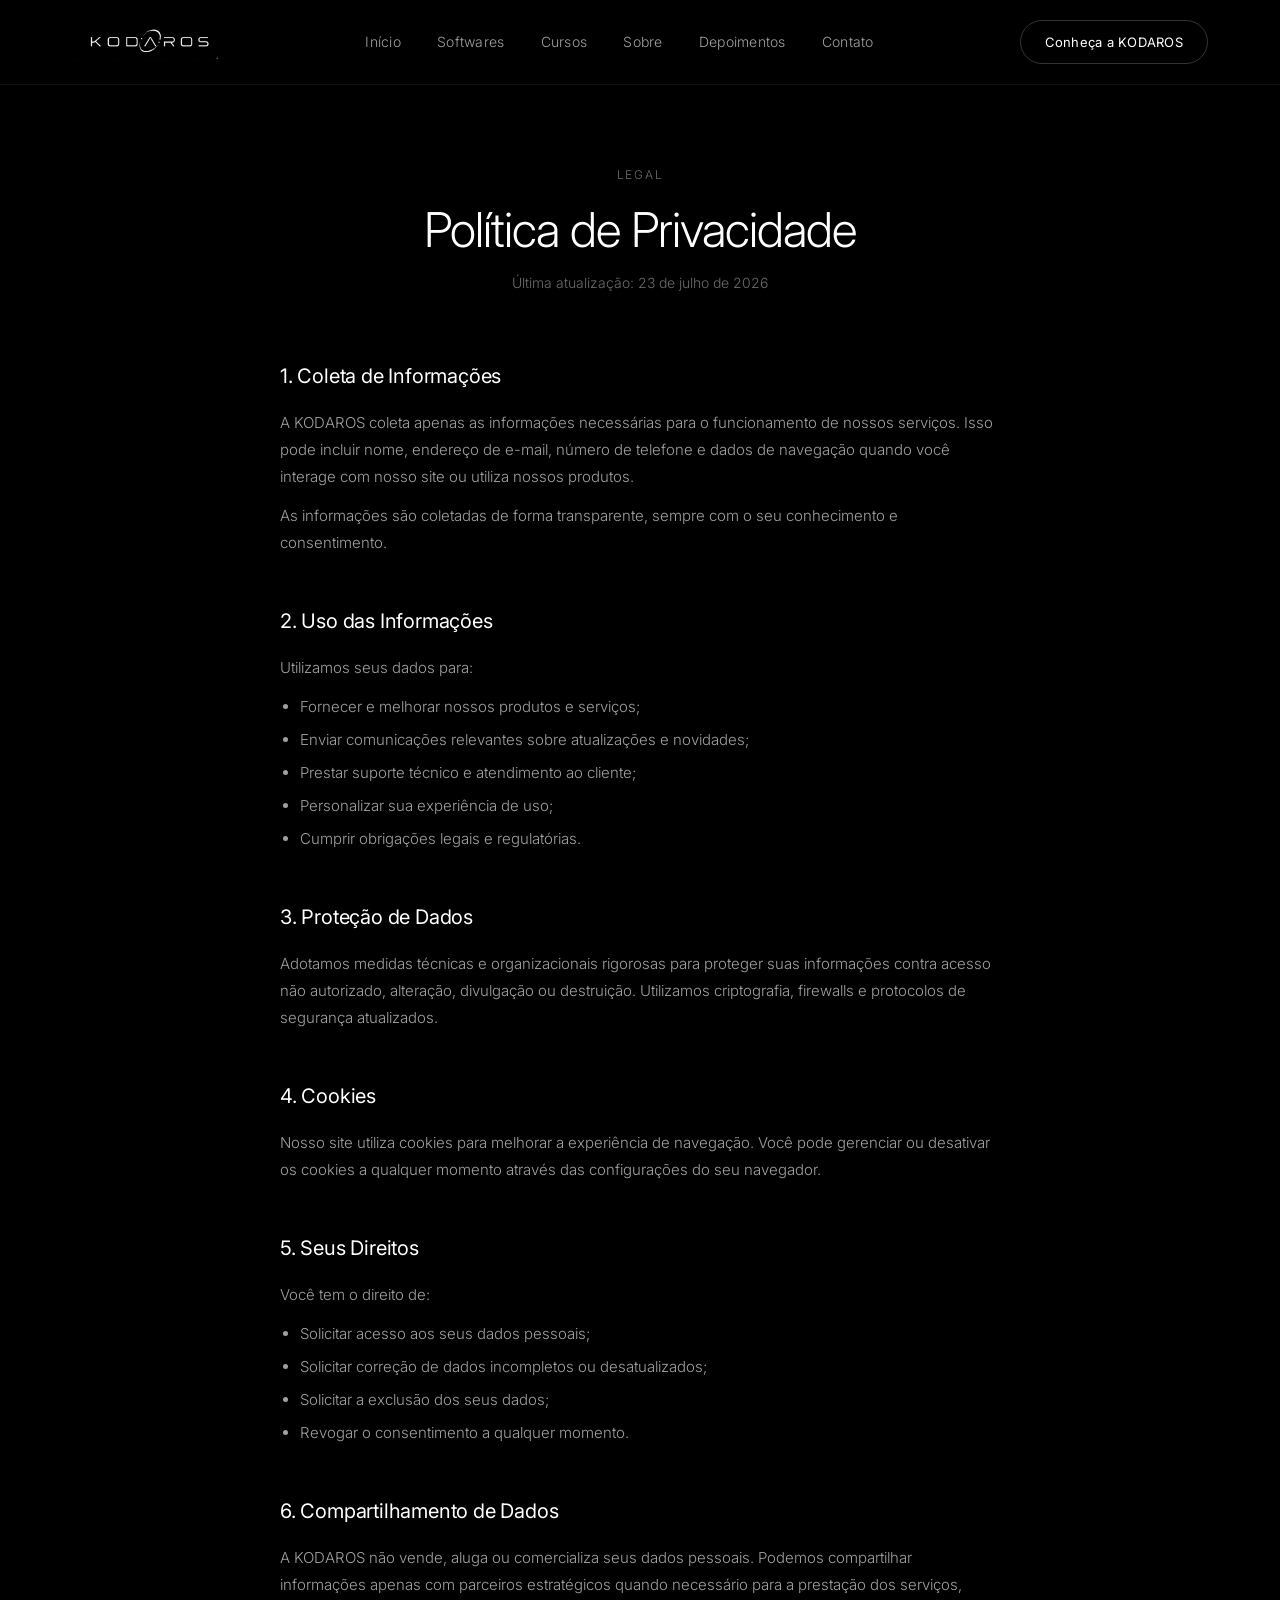
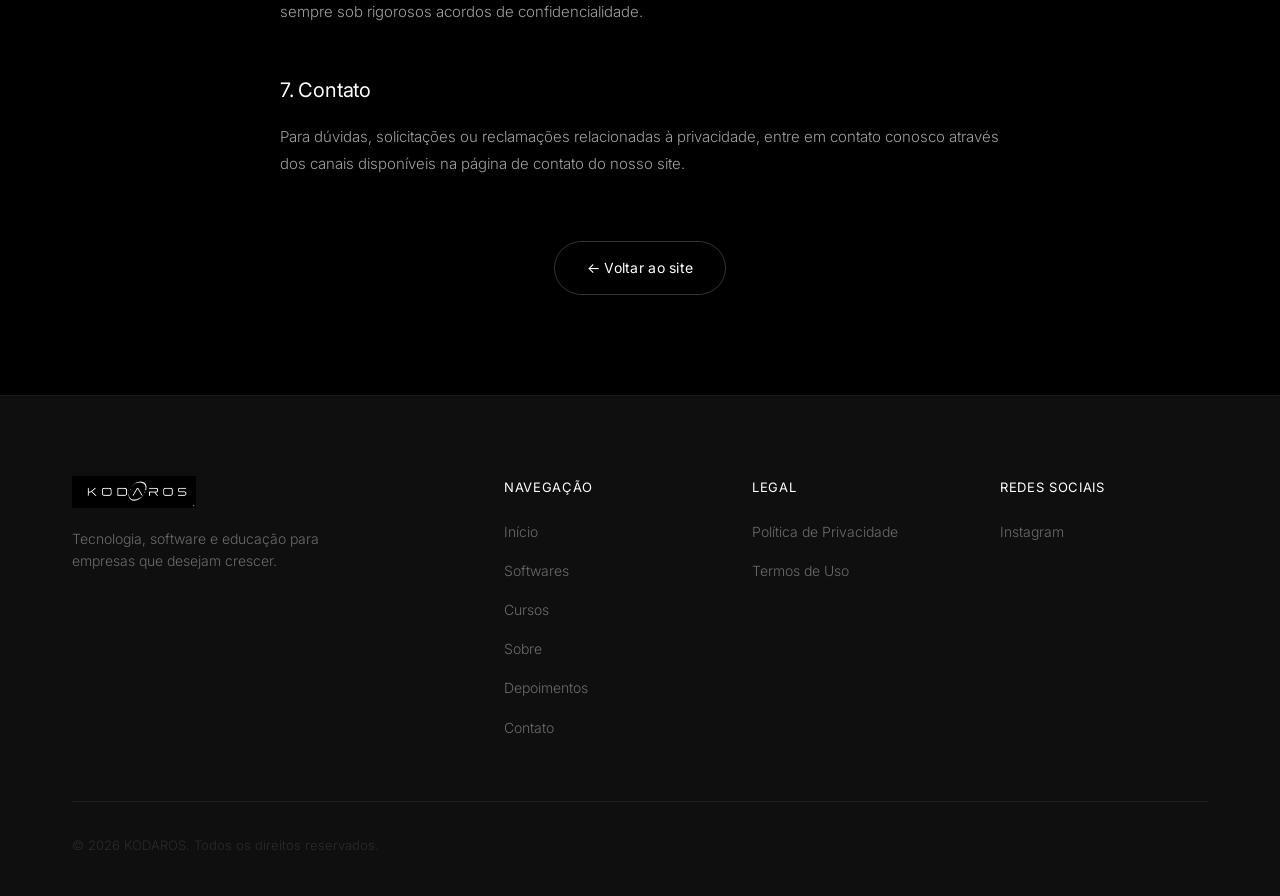
==== privacidade.html @ 1aec514e "Corrige logo (remove filter invert) e remove brilho do mouse" ====
<!DOCTYPE html>
<html lang="pt-BR">
<head>
    <meta charset="UTF-8">
    <meta name="viewport" content="width=device-width, initial-scale=1.0">
    <title>Política de Privacidade — KODAROS</title>
    <meta name="description" content="Política de Privacidade da KODAROS.">
    <link rel="preconnect" href="https://fonts.googleapis.com">
    <link rel="preconnect" href="https://fonts.gstatic.com" crossorigin>
    <link href="https://fonts.googleapis.com/css2?family=Inter:wght@200;300;400;500&display=swap" rel="stylesheet">
    <link rel="stylesheet" href="style.css">
</head>
<body>

<!-- NAVBAR -->
    <nav class="navbar navbar-solid" id="navbar">
        <div class="nav-container">
            <a href="index.html" class="nav-logo">
                <img src="kodaros_logo.png" alt="KODAROS">
            </a>
            <ul class="nav-menu">
                <li><a href="index.html#inicio" class="nav-link">Início</a></li>
                <li><a href="index.html#softwares" class="nav-link">Softwares</a></li>
                <li><a href="index.html#cursos" class="nav-link">Cursos</a></li>
                <li><a href="index.html#sobre" class="nav-link">Sobre</a></li>
                <li><a href="index.html#depoimentos" class="nav-link">Depoimentos</a></li>
                <li><a href="index.html#contato" class="nav-link">Contato</a></li>
            </ul>
            <a href="index.html#softwares" class="nav-cta">Conheça a KODAROS</a>
            <button class="nav-toggle" aria-label="Menu">
                <span></span>
                <span></span>
                <span></span>
            </button>
        </div>
    </nav>

    <!-- CONTENT -->
    <main class="legal-page">
        <div class="container">
            <div class="legal-header">
                <span class="section-label">Legal</span>
                <h1>Política de Privacidade</h1>
                <p class="legal-date">Última atualização: 23 de julho de 2026</p>
            </div>
            <div class="legal-content">
                <section class="legal-section">
                    <h2>1. Coleta de Informações</h2>
                    <p>A KODAROS coleta apenas as informações necessárias para o funcionamento de nossos serviços. Isso pode incluir nome, endereço de e-mail, número de telefone e dados de navegação quando você interage com nosso site ou utiliza nossos produtos.</p>
                    <p>As informações são coletadas de forma transparente, sempre com o seu conhecimento e consentimento.</p>
                </section>

                <section class="legal-section">
                    <h2>2. Uso das Informações</h2>
                    <p>Utilizamos seus dados para:</p>
                    <ul>
                        <li>Fornecer e melhorar nossos produtos e serviços;</li>
                        <li>Enviar comunicações relevantes sobre atualizações e novidades;</li>
                        <li>Prestar suporte técnico e atendimento ao cliente;</li>
                        <li>Personalizar sua experiência de uso;</li>
                        <li>Cumprir obrigações legais e regulatórias.</li>
                    </ul>
                </section>

                <section class="legal-section">
                    <h2>3. Proteção de Dados</h2>
                    <p>Adotamos medidas técnicas e organizacionais rigorosas para proteger suas informações contra acesso não autorizado, alteração, divulgação ou destruição. Utilizamos criptografia, firewalls e protocolos de segurança atualizados.</p>
                </section>

                <section class="legal-section">
                    <h2>4. Cookies</h2>
                    <p>Nosso site utiliza cookies para melhorar a experiência de navegação. Você pode gerenciar ou desativar os cookies a qualquer momento através das configurações do seu navegador.</p>
                </section>

                <section class="legal-section">
                    <h2>5. Seus Direitos</h2>
                    <p>Você tem o direito de:</p>
                    <ul>
                        <li>Solicitar acesso aos seus dados pessoais;</li>
                        <li>Solicitar correção de dados incompletos ou desatualizados;</li>
                        <li>Solicitar a exclusão dos seus dados;</li>
                        <li>Revogar o consentimento a qualquer momento.</li>
                    </ul>
                </section>

                <section class="legal-section">
                    <h2>6. Compartilhamento de Dados</h2>
                    <p>A KODAROS não vende, aluga ou comercializa seus dados pessoais. Podemos compartilhar informações apenas com parceiros estratégicos quando necessário para a prestação dos serviços, sempre sob rigorosos acordos de confidencialidade.</p>
                </section>

                <section class="legal-section">
                    <h2>7. Contato</h2>
                    <p>Para dúvidas, solicitações ou reclamações relacionadas à privacidade, entre em contato conosco através dos canais disponíveis na página de contato do nosso site.</p>
                </section>
            </div>
            <div class="legal-back">
                <a href="index.html" class="btn btn-secondary">← Voltar ao site</a>
            </div>
        </div>
    </main>

    <!-- FOOTER -->
    <footer class="footer">
        <div class="container">
            <div class="footer-top">
                <div class="footer-brand">
                    <img src="kodaros_logo.png" alt="KODAROS" class="footer-logo">
                    <p>Tecnologia, software e educação para empresas que desejam crescer.</p>
                </div>
                <div class="footer-nav">
                    <div class="footer-col">
                        <h4>Navegação</h4>
                        <ul>
                            <li><a href="index.html#inicio">Início</a></li>
                            <li><a href="index.html#softwares">Softwares</a></li>
                            <li><a href="index.html#cursos">Cursos</a></li>
                            <li><a href="index.html#sobre">Sobre</a></li>
                            <li><a href="index.html#depoimentos">Depoimentos</a></li>
                            <li><a href="index.html#contato">Contato</a></li>
                        </ul>
                    </div>
                    <div class="footer-col">
                        <h4>Legal</h4>
                        <ul>
                            <li><a href="privacidade.html">Política de Privacidade</a></li>
                            <li><a href="termos.html">Termos de Uso</a></li>
                        </ul>
                    </div>
                    <div class="footer-col">
                        <h4>Redes Sociais</h4>
                        <ul>
                            <li><a href="https://www.instagram.com/kodaros01" target="_blank" rel="noopener">Instagram</a></li>
                        </ul>
                    </div>
                </div>
            </div>
            <div class="footer-separator"></div>
            <div class="footer-bottom">
                <p>© 2026 KODAROS. Todos os direitos reservados.</p>
            </div>
        </div>
    </footer>

    <script src="script.js"></script>
</body>
</html>
---- style.css ----
/* ========================================
   KODAROS — Premium Landing Page
   ======================================== */

/* RESET & BASE */
*, *::before, *::after {
    margin: 0;
    padding: 0;
    box-sizing: border-box;
}

html {
    scroll-behavior: smooth;
    font-size: 16px;
}

body {
    font-family: 'Inter', -apple-system, BlinkMacSystemFont, 'Segoe UI', sans-serif;
    font-weight: 300;
    color: #FFFFFF;
    background-color: #000000;
    line-height: 1.7;
    -webkit-font-smoothing: antialiased;
    -moz-osx-font-smoothing: grayscale;
    overflow-x: hidden;
}

a {
    color: inherit;
    text-decoration: none;
    transition: opacity 0.3s ease;
}

a:hover {
    opacity: 0.7;
}

img {
    max-width: 100%;
    display: block;
}

ul {
    list-style: none;
}

.container {
    max-width: 1200px;
    margin: 0 auto;
    padding: 0 32px;
}

/* ========================================
   NAVBAR — HIDE/SHOW ON SCROLL
   ======================================== */
.navbar {
    position: fixed;
    top: 0;
    left: 0;
    right: 0;
    z-index: 1000;
    padding: 20px 0;
    transition: transform 0.5s cubic-bezier(0.4, 0, 0.2, 1),
                background 0.4s cubic-bezier(0.4, 0, 0.2, 1),
                padding 0.4s cubic-bezier(0.4, 0, 0.2, 1);
}

.navbar.hidden {
    transform: translateY(-100%);
}

.navbar.scrolled {
    background: rgba(0, 0, 0, 0.85);
    backdrop-filter: blur(20px);
    -webkit-backdrop-filter: blur(20px);
    border-bottom: 1px solid rgba(255, 255, 255, 0.06);
    padding: 14px 0;
}

.navbar-solid {
    background: rgba(0, 0, 0, 0.9);
    backdrop-filter: blur(20px);
    -webkit-backdrop-filter: blur(20px);
    border-bottom: 1px solid rgba(255, 255, 255, 0.06);
}

.nav-container {
    max-width: 1200px;
    margin: 0 auto;
    padding: 0 32px;
    display: flex;
    align-items: center;
    justify-content: space-between;
}

/* LOGO — SEM FILTER INVERT (imagem já é branca no fundo preto) */
.nav-logo img {
    height: 38px;
    width: auto;
    transition: opacity 0.3s ease;
}

.nav-logo:hover img {
    opacity: 0.8;
}

.nav-menu {
    display: flex;
    gap: 36px;
    align-items: center;
}

.nav-link {
    font-size: 0.875rem;
    font-weight: 300;
    color: #A0A0A0;
    letter-spacing: 0.02em;
    position: relative;
    padding-bottom: 4px;
}

.nav-link::after {
    content: '';
    position: absolute;
    bottom: 0;
    left: 0;
    width: 0;
    height: 1px;
    background: #FFFFFF;
    transition: width 0.3s cubic-bezier(0.4, 0, 0.2, 1);
}

.nav-link:hover {
    color: #FFFFFF;
    opacity: 1;
}

.nav-link:hover::after {
    width: 100%;
}

.nav-cta {
    font-size: 0.8125rem;
    font-weight: 400;
    padding: 10px 24px;
    border: 1px solid rgba(255, 255, 255, 0.2);
    border-radius: 100px;
    color: #FFFFFF;
    letter-spacing: 0.02em;
    transition: all 0.3s cubic-bezier(0.4, 0, 0.2, 1);
}

.nav-cta:hover {
    background: #FFFFFF;
    color: #000000;
    border-color: #FFFFFF;
    opacity: 1;
}

.nav-toggle {
    display: none;
    flex-direction: column;
    gap: 5px;
    background: none;
    border: none;
    cursor: pointer;
    padding: 4px;
}

.nav-toggle span {
    display: block;
    width: 22px;
    height: 1px;
    background: #FFFFFF;
    transition: all 0.3s ease;
}

/* ========================================
   BUTTONS
   ======================================== */
.btn {
    display: inline-flex;
    align-items: center;
    justify-content: center;
    font-size: 0.875rem;
    font-weight: 400;
    letter-spacing: 0.02em;
    padding: 14px 32px;
    border-radius: 100px;
    cursor: pointer;
    transition: all 0.4s cubic-bezier(0.4, 0, 0.2, 1);
    border: none;
    font-family: inherit;
}

.btn-primary {
    background: #FFFFFF;
    color: #000000;
}

.btn-primary:hover {
    background: #F5F5F5;
    transform: translateY(-2px);
    box-shadow: 0 8px 30px rgba(255, 255, 255, 0.1);
    opacity: 1;
}

.btn-secondary {
    background: transparent;
    color: #FFFFFF;
    border: 1px solid rgba(255, 255, 255, 0.2);
}

.btn-secondary:hover {
    background: rgba(255, 255, 255, 0.08);
    border-color: rgba(255, 255, 255, 0.4);
    opacity: 1;
}

/* ========================================
   HERO
   ======================================== */
.hero {
    min-height: 100vh;
    display: flex;
    align-items: center;
    padding: 140px 0 80px;
    position: relative;
    overflow: hidden;
}

.hero-container {
    max-width: 1200px;
    margin: 0 auto;
    padding: 0 32px;
    display: grid;
    grid-template-columns: 1fr 1fr;
    gap: 80px;
    align-items: center;
    width: 100%;
}

.hero-content {
    animation: fadeInUp 1s cubic-bezier(0.4, 0, 0.2, 1) forwards;
    opacity: 0;
}

.hero-label {
    display: inline-block;
    font-size: 0.75rem;
    font-weight: 300;
    letter-spacing: 0.15em;
    text-transform: uppercase;
    color: #6B6B6B;
    margin-bottom: 24px;
}

.hero-title {
    font-size: clamp(2.5rem, 5vw, 4rem);
    font-weight: 300;
    line-height: 1.15;
    letter-spacing: -0.03em;
    margin-bottom: 24px;
    color: #FFFFFF;
}

.hero-subtitle {
    font-size: 1.125rem;
    font-weight: 300;
    color: #A0A0A0;
    line-height: 1.7;
    max-width: 480px;
    margin-bottom: 40px;
}

.hero-buttons {
    display: flex;
    gap: 16px;
    flex-wrap: wrap;
}

/* Hero Visual */
.hero-visual {
    position: relative;
    height: 500px;
    display: flex;
    align-items: center;
    justify-content: center;
    animation: fadeIn 1.2s cubic-bezier(0.4, 0, 0.2, 1) 0.3s forwards;
    opacity: 0;
}

.hero-abstract {
    position: relative;
    width: 100%;
    height: 100%;
}

.abstract-line {
    position: absolute;
    background: rgba(255, 255, 255, 0.08);
    border-radius: 100px;
}

.line-1 {
    width: 200px;
    height: 1px;
    top: 30%;
    left: 10%;
    transform: rotate(-15deg);
    animation: float 6s ease-in-out infinite;
}

.line-2 {
    width: 150px;
    height: 1px;
    top: 60%;
    right: 15%;
    transform: rotate(25deg);
    animation: float 8s ease-in-out infinite 1s;
}

.line-3 {
    width: 100px;
    height: 1px;
    bottom: 25%;
    left: 30%;
    transform: rotate(-30deg);
    animation: float 7s ease-in-out infinite 2s;
}

.abstract-glass {
    position: absolute;
    border-radius: 24px;
    background: rgba(255, 255, 255, 0.02);
    border: 1px solid rgba(255, 255, 255, 0.06);
    backdrop-filter: blur(10px);
}

.glass-1 {
    width: 180px;
    height: 220px;
    top: 15%;
    right: 20%;
    animation: float 7s ease-in-out infinite;
}

.glass-2 {
    width: 120px;
    height: 150px;
    bottom: 20%;
    left: 15%;
    animation: float 9s ease-in-out infinite 1.5s;
}

.glass-3 {
    width: 80px;
    height: 100px;
    top: 50%;
    left: 50%;
    animation: float 5s ease-in-out infinite 0.5s;
}

.abstract-dot {
    position: absolute;
    width: 4px;
    height: 4px;
    border-radius: 50%;
    background: rgba(255, 255, 255, 0.3);
}

.dot-1 { top: 20%; left: 40%; animation: pulse 4s ease-in-out infinite; }
.dot-2 { top: 70%; right: 30%; animation: pulse 5s ease-in-out infinite 1s; }
.dot-3 { bottom: 30%; left: 60%; animation: pulse 3s ease-in-out infinite 2s; }

.abstract-ring {
    position: absolute;
    border: 1px solid rgba(255, 255, 255, 0.06);
    border-radius: 50%;
}

.ring-1 {
    width: 250px;
    height: 250px;
    top: 10%;
    left: 20%;
    animation: rotate 30s linear infinite;
}

.ring-2 {
    width: 180px;
    height: 180px;
    bottom: 15%;
    right: 25%;
    animation: rotate 25s linear infinite reverse;
}

/* ========================================
   SECTIONS GENERAL
   ======================================== */
.section-label {
    display: inline-block;
    font-size: 0.75rem;
    font-weight: 300;
    letter-spacing: 0.15em;
    text-transform: uppercase;
    color: #6B6B6B;
    margin-bottom: 16px;
}

.section-title {
    font-size: clamp(2rem, 4vw, 3rem);
    font-weight: 300;
    line-height: 1.2;
    letter-spacing: -0.02em;
    margin-bottom: 16px;
    color: #FFFFFF;
}

.section-desc {
    font-size: 1.0625rem;
    font-weight: 300;
    color: #A0A0A0;
    line-height: 1.7;
    max-width: 560px;
}

.section-header {
    text-align: center;
    margin-bottom: 80px;
}

.section-header .section-desc {
    margin: 0 auto;
}

/* ========================================
   ABOUT
   ======================================== */
.about {
    padding: 140px 0;
    background: #0F0F0F;
}

.about-grid {
    max-width: 800px;
    margin: 0 auto;
    text-align: center;
}

.about-text .section-title {
    margin-bottom: 24px;
}

.about-text .section-desc {
    margin: 0 auto 60px;
}

.about-pillars {
    display: grid;
    grid-template-columns: repeat(4, 1fr);
    gap: 24px;
}

.pillar {
    display: flex;
    flex-direction: column;
    align-items: center;
    gap: 16px;
    padding: 32px 16px;
    border-radius: 16px;
    border: 1px solid rgba(255, 255, 255, 0.06);
    background: rgba(255, 255, 255, 0.02);
    transition: all 0.4s cubic-bezier(0.4, 0, 0.2, 1);
}

.pillar:hover {
    border-color: rgba(255, 255, 255, 0.12);
    transform: translateY(-4px);
}

.pillar-icon {
    width: 48px;
    height: 48px;
    display: flex;
    align-items: center;
    justify-content: center;
    color: #A0A0A0;
}

.pillar span {
    font-size: 0.8125rem;
    font-weight: 300;
    color: #A0A0A0;
    text-align: center;
}

/* ========================================
   SOFTWARE
   ======================================== */
.software {
    padding: 140px 0;
    background: #000000;
}

.software-grid {
    display: grid;
    grid-template-columns: repeat(3, 1fr);
    gap: 24px;
}

.software-card {
    padding: 40px 32px;
    border-radius: 20px;
    border: 1px solid rgba(255, 255, 255, 0.06);
    background: rgba(255, 255, 255, 0.02);
    transition: all 0.4s cubic-bezier(0.4, 0, 0.2, 1);
    position: relative;
    overflow: hidden;
}

.software-card::before {
    content: '';
    position: absolute;
    top: 0;
    left: 0;
    right: 0;
    height: 1px;
    background: linear-gradient(90deg, transparent, rgba(255, 255, 255, 0.1), transparent);
    opacity: 0;
    transition: opacity 0.4s ease;
}

.software-card:hover {
    border-color: rgba(255, 255, 255, 0.12);
    transform: translateY(-6px);
    box-shadow: 0 20px 60px rgba(0, 0, 0, 0.5);
}

.software-card:hover::before {
    opacity: 1;
}

.software-icon {
    width: 56px;
    height: 56px;
    display: flex;
    align-items: center;
    justify-content: center;
    border-radius: 14px;
    background: rgba(255, 255, 255, 0.04);
    border: 1px solid rgba(255, 255, 255, 0.06);
    margin-bottom: 24px;
    color: #A0A0A0;
}

.software-card h3 {
    font-size: 1.0625rem;
    font-weight: 400;
    color: #FFFFFF;
    margin-bottom: 10px;
    letter-spacing: -0.01em;
}

.software-card p {
    font-size: 0.875rem;
    font-weight: 300;
    color: #6B6B6B;
    line-height: 1.6;
    margin-bottom: 20px;
}

.badge {
    display: inline-block;
    font-size: 0.6875rem;
    font-weight: 400;
    letter-spacing: 0.08em;
    text-transform: uppercase;
    padding: 6px 14px;
    border-radius: 100px;
    background: rgba(255, 255, 255, 0.06);
    color: #6B6B6B;
    border: 1px solid rgba(255, 255, 255, 0.08);
}

/* ========================================
   COURSES
   ======================================== */
.courses {
    padding: 140px 0;
    background: #0F0F0F;
}

.courses-grid {
    display: grid;
    grid-template-columns: repeat(3, 1fr);
    gap: 24px;
}

.course-card {
    border-radius: 20px;
    border: 1px solid rgba(255, 255, 255, 0.06);
    background: rgba(255, 255, 255, 0.02);
    overflow: hidden;
    transition: all 0.4s cubic-bezier(0.4, 0, 0.2, 1);
}

.course-card:hover {
    border-color: rgba(255, 255, 255, 0.12);
    transform: translateY(-6px);
    box-shadow: 0 20px 60px rgba(0, 0, 0, 0.5);
}

.course-thumb {
    aspect-ratio: 16 / 10;
    background: #1A1A1A;
    display: flex;
    align-items: center;
    justify-content: center;
    position: relative;
    overflow: hidden;
}

.course-thumb-placeholder {
    color: #2B2B2B;
    transition: color 0.4s ease;
}

.course-card:hover .course-thumb-placeholder {
    color: #3B3B3B;
}

.course-info {
    padding: 28px;
}

.course-category {
    font-size: 0.6875rem;
    font-weight: 400;
    letter-spacing: 0.1em;
    text-transform: uppercase;
    color: #6B6B6B;
    margin-bottom: 10px;
    display: block;
}

.course-info h3 {
    font-size: 1.0625rem;
    font-weight: 400;
    color: #FFFFFF;
    margin-bottom: 10px;
    letter-spacing: -0.01em;
}

.course-info p {
    font-size: 0.875rem;
    font-weight: 300;
    color: #6B6B6B;
    line-height: 1.6;
    margin-bottom: 20px;
}

/* ========================================
   WHY CHOOSE US
   ======================================== */
.why-us {
    padding: 140px 0;
    background: #000000;
}

.why-grid {
    display: grid;
    grid-template-columns: repeat(4, 1fr);
    gap: 24px;
}

.why-card {
    padding: 40px 28px;
    border-radius: 20px;
    border: 1px solid rgba(255, 255, 255, 0.06);
    background: rgba(255, 255, 255, 0.02);
    transition: all 0.4s cubic-bezier(0.4, 0, 0.2, 1);
    text-align: center;
}

.why-card:hover {
    border-color: rgba(255, 255, 255, 0.12);
    transform: translateY(-4px);
}

.why-icon {
    width: 52px;
    height: 52px;
    display: flex;
    align-items: center;
    justify-content: center;
    border-radius: 14px;
    background: rgba(255, 255, 255, 0.04);
    border: 1px solid rgba(255, 255, 255, 0.06);
    margin: 0 auto 20px;
    color: #A0A0A0;
}

.why-card h3 {
    font-size: 1rem;
    font-weight: 400;
    color: #FFFFFF;
    margin-bottom: 10px;
    letter-spacing: -0.01em;
}

.why-card p {
    font-size: 0.875rem;
    font-weight: 300;
    color: #6B6B6B;
    line-height: 1.6;
}

/* ========================================
   TESTIMONIALS
   ======================================== */
.testimonials {
    padding: 140px 0;
    background: #0F0F0F;
}

.testimonials-grid {
    display: grid;
    grid-template-columns: repeat(3, 1fr);
    gap: 24px;
}

.testimonial-card {
    padding: 36px 28px;
    border-radius: 20px;
    border: 1px solid rgba(255, 255, 255, 0.06);
    background: rgba(255, 255, 255, 0.02);
    transition: all 0.4s cubic-bezier(0.4, 0, 0.2, 1);
}

.testimonial-card:hover {
    border-color: rgba(255, 255, 255, 0.12);
    transform: translateY(-4px);
}

.stars {
    font-size: 0.875rem;
    color: #FFFFFF;
    letter-spacing: 2px;
    margin-bottom: 20px;
}

.testimonial-text {
    font-size: 0.9375rem;
    font-weight: 300;
    color: #A0A0A0;
    line-height: 1.7;
    margin-bottom: 24px;
    font-style: italic;
}

.testimonial-author strong {
    display: block;
    font-size: 0.9375rem;
    font-weight: 400;
    color: #FFFFFF;
    margin-bottom: 2px;
}

.testimonial-author span {
    font-size: 0.8125rem;
    font-weight: 300;
    color: #6B6B6B;
}

/* ========================================
   CONTACT — FALE CONOSCO
   ======================================== */
.contact {
    padding: 140px 0;
    background: #000000;
}

.contact-channels {
    display: grid;
    grid-template-columns: repeat(3, 1fr);
    gap: 24px;
    max-width: 900px;
    margin: 0 auto;
}

.contact-channel {
    display: flex;
    flex-direction: column;
    align-items: center;
    text-align: center;
    gap: 20px;
    padding: 48px 32px;
    border-radius: 20px;
    border: 1px solid rgba(255, 255, 255, 0.06);
    background: rgba(255, 255, 255, 0.02);
    transition: all 0.4s cubic-bezier(0.4, 0, 0.2, 1);
    cursor: pointer;
}

.contact-channel:hover {
    border-color: rgba(255, 255, 255, 0.15);
    transform: translateY(-6px);
    box-shadow: 0 20px 60px rgba(0, 0, 0, 0.5);
    opacity: 1;
}

.channel-icon {
    width: 64px;
    height: 64px;
    display: flex;
    align-items: center;
    justify-content: center;
    border-radius: 18px;
    background: rgba(255, 255, 255, 0.04);
    border: 1px solid rgba(255, 255, 255, 0.08);
    color: #A0A0A0;
    transition: all 0.4s ease;
}

.contact-channel:hover .channel-icon {
    background: rgba(255, 255, 255, 0.08);
    border-color: rgba(255, 255, 255, 0.15);
    color: #FFFFFF;
}

.channel-info {
    display: flex;
    flex-direction: column;
    gap: 6px;
}

.channel-label {
    font-size: 0.75rem;
    font-weight: 400;
    letter-spacing: 0.12em;
    text-transform: uppercase;
    color: #6B6B6B;
}

.channel-value {
    font-size: 1rem;
    font-weight: 300;
    color: #FFFFFF;
    letter-spacing: -0.01em;
}

/* ========================================
   FOOTER
   ======================================== */
.footer {
    padding: 80px 0 40px;
    background: #0F0F0F;
    border-top: 1px solid rgba(255, 255, 255, 0.04);
}

.footer-top {
    display: grid;
    grid-template-columns: 1fr 2fr;
    gap: 80px;
    margin-bottom: 60px;
}

.footer-brand {
    max-width: 280px;
}

/* FOOTER LOGO — SEM FILTER INVERT */
.footer-logo {
    height: 32px;
    width: auto;
    margin-bottom: 20px;
}

.footer-brand p {
    font-size: 0.875rem;
    font-weight: 300;
    color: #6B6B6B;
    line-height: 1.6;
}

.footer-nav {
    display: grid;
    grid-template-columns: repeat(3, 1fr);
    gap: 40px;
}

.footer-col h4 {
    font-size: 0.8125rem;
    font-weight: 400;
    color: #FFFFFF;
    letter-spacing: 0.05em;
    text-transform: uppercase;
    margin-bottom: 20px;
}

.footer-col ul {
    display: flex;
    flex-direction: column;
    gap: 12px;
}

.footer-col a {
    font-size: 0.875rem;
    font-weight: 300;
    color: #6B6B6B;
    transition: color 0.3s ease;
}

.footer-col a:hover {
    color: #FFFFFF;
    opacity: 1;
}

.footer-separator {
    height: 1px;
    background: rgba(255, 255, 255, 0.06);
    margin-bottom: 32px;
}

.footer-bottom {
    display: flex;
    justify-content: space-between;
    align-items: center;
}

.footer-bottom p {
    font-size: 0.8125rem;
    font-weight: 300;
    color: #2B2B2B;
}

/* ========================================
   LEGAL PAGES
   ======================================== */
.legal-page {
    padding: 160px 0 100px;
    background: #000000;
    min-height: 100vh;
}

.legal-header {
    text-align: center;
    margin-bottom: 64px;
}

.legal-header h1 {
    font-size: clamp(2rem, 4vw, 3rem);
    font-weight: 300;
    line-height: 1.2;
    letter-spacing: -0.02em;
    color: #FFFFFF;
    margin-bottom: 12px;
}

.legal-date {
    font-size: 0.875rem;
    font-weight: 300;
    color: #6B6B6B;
}

.legal-content {
    max-width: 720px;
    margin: 0 auto;
}

.legal-section {
    margin-bottom: 48px;
}

.legal-section h2 {
    font-size: 1.25rem;
    font-weight: 400;
    color: #FFFFFF;
    margin-bottom: 16px;
    letter-spacing: -0.01em;
}

.legal-section p {
    font-size: 0.9375rem;
    font-weight: 300;
    color: #A0A0A0;
    line-height: 1.8;
    margin-bottom: 12px;
}

.legal-section ul {
    margin: 12px 0 12px 20px;
    list-style: disc;
}

.legal-section li {
    font-size: 0.9375rem;
    font-weight: 300;
    color: #A0A0A0;
    line-height: 1.8;
    margin-bottom: 6px;
}

.legal-back {
    text-align: center;
    margin-top: 64px;
}

/* ========================================
   ANIMATIONS
   ======================================== */
@keyframes fadeIn {
    from { opacity: 0; }
    to { opacity: 1; }
}

@keyframes fadeInUp {
    from {
        opacity: 0;
        transform: translateY(30px);
    }
    to {
        opacity: 1;
        transform: translateY(0);
    }
}

@keyframes float {
    0%, 100% { transform: translateY(0) rotate(var(--r, 0deg)); }
    50% { transform: translateY(-15px) rotate(var(--r, 0deg)); }
}

@keyframes pulse {
    0%, 100% { opacity: 0.3; transform: scale(1); }
    50% { opacity: 0.8; transform: scale(1.5); }
}

@keyframes rotate {
    from { transform: rotate(0deg); }
    to { transform: rotate(360deg); }
}

/* Scroll reveal */
.reveal {
    opacity: 0;
    transform: translateY(40px);
    transition: all 0.8s cubic-bezier(0.4, 0, 0.2, 1);
}

.reveal.active {
    opacity: 1;
    transform: translateY(0);
}

/* ========================================
   RESPONSIVE
   ======================================== */
@media (max-width: 1024px) {
    .hero-container {
        grid-template-columns: 1fr;
        gap: 60px;
        text-align: center;
    }

    .hero-content {
        order: 1;
    }

    .hero-visual {
        order: 2;
        height: 350px;
    }

    .hero-subtitle {
        margin: 0 auto 40px;
    }

    .hero-buttons {
        justify-content: center;
    }

    .contact-channels {
        grid-template-columns: 1fr;
        max-width: 400px;
    }

    .footer-top {
        grid-template-columns: 1fr;
        gap: 48px;
    }

    .footer-brand {
        max-width: 100%;
        text-align: center;
    }

    .footer-logo {
        margin: 0 auto 20px;
    }
}

@media (max-width: 768px) {
    .nav-menu,
    .nav-cta {
        display: none;
    }

    .nav-toggle {
        display: flex;
    }

    .nav-menu.active {
        display: flex;
        flex-direction: column;
        position: absolute;
        top: 100%;
        left: 0;
        right: 0;
        background: rgba(0, 0, 0, 0.95);
        backdrop-filter: blur(20px);
        padding: 32px;
        gap: 24px;
        border-bottom: 1px solid rgba(255, 255, 255, 0.06);
    }

    .about-pillars {
        grid-template-columns: repeat(2, 1fr);
    }

    .software-grid,
    .courses-grid,
    .testimonials-grid {
        grid-template-columns: 1fr;
    }

    .why-grid {
        grid-template-columns: repeat(2, 1fr);
    }

    .footer-nav {
        grid-template-columns: repeat(2, 1fr);
    }

    .hero {
        padding: 120px 0 60px;
    }

    .about,
    .software,
    .courses,
    .why-us,
    .testimonials,
    .contact {
        padding: 80px 0;
    }

    .section-header {
        margin-bottom: 48px;
    }
}

@media (max-width: 480px) {
    .container,
    .nav-container,
    .hero-container {
        padding: 0 20px;
    }

    .about-pillars,
    .why-grid,
    .footer-nav {
        grid-template-columns: 1fr;
    }

    .hero-buttons {
        flex-direction: column;
        align-items: center;
    }

    .btn {
        width: 100%;
        max-width: 280px;
    }

    .contact-channel {
        padding: 36px 24px;
    }

    .nav-logo img {
        height: 32px;
    }

    .footer-logo {
        height: 28px;
    }
}
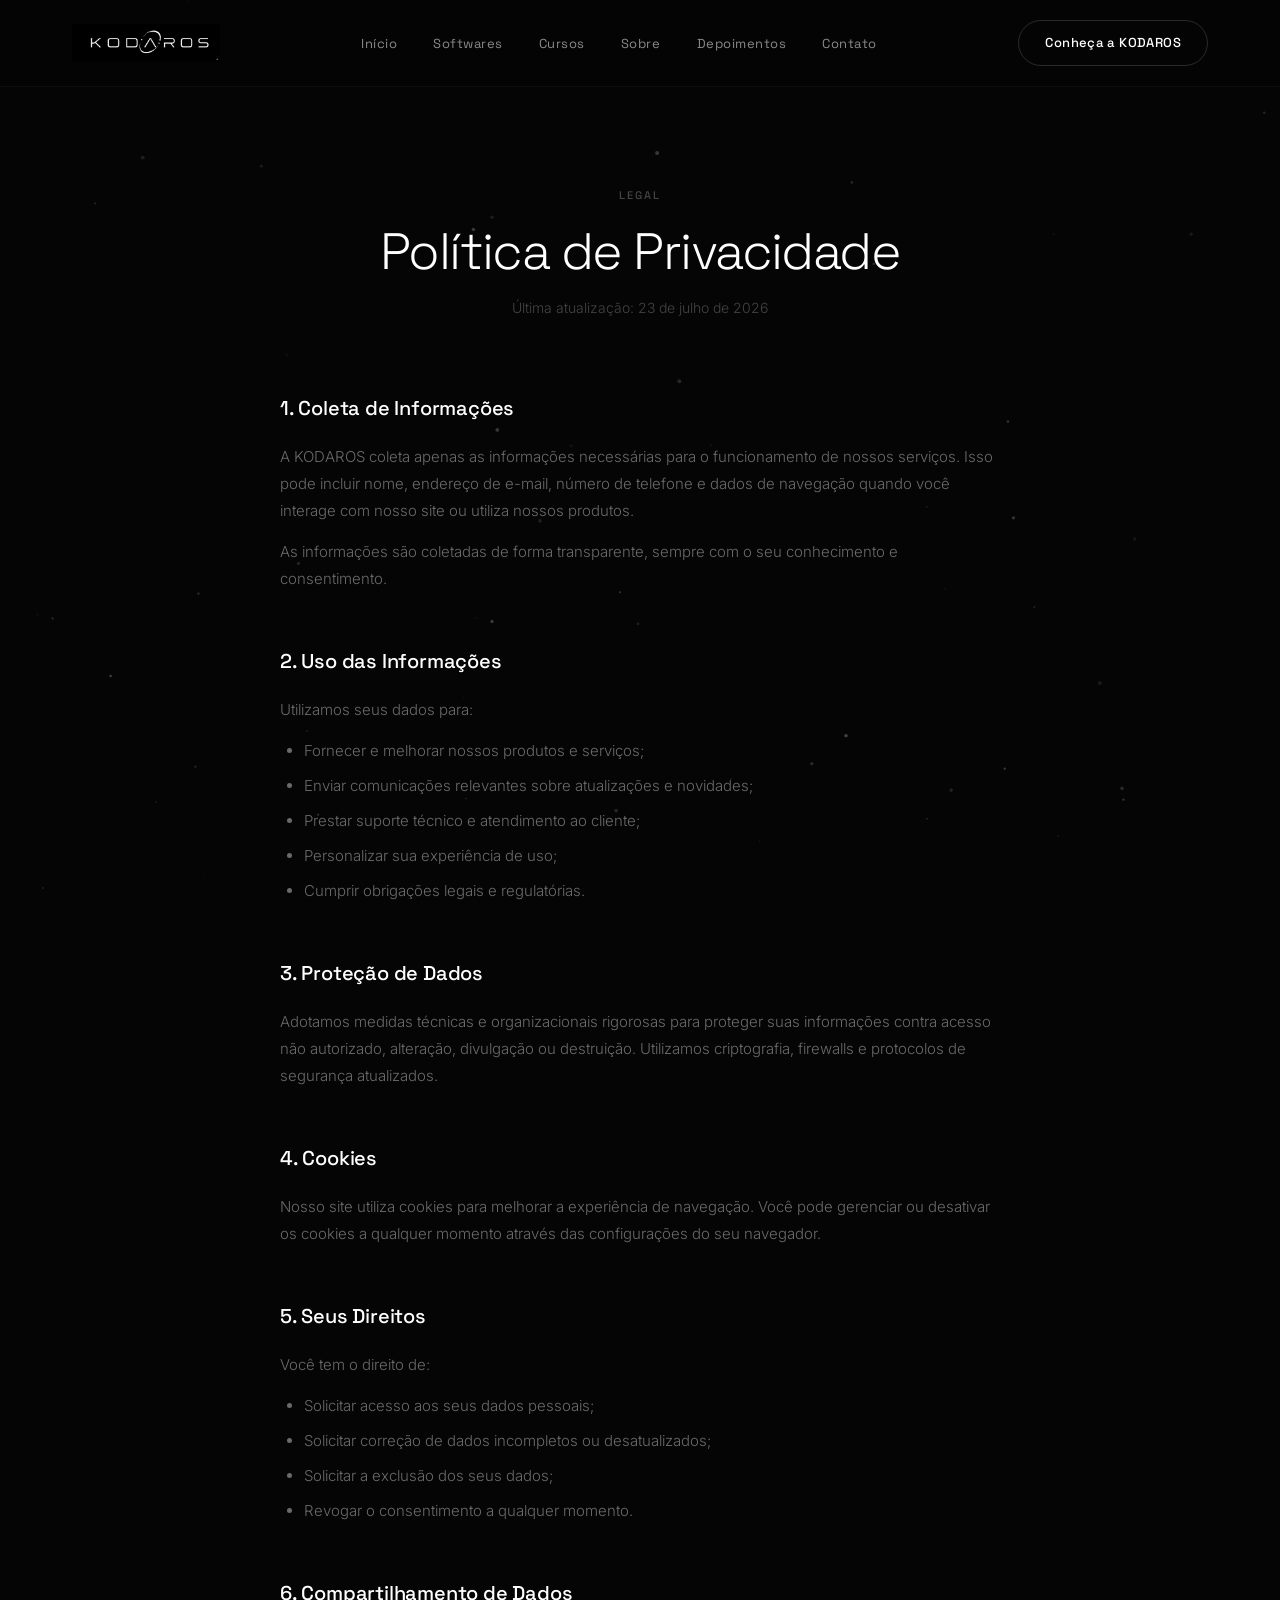
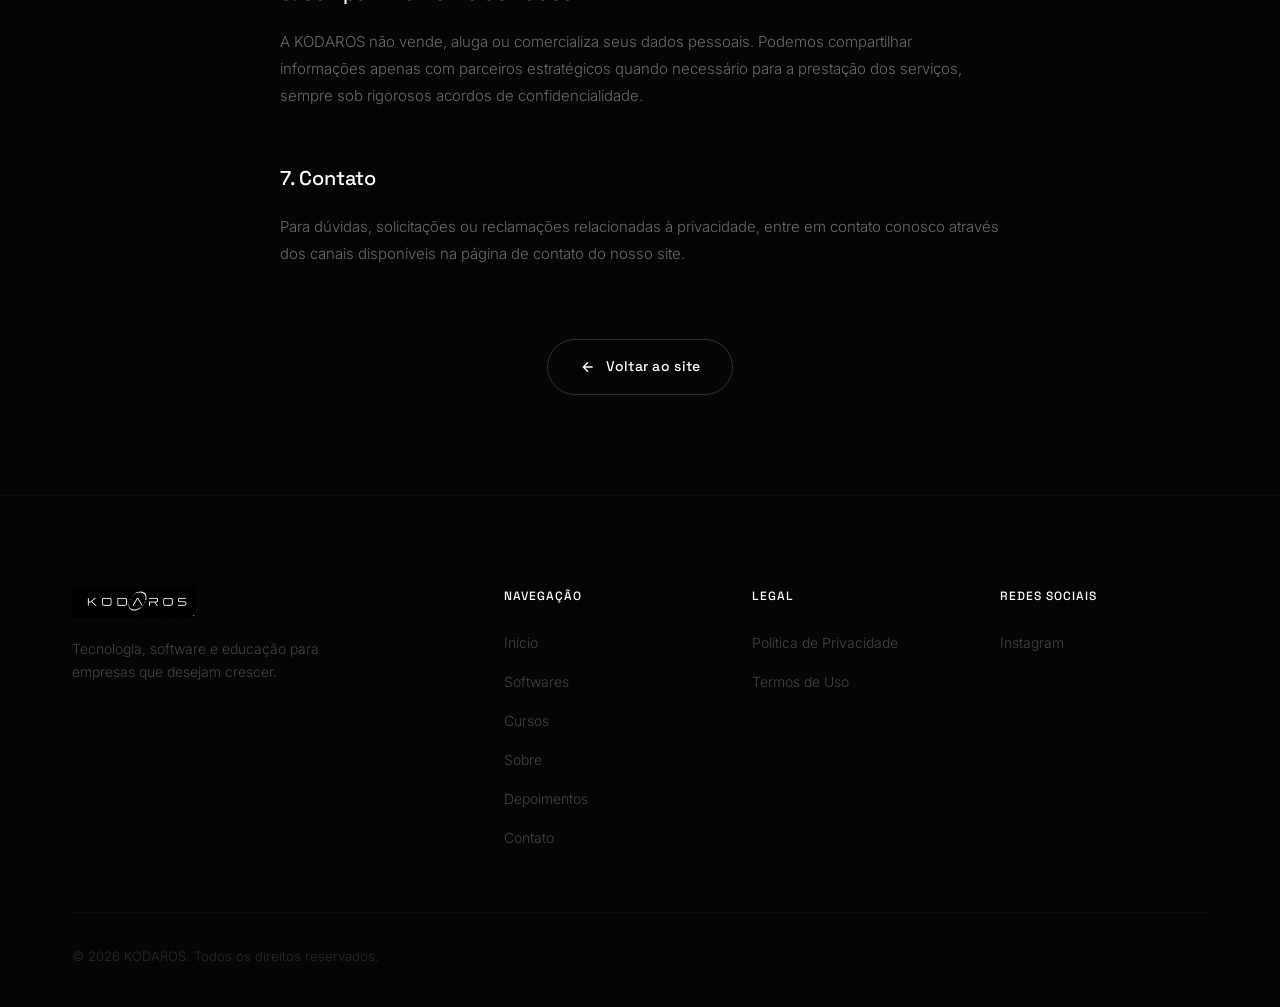
==== commit 1f0d587d: "atualizações" ====
--- a/privacidade.html
+++ b/privacidade.html
@@ -7,12 +7,14 @@
     <meta name="description" content="Política de Privacidade da KODAROS.">
     <link rel="preconnect" href="https://fonts.googleapis.com">
     <link rel="preconnect" href="https://fonts.gstatic.com" crossorigin>
-    <link href="https://fonts.googleapis.com/css2?family=Inter:wght@200;300;400;500&display=swap" rel="stylesheet">
+    <link href="https://fonts.googleapis.com/css2?family=Space+Grotesk:wght@300;400;500;600;700&family=Inter:wght@200;300;400;500&display=swap" rel="stylesheet">
     <link rel="stylesheet" href="style.css">
 </head>
 <body>
 
-<!-- NAVBAR -->
+    <canvas id="particle-canvas"></canvas>
+
+    <!-- NAVBAR -->
     <nav class="navbar navbar-solid" id="navbar">
         <div class="nav-container">
             <a href="index.html" class="nav-logo">
@@ -94,7 +96,10 @@
                 </section>
             </div>
             <div class="legal-back">
-                <a href="index.html" class="btn btn-secondary">← Voltar ao site</a>
+                <a href="index.html" class="btn btn-secondary">
+                    <svg width="16" height="16" viewBox="0 0 24 24" fill="none" stroke="currentColor" stroke-width="2"><path d="M19 12H5M12 19l-7-7 7-7"/></svg>
+                    <span>Voltar ao site</span>
+                </a>
             </div>
         </div>
     </main>
@@ -143,4 +148,4 @@
 
     <script src="script.js"></script>
 </body>
-</html>
+</html>
--- a/style.css
+++ b/style.css
@@ -1,5 +1,6 @@
 /* ========================================
-   KODAROS — Premium Landing Page
+   KODAROS — Premium Landing Page v2.1
+   Partículas globais | Fonte: Space Grotesk + Inter
    ======================================== */
 
 /* RESET & BASE */
@@ -15,10 +16,10 @@
 }
 
 body {
-    font-family: 'Inter', -apple-system, BlinkMacSystemFont, 'Segoe UI', sans-serif;
+    font-family: 'Space Grotesk', 'Inter', -apple-system, BlinkMacSystemFont, 'Segoe UI', sans-serif;
     font-weight: 300;
     color: #FFFFFF;
-    background-color: #000000;
+    background-color: #050505;
     line-height: 1.7;
     -webkit-font-smoothing: antialiased;
     -moz-osx-font-smoothing: grayscale;
@@ -51,7 +52,21 @@
 }
 
 /* ========================================
-   NAVBAR — HIDE/SHOW ON SCROLL
+   PARTICLE CANVAS — GLOBAL (todas as seções)
+   ======================================== */
+#particle-canvas {
+    position: fixed;
+    top: 0;
+    left: 0;
+    width: 100%;
+    height: 100%;
+    z-index: 0;
+    pointer-events: none;
+    opacity: 0.5;
+}
+
+/* ========================================
+   NAVBAR
    ======================================== */
 .navbar {
     position: fixed;
@@ -60,28 +75,37 @@
     right: 0;
     z-index: 1000;
     padding: 20px 0;
-    transition: transform 0.5s cubic-bezier(0.4, 0, 0.2, 1),
-                background 0.4s cubic-bezier(0.4, 0, 0.2, 1),
-                padding 0.4s cubic-bezier(0.4, 0, 0.2, 1);
+    transition: transform 0.5s cubic-bezier(0.22, 1, 0.36, 1),
+                background 0.4s ease,
+                padding 0.4s ease,
+                opacity 0.4s ease,
+                backdrop-filter 0.4s ease;
+    will-change: transform;
 }
 
 .navbar.hidden {
     transform: translateY(-100%);
+    opacity: 0;
+}
+
+.navbar.visible {
+    transform: translateY(0);
+    opacity: 1;
 }
 
 .navbar.scrolled {
-    background: rgba(0, 0, 0, 0.85);
-    backdrop-filter: blur(20px);
-    -webkit-backdrop-filter: blur(20px);
-    border-bottom: 1px solid rgba(255, 255, 255, 0.06);
+    background: rgba(5, 5, 5, 0.75);
+    backdrop-filter: blur(32px) saturate(1.4);
+    -webkit-backdrop-filter: blur(32px) saturate(1.4);
+    border-bottom: 1px solid rgba(255, 255, 255, 0.04);
     padding: 14px 0;
 }
 
 .navbar-solid {
-    background: rgba(0, 0, 0, 0.9);
-    backdrop-filter: blur(20px);
-    -webkit-backdrop-filter: blur(20px);
-    border-bottom: 1px solid rgba(255, 255, 255, 0.06);
+    background: rgba(5, 5, 5, 0.82);
+    backdrop-filter: blur(32px) saturate(1.4);
+    -webkit-backdrop-filter: blur(32px) saturate(1.4);
+    border-bottom: 1px solid rgba(255, 255, 255, 0.04);
 }
 
 .nav-container {
@@ -93,15 +117,15 @@
     justify-content: space-between;
 }
 
-/* LOGO — SEM FILTER INVERT (imagem já é branca no fundo preto) */
 .nav-logo img {
     height: 38px;
     width: auto;
-    transition: opacity 0.3s ease;
+    transition: opacity 0.3s ease, transform 0.4s cubic-bezier(0.22, 1, 0.36, 1);
 }
 
 .nav-logo:hover img {
-    opacity: 0.8;
+    opacity: 0.85;
+    transform: scale(1.03);
 }
 
 .nav-menu {
@@ -111,23 +135,25 @@
 }
 
 .nav-link {
-    font-size: 0.875rem;
-    font-weight: 300;
-    color: #A0A0A0;
-    letter-spacing: 0.02em;
+    font-family: 'Space Grotesk', sans-serif;
+    font-size: 0.8125rem;
+    font-weight: 400;
+    color: #8A8A8A;
+    letter-spacing: 0.04em;
     position: relative;
     padding-bottom: 4px;
+    transition: color 0.35s ease;
 }
 
 .nav-link::after {
     content: '';
     position: absolute;
     bottom: 0;
-    left: 0;
+    left: 50%;
     width: 0;
     height: 1px;
-    background: #FFFFFF;
-    transition: width 0.3s cubic-bezier(0.4, 0, 0.2, 1);
+    background: linear-gradient(90deg, transparent, #FFFFFF, transparent);
+    transition: width 0.4s cubic-bezier(0.22, 1, 0.36, 1), left 0.4s cubic-bezier(0.22, 1, 0.36, 1);
 }
 
 .nav-link:hover {
@@ -137,24 +163,55 @@
 
 .nav-link:hover::after {
     width: 100%;
+    left: 0;
+}
+
+.nav-link.active {
+    color: #FFFFFF;
+}
+
+.nav-link.active::after {
+    width: 100%;
+    left: 0;
+    background: #FFFFFF;
 }
 
 .nav-cta {
+    font-family: 'Space Grotesk', sans-serif;
     font-size: 0.8125rem;
-    font-weight: 400;
-    padding: 10px 24px;
-    border: 1px solid rgba(255, 255, 255, 0.2);
+    font-weight: 500;
+    padding: 11px 26px;
+    border: 1px solid rgba(255, 255, 255, 0.15);
     border-radius: 100px;
     color: #FFFFFF;
-    letter-spacing: 0.02em;
-    transition: all 0.3s cubic-bezier(0.4, 0, 0.2, 1);
+    letter-spacing: 0.03em;
+    transition: all 0.4s cubic-bezier(0.22, 1, 0.36, 1);
+    position: relative;
+    overflow: hidden;
+}
+
+.nav-cta::before {
+    content: '';
+    position: absolute;
+    top: 0;
+    left: -100%;
+    width: 100%;
+    height: 100%;
+    background: linear-gradient(90deg, transparent, rgba(255,255,255,0.08), transparent);
+    transition: left 0.6s ease;
 }
 
 .nav-cta:hover {
     background: #FFFFFF;
-    color: #000000;
+    color: #050505;
     border-color: #FFFFFF;
     opacity: 1;
+    transform: translateY(-1px);
+    box-shadow: 0 8px 32px rgba(255,255,255,0.08);
+}
+
+.nav-cta:hover::before {
+    left: 100%;
 }
 
 .nav-toggle {
@@ -170,9 +227,10 @@
 .nav-toggle span {
     display: block;
     width: 22px;
-    height: 1px;
+    height: 1.5px;
     background: #FFFFFF;
-    transition: all 0.3s ease;
+    transition: all 0.4s cubic-bezier(0.22, 1, 0.36, 1);
+    border-radius: 2px;
 }
 
 /* ========================================
@@ -182,39 +240,70 @@
     display: inline-flex;
     align-items: center;
     justify-content: center;
+    gap: 10px;
+    font-family: 'Space Grotesk', sans-serif;
     font-size: 0.875rem;
-    font-weight: 400;
+    font-weight: 500;
     letter-spacing: 0.02em;
-    padding: 14px 32px;
+    padding: 15px 32px;
     border-radius: 100px;
     cursor: pointer;
-    transition: all 0.4s cubic-bezier(0.4, 0, 0.2, 1);
+    transition: all 0.5s cubic-bezier(0.22, 1, 0.36, 1);
     border: none;
-    font-family: inherit;
+    position: relative;
+    overflow: hidden;
+}
+
+.btn svg {
+    transition: transform 0.4s cubic-bezier(0.22, 1, 0.36, 1);
+}
+
+.btn:hover svg {
+    transform: translate(3px, -2px);
 }
 
 .btn-primary {
     background: #FFFFFF;
-    color: #000000;
+    color: #050505;
+}
+
+.btn-primary::before {
+    content: '';
+    position: absolute;
+    top: 0;
+    left: -100%;
+    width: 100%;
+    height: 100%;
+    background: linear-gradient(90deg, transparent, rgba(0,0,0,0.04), transparent);
+    transition: left 0.6s ease;
 }
 
 .btn-primary:hover {
-    background: #F5F5F5;
-    transform: translateY(-2px);
-    box-shadow: 0 8px 30px rgba(255, 255, 255, 0.1);
+    background: #F0F0F0;
+    transform: translateY(-3px);
+    box-shadow: 0 12px 40px rgba(255, 255, 255, 0.12);
     opacity: 1;
+}
+
+.btn-primary:hover::before {
+    left: 100%;
 }
 
 .btn-secondary {
     background: transparent;
     color: #FFFFFF;
-    border: 1px solid rgba(255, 255, 255, 0.2);
+    border: 1px solid rgba(255, 255, 255, 0.18);
 }
 
 .btn-secondary:hover {
-    background: rgba(255, 255, 255, 0.08);
-    border-color: rgba(255, 255, 255, 0.4);
+    background: rgba(255, 255, 255, 0.06);
+    border-color: rgba(255, 255, 255, 0.35);
+    transform: translateY(-3px);
     opacity: 1;
+}
+
+.btn:active {
+    transform: scale(0.97) translateY(0);
 }
 
 /* ========================================
@@ -227,6 +316,8 @@
     padding: 140px 0 80px;
     position: relative;
     overflow: hidden;
+    z-index: 1;
+    background: transparent;
 }
 
 .hero-container {
@@ -241,52 +332,120 @@
 }
 
 .hero-content {
-    animation: fadeInUp 1s cubic-bezier(0.4, 0, 0.2, 1) forwards;
-    opacity: 0;
+    animation: fadeInUp 1.2s cubic-bezier(0.22, 1, 0.36, 1) forwards;
+    opacity: 0;
+    position: relative;
+    z-index: 2;
 }
 
 .hero-label {
     display: inline-block;
-    font-size: 0.75rem;
+    font-family: 'Space Grotesk', sans-serif;
+    font-size: 0.6875rem;
+    font-weight: 500;
+    letter-spacing: 0.2em;
+    text-transform: uppercase;
+    color: #555555;
+    margin-bottom: 28px;
+    position: relative;
+    overflow: hidden;
+}
+
+.hero-label::after {
+    content: attr(data-text);
+    position: absolute;
+    top: 0;
+    left: 0;
+    width: 0;
+    color: #888888;
+    overflow: hidden;
+    white-space: nowrap;
+    animation: textReveal 2s cubic-bezier(0.22, 1, 0.36, 1) 0.5s forwards;
+}
+
+.hero-title {
+    font-family: 'Space Grotesk', sans-serif;
+    font-size: clamp(2.5rem, 5.5vw, 4.2rem);
     font-weight: 300;
-    letter-spacing: 0.15em;
-    text-transform: uppercase;
-    color: #6B6B6B;
-    margin-bottom: 24px;
-}
-
-.hero-title {
-    font-size: clamp(2.5rem, 5vw, 4rem);
-    font-weight: 300;
-    line-height: 1.15;
-    letter-spacing: -0.03em;
-    margin-bottom: 24px;
-    color: #FFFFFF;
-}
+    line-height: 1.1;
+    letter-spacing: -0.04em;
+    margin-bottom: 28px;
+    color: #FFFFFF;
+}
+
+.hero-title .word-reveal {
+    display: inline-block;
+    opacity: 0;
+    transform: translateY(40px);
+    animation: wordReveal 0.8s cubic-bezier(0.22, 1, 0.36, 1) forwards;
+}
+
+.hero-title .word-reveal:nth-child(1) { animation-delay: 0.3s; }
+.hero-title .word-reveal:nth-child(2) { animation-delay: 0.42s; }
+.hero-title .word-reveal:nth-child(3) { animation-delay: 0.54s; }
+.hero-title .word-reveal:nth-child(4) { animation-delay: 0.66s; }
+.hero-title .word-reveal:nth-child(5) { animation-delay: 0.78s; }
+.hero-title .word-reveal:nth-child(6) { animation-delay: 0.9s; }
+.hero-title .word-reveal:nth-child(7) { animation-delay: 1.02s; }
 
 .hero-subtitle {
+    font-family: 'Inter', sans-serif;
     font-size: 1.125rem;
     font-weight: 300;
-    color: #A0A0A0;
+    color: #7A7A7A;
     line-height: 1.7;
     max-width: 480px;
-    margin-bottom: 40px;
+    margin-bottom: 44px;
+    opacity: 0;
+    animation: fadeInUp 1s cubic-bezier(0.22, 1, 0.36, 1) 1.2s forwards;
 }
 
 .hero-buttons {
     display: flex;
     gap: 16px;
     flex-wrap: wrap;
+    opacity: 0;
+    animation: fadeInUp 1s cubic-bezier(0.22, 1, 0.36, 1) 1.5s forwards;
+}
+
+/* Scroll Indicator */
+.scroll-indicator {
+    position: absolute;
+    bottom: 40px;
+    left: 50%;
+    transform: translateX(-50%);
+    z-index: 2;
+    opacity: 0;
+    animation: fadeIn 1s ease 2.5s forwards;
+}
+
+.scroll-line {
+    width: 1px;
+    height: 60px;
+    background: linear-gradient(180deg, rgba(255,255,255,0.3), transparent);
+    position: relative;
+    overflow: hidden;
+}
+
+.scroll-line::after {
+    content: '';
+    position: absolute;
+    top: -100%;
+    left: 0;
+    width: 100%;
+    height: 100%;
+    background: linear-gradient(180deg, transparent, rgba(255,255,255,0.6), transparent);
+    animation: scrollPulse 2s ease-in-out infinite;
 }
 
 /* Hero Visual */
 .hero-visual {
     position: relative;
-    height: 500px;
+    height: 520px;
     display: flex;
     align-items: center;
     justify-content: center;
-    animation: fadeIn 1.2s cubic-bezier(0.4, 0, 0.2, 1) 0.3s forwards;
+    animation: fadeIn 1.4s cubic-bezier(0.22, 1, 0.36, 1) 0.5s forwards;
     opacity: 0;
 }
 
@@ -294,133 +453,163 @@
     position: relative;
     width: 100%;
     height: 100%;
-}
-
+    perspective: 1000px;
+}
+
+/* Orbs */
+.abstract-orb {
+    position: absolute;
+    border-radius: 50%;
+    filter: blur(60px);
+    opacity: 0;
+    animation: orbAppear 1.5s cubic-bezier(0.22, 1, 0.36, 1) forwards;
+}
+
+.orb-1 {
+    width: 280px;
+    height: 280px;
+    top: 10%;
+    right: 15%;
+    background: radial-gradient(circle, rgba(255,255,255,0.04), transparent 70%);
+    animation: orbAppear 1.5s cubic-bezier(0.22, 1, 0.36, 1) 0.3s forwards, orbFloat 8s ease-in-out infinite 2s;
+}
+
+.orb-2 {
+    width: 200px;
+    height: 200px;
+    bottom: 15%;
+    left: 10%;
+    background: radial-gradient(circle, rgba(255,255,255,0.03), transparent 70%);
+    animation: orbAppear 1.5s cubic-bezier(0.22, 1, 0.36, 1) 0.6s forwards, orbFloat 10s ease-in-out infinite 2.5s;
+}
+
+.orb-3 {
+    width: 150px;
+    height: 150px;
+    top: 50%;
+    left: 45%;
+    background: radial-gradient(circle, rgba(255,255,255,0.025), transparent 70%);
+    animation: orbAppear 1.5s cubic-bezier(0.22, 1, 0.36, 1) 0.9s forwards, orbFloat 7s ease-in-out infinite 3s;
+}
+
+/* Rings */
+.abstract-ring {
+    position: absolute;
+    border: 1px solid rgba(255, 255, 255, 0.05);
+    border-radius: 50%;
+    opacity: 0;
+    animation: ringAppear 1.5s cubic-bezier(0.22, 1, 0.36, 1) forwards;
+}
+
+.ring-1 {
+    width: 300px;
+    height: 300px;
+    top: 5%;
+    left: 15%;
+    animation: ringAppear 1.5s cubic-bezier(0.22, 1, 0.36, 1) 0.4s forwards, rotate 40s linear infinite;
+}
+
+.ring-2 {
+    width: 220px;
+    height: 220px;
+    bottom: 10%;
+    right: 20%;
+    animation: ringAppear 1.5s cubic-bezier(0.22, 1, 0.36, 1) 0.7s forwards, rotate 30s linear infinite reverse;
+}
+
+.ring-3 {
+    width: 160px;
+    height: 160px;
+    top: 40%;
+    left: 40%;
+    animation: ringAppear 1.5s cubic-bezier(0.22, 1, 0.36, 1) 1s forwards, rotate 25s linear infinite;
+}
+
+/* Lines */
 .abstract-line {
     position: absolute;
-    background: rgba(255, 255, 255, 0.08);
+    background: linear-gradient(90deg, transparent, rgba(255,255,255,0.06), transparent);
+    height: 1px;
     border-radius: 100px;
+    opacity: 0;
+    animation: lineAppear 1.5s cubic-bezier(0.22, 1, 0.36, 1) forwards;
 }
 
 .line-1 {
     width: 200px;
-    height: 1px;
-    top: 30%;
-    left: 10%;
-    transform: rotate(-15deg);
-    animation: float 6s ease-in-out infinite;
+    top: 25%;
+    left: 5%;
+    transform: rotate(-12deg);
+    animation: lineAppear 1.5s cubic-bezier(0.22, 1, 0.36, 1) 0.5s forwards, lineFloat 7s ease-in-out infinite 2s;
 }
 
 .line-2 {
-    width: 150px;
-    height: 1px;
-    top: 60%;
-    right: 15%;
-    transform: rotate(25deg);
-    animation: float 8s ease-in-out infinite 1s;
+    width: 160px;
+    top: 65%;
+    right: 10%;
+    transform: rotate(20deg);
+    animation: lineAppear 1.5s cubic-bezier(0.22, 1, 0.36, 1) 0.8s forwards, lineFloat 9s ease-in-out infinite 2.5s;
 }
 
 .line-3 {
-    width: 100px;
-    height: 1px;
-    bottom: 25%;
-    left: 30%;
-    transform: rotate(-30deg);
-    animation: float 7s ease-in-out infinite 2s;
-}
-
-.abstract-glass {
-    position: absolute;
-    border-radius: 24px;
-    background: rgba(255, 255, 255, 0.02);
-    border: 1px solid rgba(255, 255, 255, 0.06);
-    backdrop-filter: blur(10px);
-}
-
-.glass-1 {
-    width: 180px;
-    height: 220px;
-    top: 15%;
-    right: 20%;
-    animation: float 7s ease-in-out infinite;
-}
-
-.glass-2 {
     width: 120px;
-    height: 150px;
-    bottom: 20%;
-    left: 15%;
-    animation: float 9s ease-in-out infinite 1.5s;
-}
-
-.glass-3 {
-    width: 80px;
-    height: 100px;
-    top: 50%;
-    left: 50%;
-    animation: float 5s ease-in-out infinite 0.5s;
-}
-
+    bottom: 30%;
+    left: 25%;
+    transform: rotate(-25deg);
+    animation: lineAppear 1.5s cubic-bezier(0.22, 1, 0.36, 1) 1.1s forwards, lineFloat 6s ease-in-out infinite 3s;
+}
+
+/* Dots */
 .abstract-dot {
     position: absolute;
-    width: 4px;
-    height: 4px;
+    width: 3px;
+    height: 3px;
     border-radius: 50%;
-    background: rgba(255, 255, 255, 0.3);
-}
-
-.dot-1 { top: 20%; left: 40%; animation: pulse 4s ease-in-out infinite; }
-.dot-2 { top: 70%; right: 30%; animation: pulse 5s ease-in-out infinite 1s; }
-.dot-3 { bottom: 30%; left: 60%; animation: pulse 3s ease-in-out infinite 2s; }
-
-.abstract-ring {
-    position: absolute;
-    border: 1px solid rgba(255, 255, 255, 0.06);
-    border-radius: 50%;
-}
-
-.ring-1 {
-    width: 250px;
-    height: 250px;
-    top: 10%;
-    left: 20%;
-    animation: rotate 30s linear infinite;
-}
-
-.ring-2 {
-    width: 180px;
-    height: 180px;
-    bottom: 15%;
-    right: 25%;
-    animation: rotate 25s linear infinite reverse;
-}
+    background: rgba(255, 255, 255, 0.25);
+    opacity: 0;
+    animation: dotAppear 1s ease forwards;
+}
+
+.dot-1 { top: 15%; left: 35%; animation-delay: 0.6s; animation: dotAppear 1s ease 0.6s forwards, dotPulse 4s ease-in-out infinite 2s; }
+.dot-2 { top: 75%; right: 25%; animation-delay: 0.9s; animation: dotAppear 1s ease 0.9s forwards, dotPulse 5s ease-in-out infinite 2.5s; }
+.dot-3 { bottom: 25%; left: 55%; animation-delay: 1.2s; animation: dotAppear 1s ease 1.2s forwards, dotPulse 3.5s ease-in-out infinite 3s; }
+.dot-4 { top: 45%; right: 40%; animation-delay: 1.5s; animation: dotAppear 1s ease 1.5s forwards, dotPulse 4.5s ease-in-out infinite 3.5s; }
 
 /* ========================================
-   SECTIONS GENERAL
+   SECTIONS GENERAL — Fundo transparente para ver partículas
    ======================================== */
 .section-label {
     display: inline-block;
-    font-size: 0.75rem;
+    font-family: 'Space Grotesk', sans-serif;
+    font-size: 0.6875rem;
+    font-weight: 500;
+    letter-spacing: 0.18em;
+    text-transform: uppercase;
+    color: #444444;
+    margin-bottom: 18px;
+    transition: letter-spacing 0.5s cubic-bezier(0.22, 1, 0.36, 1), color 0.5s ease;
+}
+
+.section-header:hover .section-label {
+    letter-spacing: 0.28em;
+    color: #777777;
+}
+
+.section-title {
+    font-family: 'Space Grotesk', sans-serif;
+    font-size: clamp(2rem, 4.5vw, 3.2rem);
     font-weight: 300;
-    letter-spacing: 0.15em;
-    text-transform: uppercase;
-    color: #6B6B6B;
-    margin-bottom: 16px;
-}
-
-.section-title {
-    font-size: clamp(2rem, 4vw, 3rem);
-    font-weight: 300;
-    line-height: 1.2;
-    letter-spacing: -0.02em;
-    margin-bottom: 16px;
+    line-height: 1.15;
+    letter-spacing: -0.03em;
+    margin-bottom: 18px;
     color: #FFFFFF;
 }
 
 .section-desc {
+    font-family: 'Inter', sans-serif;
     font-size: 1.0625rem;
     font-weight: 300;
-    color: #A0A0A0;
+    color: #6A6A6A;
     line-height: 1.7;
     max-width: 560px;
 }
@@ -435,11 +624,13 @@
 }
 
 /* ========================================
-   ABOUT
+   ABOUT — Fundo transparente
    ======================================== */
 .about {
     padding: 140px 0;
-    background: #0F0F0F;
+    background: transparent;
+    position: relative;
+    z-index: 1;
 }
 
 .about-grid {
@@ -459,7 +650,7 @@
 .about-pillars {
     display: grid;
     grid-template-columns: repeat(4, 1fr);
-    gap: 24px;
+    gap: 20px;
 }
 
 .pillar {
@@ -467,280 +658,400 @@
     flex-direction: column;
     align-items: center;
     gap: 16px;
-    padding: 32px 16px;
-    border-radius: 16px;
-    border: 1px solid rgba(255, 255, 255, 0.06);
-    background: rgba(255, 255, 255, 0.02);
-    transition: all 0.4s cubic-bezier(0.4, 0, 0.2, 1);
-}
-
-.pillar:hover {
-    border-color: rgba(255, 255, 255, 0.12);
-    transform: translateY(-4px);
-}
-
-.pillar-icon {
-    width: 48px;
-    height: 48px;
-    display: flex;
-    align-items: center;
-    justify-content: center;
-    color: #A0A0A0;
-}
-
-.pillar span {
-    font-size: 0.8125rem;
-    font-weight: 300;
-    color: #A0A0A0;
-    text-align: center;
-}
-
-/* ========================================
-   SOFTWARE
-   ======================================== */
-.software {
-    padding: 140px 0;
-    background: #000000;
-}
-
-.software-grid {
-    display: grid;
-    grid-template-columns: repeat(3, 1fr);
-    gap: 24px;
-}
-
-.software-card {
-    padding: 40px 32px;
+    padding: 36px 16px;
     border-radius: 20px;
-    border: 1px solid rgba(255, 255, 255, 0.06);
-    background: rgba(255, 255, 255, 0.02);
-    transition: all 0.4s cubic-bezier(0.4, 0, 0.2, 1);
+    border: 1px solid rgba(255, 255, 255, 0.04);
+    background: rgba(255, 255, 255, 0.015);
+    backdrop-filter: blur(10px);
+    -webkit-backdrop-filter: blur(10px);
+    transition: all 0.6s cubic-bezier(0.22, 1, 0.36, 1);
     position: relative;
     overflow: hidden;
-}
-
-.software-card::before {
+    transform-style: preserve-3d;
+}
+
+.pillar::before {
     content: '';
     position: absolute;
     top: 0;
     left: 0;
     right: 0;
     height: 1px;
-    background: linear-gradient(90deg, transparent, rgba(255, 255, 255, 0.1), transparent);
-    opacity: 0;
-    transition: opacity 0.4s ease;
-}
-
-.software-card:hover {
-    border-color: rgba(255, 255, 255, 0.12);
-    transform: translateY(-6px);
-    box-shadow: 0 20px 60px rgba(0, 0, 0, 0.5);
-}
-
-.software-card:hover::before {
+    background: linear-gradient(90deg, transparent, rgba(255,255,255,0.08), transparent);
+    opacity: 0;
+    transition: opacity 0.5s ease;
+}
+
+.pillar:hover {
+    border-color: rgba(255, 255, 255, 0.1);
+    transform: translateY(-8px) scale(1.02);
+    background: rgba(255, 255, 255, 0.03);
+    box-shadow: 0 20px 60px rgba(0, 0, 0, 0.4);
+}
+
+.pillar:hover::before {
     opacity: 1;
 }
 
-.software-icon {
+.pillar-icon {
+    width: 52px;
+    height: 52px;
+    display: flex;
+    align-items: center;
+    justify-content: center;
+    color: #7A7A7A;
+    transition: color 0.4s ease, transform 0.5s cubic-bezier(0.22, 1, 0.36, 1);
+}
+
+.pillar:hover .pillar-icon {
+    color: #FFFFFF;
+    transform: scale(1.1);
+}
+
+.pillar span {
+    font-family: 'Inter', sans-serif;
+    font-size: 0.8125rem;
+    font-weight: 300;
+    color: #6A6A6A;
+    text-align: center;
+    transition: color 0.4s ease;
+}
+
+.pillar:hover span {
+    color: #AAAAAA;
+}
+
+/* ========================================
+   SOFTWARE — Fundo transparente
+   ======================================== */
+.software {
+    padding: 140px 0;
+    background: transparent;
+    position: relative;
+    z-index: 1;
+}
+
+/* EM BREVE BANNER */
+.em-breve-banner {
+    text-align: center;
+    padding: 56px 40px;
+    border-radius: 24px;
+    border: 1px solid rgba(255, 255, 255, 0.04);
+    background: rgba(255, 255, 255, 0.01);
+    backdrop-filter: blur(10px);
+    -webkit-backdrop-filter: blur(10px);
+    position: relative;
+    overflow: hidden;
+    transition: all 0.6s cubic-bezier(0.22, 1, 0.36, 1);
+    transform-style: preserve-3d;
+}
+
+.em-breve-glow {
+    position: absolute;
+    top: 50%;
+    left: 50%;
+    width: 200px;
+    height: 200px;
+    background: radial-gradient(circle, rgba(255,255,255,0.04), transparent 70%);
+    transform: translate(-50%, -50%);
+    opacity: 0;
+    transition: opacity 0.5s ease;
+    pointer-events: none;
+}
+
+.em-breve-banner:hover .em-breve-glow {
+    opacity: 1;
+}
+
+.em-breve-banner::before {
+    content: '';
+    position: absolute;
+    top: 0;
+    left: -100%;
+    width: 100%;
+    height: 100%;
+    background: linear-gradient(90deg, transparent, rgba(255,255,255,0.02), transparent);
+    animation: shimmer 4s ease-in-out infinite;
+}
+
+.em-breve-banner:hover {
+    border-color: rgba(255, 255, 255, 0.08);
+    transform: translateY(-6px) scale(1.005);
+    box-shadow: 0 30px 80px rgba(0, 0, 0, 0.5);
+}
+
+.em-breve-text {
+    display: inline-block;
+    font-family: 'Space Grotesk', sans-serif;
+    font-size: 0.6875rem;
+    font-weight: 500;
+    letter-spacing: 0.2em;
+    text-transform: uppercase;
+    color: #FFFFFF;
+    padding: 10px 24px;
+    border-radius: 100px;
+    background: rgba(255, 255, 255, 0.05);
+    border: 1px solid rgba(255, 255, 255, 0.08);
+    margin-bottom: 20px;
+    position: relative;
+    z-index: 1;
+}
+
+.em-breve-desc {
+    font-family: 'Inter', sans-serif;
+    font-size: 0.9375rem;
+    font-weight: 300;
+    color: #555555;
+    line-height: 1.7;
+    max-width: 480px;
+    margin: 0 auto;
+    position: relative;
+    z-index: 1;
+}
+
+/* ========================================
+   COURSES — Fundo transparente
+   ======================================== */
+.courses {
+    padding: 140px 0;
+    background: transparent;
+    position: relative;
+    z-index: 1;
+}
+
+.courses .em-breve-banner {
+    background: rgba(255, 255, 255, 0.005);
+    backdrop-filter: blur(10px);
+    -webkit-backdrop-filter: blur(10px);
+}
+
+/* ========================================
+   E-BOOKS — Fundo transparente
+   ======================================== */
+.ebooks {
+    padding: 140px 0;
+    background: transparent;
+    position: relative;
+    z-index: 1;
+}
+
+.ebooks .em-breve-banner {
+    background: rgba(255, 255, 255, 0.01);
+    backdrop-filter: blur(10px);
+    -webkit-backdrop-filter: blur(10px);
+}
+
+.ebooks-cta {
+    text-align: center;
+    padding: 64px 48px;
+    border-radius: 28px;
+    border: 1px solid rgba(255, 255, 255, 0.04);
+    background: rgba(255, 255, 255, 0.008);
+    backdrop-filter: blur(10px);
+    -webkit-backdrop-filter: blur(10px);
+    max-width: 640px;
+    margin: 0 auto;
+    transition: all 0.6s cubic-bezier(0.22, 1, 0.36, 1);
+    position: relative;
+    overflow: hidden;
+    transform-style: preserve-3d;
+}
+
+.ebooks-cta-glow {
+    position: absolute;
+    top: 50%;
+    left: 50%;
+    width: 300px;
+    height: 300px;
+    background: radial-gradient(circle, rgba(255,255,255,0.03), transparent 70%);
+    transform: translate(-50%, -50%);
+    opacity: 0;
+    transition: opacity 0.5s ease;
+    pointer-events: none;
+}
+
+.ebooks-cta:hover .ebooks-cta-glow {
+    opacity: 1;
+}
+
+.ebooks-cta:hover {
+    transform: translateY(-8px);
+    border-color: rgba(255, 255, 255, 0.1);
+    box-shadow: 0 30px 100px rgba(0, 0, 0, 0.5);
+}
+
+.ebooks-cta-desc {
+    font-family: 'Inter', sans-serif;
+    font-size: 1rem;
+    font-weight: 300;
+    color: #6A6A6A;
+    line-height: 1.7;
+    margin-bottom: 36px;
+    max-width: 440px;
+    margin-left: auto;
+    margin-right: auto;
+    position: relative;
+    z-index: 1;
+}
+
+.ebooks-cta .btn {
+    display: inline-flex;
+    align-items: center;
+    padding: 18px 40px;
+    font-size: 0.9375rem;
+    position: relative;
+    z-index: 1;
+}
+
+.ebooks-cta .btn svg {
+    transition: transform 0.4s cubic-bezier(0.22, 1, 0.36, 1);
+}
+
+.ebooks-cta .btn:hover svg {
+    transform: translate(4px, -3px);
+}
+
+/* ========================================
+   WHY CHOOSE US — Fundo transparente
+   ======================================== */
+.why-us {
+    padding: 140px 0;
+    background: transparent;
+    position: relative;
+    z-index: 1;
+}
+
+.why-grid {
+    display: grid;
+    grid-template-columns: repeat(4, 1fr);
+    gap: 20px;
+}
+
+.why-card {
+    padding: 44px 28px;
+    border-radius: 24px;
+    border: 1px solid rgba(255, 255, 255, 0.04);
+    background: rgba(255, 255, 255, 0.01);
+    backdrop-filter: blur(10px);
+    -webkit-backdrop-filter: blur(10px);
+    transition: all 0.6s cubic-bezier(0.22, 1, 0.36, 1);
+    text-align: center;
+    position: relative;
+    overflow: hidden;
+    transform-style: preserve-3d;
+}
+
+.why-card::before {
+    content: '';
+    position: absolute;
+    top: 0;
+    left: 0;
+    right: 0;
+    height: 1px;
+    background: linear-gradient(90deg, transparent, rgba(255,255,255,0.06), transparent);
+    opacity: 0;
+    transition: opacity 0.5s ease;
+}
+
+.why-card:hover {
+    border-color: rgba(255, 255, 255, 0.1);
+    transform: translateY(-8px) scale(1.02);
+    background: rgba(255, 255, 255, 0.02);
+    box-shadow: 0 20px 60px rgba(0, 0, 0, 0.4);
+}
+
+.why-card:hover::before {
+    opacity: 1;
+}
+
+.why-icon {
     width: 56px;
     height: 56px;
     display: flex;
     align-items: center;
     justify-content: center;
-    border-radius: 14px;
-    background: rgba(255, 255, 255, 0.04);
-    border: 1px solid rgba(255, 255, 255, 0.06);
-    margin-bottom: 24px;
-    color: #A0A0A0;
-}
-
-.software-card h3 {
-    font-size: 1.0625rem;
-    font-weight: 400;
-    color: #FFFFFF;
-    margin-bottom: 10px;
+    border-radius: 16px;
+    background: rgba(255, 255, 255, 0.03);
+    border: 1px solid rgba(255, 255, 255, 0.05);
+    margin: 0 auto 22px;
+    color: #6A6A6A;
+    transition: all 0.5s cubic-bezier(0.22, 1, 0.36, 1);
+}
+
+.why-card:hover .why-icon {
+    background: rgba(255, 255, 255, 0.06);
+    border-color: rgba(255, 255, 255, 0.1);
+    color: #FFFFFF;
+    transform: scale(1.1);
+}
+
+.why-card h3 {
+    font-family: 'Space Grotesk', sans-serif;
+    font-size: 1rem;
+    font-weight: 500;
+    color: #FFFFFF;
+    margin-bottom: 12px;
     letter-spacing: -0.01em;
 }
 
-.software-card p {
+.why-card p {
+    font-family: 'Inter', sans-serif;
     font-size: 0.875rem;
     font-weight: 300;
-    color: #6B6B6B;
+    color: #555555;
     line-height: 1.6;
-    margin-bottom: 20px;
-}
-
-.badge {
-    display: inline-block;
-    font-size: 0.6875rem;
-    font-weight: 400;
-    letter-spacing: 0.08em;
-    text-transform: uppercase;
-    padding: 6px 14px;
-    border-radius: 100px;
-    background: rgba(255, 255, 255, 0.06);
-    color: #6B6B6B;
-    border: 1px solid rgba(255, 255, 255, 0.08);
 }
 
 /* ========================================
-   COURSES
-   ======================================== */
-.courses {
-    padding: 140px 0;
-    background: #0F0F0F;
-}
-
-.courses-grid {
-    display: grid;
-    grid-template-columns: repeat(3, 1fr);
-    gap: 24px;
-}
-
-.course-card {
-    border-radius: 20px;
-    border: 1px solid rgba(255, 255, 255, 0.06);
-    background: rgba(255, 255, 255, 0.02);
-    overflow: hidden;
-    transition: all 0.4s cubic-bezier(0.4, 0, 0.2, 1);
-}
-
-.course-card:hover {
-    border-color: rgba(255, 255, 255, 0.12);
-    transform: translateY(-6px);
-    box-shadow: 0 20px 60px rgba(0, 0, 0, 0.5);
-}
-
-.course-thumb {
-    aspect-ratio: 16 / 10;
-    background: #1A1A1A;
-    display: flex;
-    align-items: center;
-    justify-content: center;
-    position: relative;
-    overflow: hidden;
-}
-
-.course-thumb-placeholder {
-    color: #2B2B2B;
-    transition: color 0.4s ease;
-}
-
-.course-card:hover .course-thumb-placeholder {
-    color: #3B3B3B;
-}
-
-.course-info {
-    padding: 28px;
-}
-
-.course-category {
-    font-size: 0.6875rem;
-    font-weight: 400;
-    letter-spacing: 0.1em;
-    text-transform: uppercase;
-    color: #6B6B6B;
-    margin-bottom: 10px;
-    display: block;
-}
-
-.course-info h3 {
-    font-size: 1.0625rem;
-    font-weight: 400;
-    color: #FFFFFF;
-    margin-bottom: 10px;
-    letter-spacing: -0.01em;
-}
-
-.course-info p {
-    font-size: 0.875rem;
-    font-weight: 300;
-    color: #6B6B6B;
-    line-height: 1.6;
-    margin-bottom: 20px;
-}
-
-/* ========================================
-   WHY CHOOSE US
-   ======================================== */
-.why-us {
-    padding: 140px 0;
-    background: #000000;
-}
-
-.why-grid {
-    display: grid;
-    grid-template-columns: repeat(4, 1fr);
-    gap: 24px;
-}
-
-.why-card {
-    padding: 40px 28px;
-    border-radius: 20px;
-    border: 1px solid rgba(255, 255, 255, 0.06);
-    background: rgba(255, 255, 255, 0.02);
-    transition: all 0.4s cubic-bezier(0.4, 0, 0.2, 1);
-    text-align: center;
-}
-
-.why-card:hover {
-    border-color: rgba(255, 255, 255, 0.12);
-    transform: translateY(-4px);
-}
-
-.why-icon {
-    width: 52px;
-    height: 52px;
-    display: flex;
-    align-items: center;
-    justify-content: center;
-    border-radius: 14px;
-    background: rgba(255, 255, 255, 0.04);
-    border: 1px solid rgba(255, 255, 255, 0.06);
-    margin: 0 auto 20px;
-    color: #A0A0A0;
-}
-
-.why-card h3 {
-    font-size: 1rem;
-    font-weight: 400;
-    color: #FFFFFF;
-    margin-bottom: 10px;
-    letter-spacing: -0.01em;
-}
-
-.why-card p {
-    font-size: 0.875rem;
-    font-weight: 300;
-    color: #6B6B6B;
-    line-height: 1.6;
-}
-
-/* ========================================
-   TESTIMONIALS
+   TESTIMONIALS — Fundo transparente
    ======================================== */
 .testimonials {
     padding: 140px 0;
-    background: #0F0F0F;
+    background: transparent;
+    position: relative;
+    z-index: 1;
 }
 
 .testimonials-grid {
     display: grid;
     grid-template-columns: repeat(3, 1fr);
-    gap: 24px;
+    gap: 20px;
 }
 
 .testimonial-card {
-    padding: 36px 28px;
-    border-radius: 20px;
-    border: 1px solid rgba(255, 255, 255, 0.06);
+    padding: 40px 28px;
+    border-radius: 24px;
+    border: 1px solid rgba(255, 255, 255, 0.04);
+    background: rgba(255, 255, 255, 0.01);
+    backdrop-filter: blur(10px);
+    -webkit-backdrop-filter: blur(10px);
+    transition: all 0.6s cubic-bezier(0.22, 1, 0.36, 1);
+    position: relative;
+    overflow: hidden;
+    transform-style: preserve-3d;
+}
+
+.testimonial-card::before {
+    content: '';
+    position: absolute;
+    top: 0;
+    left: 0;
+    right: 0;
+    height: 1px;
+    background: linear-gradient(90deg, transparent, rgba(255,255,255,0.06), transparent);
+    opacity: 0;
+    transition: opacity 0.5s ease;
+}
+
+.testimonial-card:hover {
+    border-color: rgba(255, 255, 255, 0.1);
+    transform: translateY(-8px) scale(1.01);
     background: rgba(255, 255, 255, 0.02);
-    transition: all 0.4s cubic-bezier(0.4, 0, 0.2, 1);
-}
-
-.testimonial-card:hover {
-    border-color: rgba(255, 255, 255, 0.12);
-    transform: translateY(-4px);
+    box-shadow: 0 20px 60px rgba(0, 0, 0, 0.4);
+}
+
+.testimonial-card:hover::before {
+    opacity: 1;
 }
 
 .stars {
@@ -748,43 +1059,54 @@
     color: #FFFFFF;
     letter-spacing: 2px;
     margin-bottom: 20px;
+    transition: letter-spacing 0.5s cubic-bezier(0.22, 1, 0.36, 1), opacity 0.5s ease;
+}
+
+.testimonial-card:hover .stars {
+    letter-spacing: 5px;
+    opacity: 0.8;
 }
 
 .testimonial-text {
+    font-family: 'Inter', sans-serif;
     font-size: 0.9375rem;
     font-weight: 300;
-    color: #A0A0A0;
+    color: #7A7A7A;
     line-height: 1.7;
-    margin-bottom: 24px;
+    margin-bottom: 28px;
     font-style: italic;
 }
 
 .testimonial-author strong {
     display: block;
+    font-family: 'Space Grotesk', sans-serif;
     font-size: 0.9375rem;
-    font-weight: 400;
-    color: #FFFFFF;
-    margin-bottom: 2px;
+    font-weight: 500;
+    color: #FFFFFF;
+    margin-bottom: 3px;
 }
 
 .testimonial-author span {
+    font-family: 'Inter', sans-serif;
     font-size: 0.8125rem;
     font-weight: 300;
-    color: #6B6B6B;
+    color: #444444;
 }
 
 /* ========================================
-   CONTACT — FALE CONOSCO
+   CONTACT — Fundo transparente
    ======================================== */
 .contact {
     padding: 140px 0;
-    background: #000000;
+    background: transparent;
+    position: relative;
+    z-index: 1;
 }
 
 .contact-channels {
     display: grid;
     grid-template-columns: repeat(3, 1fr);
-    gap: 24px;
+    gap: 20px;
     max-width: 900px;
     margin: 0 auto;
 }
@@ -794,39 +1116,63 @@
     flex-direction: column;
     align-items: center;
     text-align: center;
-    gap: 20px;
-    padding: 48px 32px;
-    border-radius: 20px;
-    border: 1px solid rgba(255, 255, 255, 0.06);
+    gap: 22px;
+    padding: 52px 32px;
+    border-radius: 24px;
+    border: 1px solid rgba(255, 255, 255, 0.04);
+    background: rgba(255, 255, 255, 0.01);
+    backdrop-filter: blur(10px);
+    -webkit-backdrop-filter: blur(10px);
+    transition: all 0.6s cubic-bezier(0.22, 1, 0.36, 1);
+    cursor: pointer;
+    position: relative;
+    overflow: hidden;
+    transform-style: preserve-3d;
+}
+
+.contact-channel::before {
+    content: '';
+    position: absolute;
+    top: 0;
+    left: 0;
+    right: 0;
+    height: 1px;
+    background: linear-gradient(90deg, transparent, rgba(255,255,255,0.08), transparent);
+    opacity: 0;
+    transition: opacity 0.5s ease;
+}
+
+.contact-channel:hover {
+    border-color: rgba(255, 255, 255, 0.12);
+    transform: translateY(-10px) scale(1.02);
     background: rgba(255, 255, 255, 0.02);
-    transition: all 0.4s cubic-bezier(0.4, 0, 0.2, 1);
-    cursor: pointer;
-}
-
-.contact-channel:hover {
-    border-color: rgba(255, 255, 255, 0.15);
-    transform: translateY(-6px);
-    box-shadow: 0 20px 60px rgba(0, 0, 0, 0.5);
+    box-shadow: 0 25px 80px rgba(0, 0, 0, 0.5),
+                0 0 0 1px rgba(255, 255, 255, 0.05);
     opacity: 1;
 }
 
+.contact-channel:hover::before {
+    opacity: 1;
+}
+
 .channel-icon {
-    width: 64px;
-    height: 64px;
+    width: 68px;
+    height: 68px;
     display: flex;
     align-items: center;
     justify-content: center;
-    border-radius: 18px;
-    background: rgba(255, 255, 255, 0.04);
-    border: 1px solid rgba(255, 255, 255, 0.08);
-    color: #A0A0A0;
-    transition: all 0.4s ease;
+    border-radius: 20px;
+    background: rgba(255, 255, 255, 0.03);
+    border: 1px solid rgba(255, 255, 255, 0.05);
+    color: #6A6A6A;
+    transition: all 0.5s cubic-bezier(0.22, 1, 0.36, 1);
 }
 
 .contact-channel:hover .channel-icon {
-    background: rgba(255, 255, 255, 0.08);
-    border-color: rgba(255, 255, 255, 0.15);
-    color: #FFFFFF;
+    background: rgba(255, 255, 255, 0.06);
+    border-color: rgba(255, 255, 255, 0.12);
+    color: #FFFFFF;
+    transform: scale(1.12);
 }
 
 .channel-info {
@@ -836,27 +1182,31 @@
 }
 
 .channel-label {
-    font-size: 0.75rem;
+    font-family: 'Space Grotesk', sans-serif;
+    font-size: 0.6875rem;
+    font-weight: 500;
+    letter-spacing: 0.15em;
+    text-transform: uppercase;
+    color: #444444;
+}
+
+.channel-value {
+    font-family: 'Space Grotesk', sans-serif;
+    font-size: 1rem;
     font-weight: 400;
-    letter-spacing: 0.12em;
-    text-transform: uppercase;
-    color: #6B6B6B;
-}
-
-.channel-value {
-    font-size: 1rem;
-    font-weight: 300;
     color: #FFFFFF;
     letter-spacing: -0.01em;
 }
 
 /* ========================================
-   FOOTER
+   FOOTER — Fundo transparente
    ======================================== */
 .footer {
-    padding: 80px 0 40px;
-    background: #0F0F0F;
-    border-top: 1px solid rgba(255, 255, 255, 0.04);
+    padding: 90px 0 40px;
+    background: transparent;
+    border-top: 1px solid rgba(255, 255, 255, 0.03);
+    position: relative;
+    z-index: 1;
 }
 
 .footer-top {
@@ -870,17 +1220,22 @@
     max-width: 280px;
 }
 
-/* FOOTER LOGO — SEM FILTER INVERT */
 .footer-logo {
     height: 32px;
     width: auto;
     margin-bottom: 20px;
+    transition: transform 0.4s cubic-bezier(0.22, 1, 0.36, 1), opacity 0.3s ease;
+}
+
+.footer-brand:hover .footer-logo {
+    transform: scale(1.05);
 }
 
 .footer-brand p {
+    font-family: 'Inter', sans-serif;
     font-size: 0.875rem;
     font-weight: 300;
-    color: #6B6B6B;
+    color: #444444;
     line-height: 1.6;
 }
 
@@ -891,12 +1246,13 @@
 }
 
 .footer-col h4 {
-    font-size: 0.8125rem;
-    font-weight: 400;
-    color: #FFFFFF;
-    letter-spacing: 0.05em;
+    font-family: 'Space Grotesk', sans-serif;
+    font-size: 0.75rem;
+    font-weight: 500;
+    color: #FFFFFF;
+    letter-spacing: 0.08em;
     text-transform: uppercase;
-    margin-bottom: 20px;
+    margin-bottom: 22px;
 }
 
 .footer-col ul {
@@ -906,21 +1262,32 @@
 }
 
 .footer-col a {
+    font-family: 'Inter', sans-serif;
     font-size: 0.875rem;
     font-weight: 300;
-    color: #6B6B6B;
-    transition: color 0.3s ease;
+    color: #444444;
+    transition: color 0.35s ease, transform 0.35s cubic-bezier(0.22, 1, 0.36, 1);
+    display: inline-block;
 }
 
 .footer-col a:hover {
     color: #FFFFFF;
     opacity: 1;
+    transform: translateX(4px);
 }
 
 .footer-separator {
     height: 1px;
-    background: rgba(255, 255, 255, 0.06);
+    background: rgba(255, 255, 255, 0.04);
     margin-bottom: 32px;
+    transition: background 0.6s ease;
+}
+
+.footer:hover .footer-separator {
+    background: linear-gradient(90deg, 
+        rgba(255,255,255,0.02) 0%, 
+        rgba(255,255,255,0.08) 50%, 
+        rgba(255,255,255,0.02) 100%);
 }
 
 .footer-bottom {
@@ -930,38 +1297,43 @@
 }
 
 .footer-bottom p {
+    font-family: 'Inter', sans-serif;
     font-size: 0.8125rem;
     font-weight: 300;
-    color: #2B2B2B;
+    color: #2A2A2A;
 }
 
 /* ========================================
-   LEGAL PAGES
+   LEGAL PAGES — Fundo transparente
    ======================================== */
 .legal-page {
-    padding: 160px 0 100px;
-    background: #000000;
+    padding: 180px 0 100px;
+    background: transparent;
     min-height: 100vh;
+    position: relative;
+    z-index: 1;
 }
 
 .legal-header {
     text-align: center;
-    margin-bottom: 64px;
+    margin-bottom: 72px;
 }
 
 .legal-header h1 {
-    font-size: clamp(2rem, 4vw, 3rem);
+    font-family: 'Space Grotesk', sans-serif;
+    font-size: clamp(2rem, 4.5vw, 3.2rem);
     font-weight: 300;
-    line-height: 1.2;
-    letter-spacing: -0.02em;
-    color: #FFFFFF;
-    margin-bottom: 12px;
+    line-height: 1.15;
+    letter-spacing: -0.03em;
+    color: #FFFFFF;
+    margin-bottom: 14px;
 }
 
 .legal-date {
+    font-family: 'Inter', sans-serif;
     font-size: 0.875rem;
     font-weight: 300;
-    color: #6B6B6B;
+    color: #444444;
 }
 
 .legal-content {
@@ -970,41 +1342,74 @@
 }
 
 .legal-section {
-    margin-bottom: 48px;
-}
+    margin-bottom: 52px;
+    opacity: 0;
+    transform: translateY(30px);
+    animation: fadeInUp 0.8s cubic-bezier(0.22, 1, 0.36, 1) forwards;
+}
+
+.legal-section:nth-child(1) { animation-delay: 0.1s; }
+.legal-section:nth-child(2) { animation-delay: 0.2s; }
+.legal-section:nth-child(3) { animation-delay: 0.3s; }
+.legal-section:nth-child(4) { animation-delay: 0.4s; }
+.legal-section:nth-child(5) { animation-delay: 0.5s; }
+.legal-section:nth-child(6) { animation-delay: 0.6s; }
+.legal-section:nth-child(7) { animation-delay: 0.7s; }
+.legal-section:nth-child(8) { animation-delay: 0.8s; }
 
 .legal-section h2 {
+    font-family: 'Space Grotesk', sans-serif;
     font-size: 1.25rem;
-    font-weight: 400;
-    color: #FFFFFF;
-    margin-bottom: 16px;
+    font-weight: 500;
+    color: #FFFFFF;
+    margin-bottom: 18px;
     letter-spacing: -0.01em;
 }
 
 .legal-section p {
+    font-family: 'Inter', sans-serif;
     font-size: 0.9375rem;
     font-weight: 300;
-    color: #A0A0A0;
+    color: #6A6A6A;
     line-height: 1.8;
-    margin-bottom: 12px;
+    margin-bottom: 14px;
 }
 
 .legal-section ul {
-    margin: 12px 0 12px 20px;
+    margin: 14px 0 14px 24px;
     list-style: disc;
 }
 
 .legal-section li {
+    font-family: 'Inter', sans-serif;
     font-size: 0.9375rem;
     font-weight: 300;
-    color: #A0A0A0;
+    color: #6A6A6A;
     line-height: 1.8;
-    margin-bottom: 6px;
+    margin-bottom: 8px;
 }
 
 .legal-back {
     text-align: center;
-    margin-top: 64px;
+    margin-top: 72px;
+}
+
+.legal-back .btn {
+    transition: transform 0.5s cubic-bezier(0.22, 1, 0.36, 1),
+                background 0.3s ease,
+                border-color 0.3s ease;
+}
+
+.legal-back .btn:hover {
+    transform: translateX(-6px);
+}
+
+.legal-back .btn svg {
+    transition: transform 0.4s cubic-bezier(0.22, 1, 0.36, 1);
+}
+
+.legal-back .btn:hover svg {
+    transform: translateX(-4px);
 }
 
 /* ========================================
@@ -1018,7 +1423,7 @@
 @keyframes fadeInUp {
     from {
         opacity: 0;
-        transform: translateY(30px);
+        transform: translateY(40px);
     }
     to {
         opacity: 1;
@@ -1026,14 +1431,65 @@
     }
 }
 
-@keyframes float {
+@keyframes wordReveal {
+    from {
+        opacity: 0;
+        transform: translateY(40px);
+    }
+    to {
+        opacity: 1;
+        transform: translateY(0);
+    }
+}
+
+@keyframes textReveal {
+    from { width: 0; }
+    to { width: 100%; }
+}
+
+@keyframes orbAppear {
+    from { opacity: 0; transform: scale(0.5); }
+    to { opacity: 1; transform: scale(1); }
+}
+
+@keyframes orbFloat {
+    0%, 100% { transform: translate(0, 0); }
+    25% { transform: translate(10px, -15px); }
+    50% { transform: translate(-5px, 10px); }
+    75% { transform: translate(15px, 5px); }
+}
+
+@keyframes ringAppear {
+    from { opacity: 0; transform: scale(0.8); }
+    to { opacity: 1; transform: scale(1); }
+}
+
+@keyframes lineAppear {
+    from { opacity: 0; width: 0; }
+    to { opacity: 1; width: var(--w, 200px); }
+}
+
+.line-1 { --w: 200px; }
+.line-2 { --w: 160px; }
+.line-3 { --w: 120px; }
+
+@keyframes lineFloat {
     0%, 100% { transform: translateY(0) rotate(var(--r, 0deg)); }
-    50% { transform: translateY(-15px) rotate(var(--r, 0deg)); }
-}
-
-@keyframes pulse {
-    0%, 100% { opacity: 0.3; transform: scale(1); }
-    50% { opacity: 0.8; transform: scale(1.5); }
+    50% { transform: translateY(-12px) rotate(var(--r, 0deg)); }
+}
+
+.line-1 { --r: -12deg; }
+.line-2 { --r: 20deg; }
+.line-3 { --r: -25deg; }
+
+@keyframes dotAppear {
+    from { opacity: 0; transform: scale(0); }
+    to { opacity: 1; transform: scale(1); }
+}
+
+@keyframes dotPulse {
+    0%, 100% { opacity: 0.2; transform: scale(1); }
+    50% { opacity: 0.6; transform: scale(1.8); }
 }
 
 @keyframes rotate {
@@ -1041,16 +1497,117 @@
     to { transform: rotate(360deg); }
 }
 
+@keyframes shimmer {
+    0% { left: -100%; }
+    100% { left: 100%; }
+}
+
+@keyframes scrollPulse {
+    0% { top: -100%; }
+    100% { top: 100%; }
+}
+
 /* Scroll reveal */
 .reveal {
     opacity: 0;
-    transform: translateY(40px);
-    transition: all 0.8s cubic-bezier(0.4, 0, 0.2, 1);
+    transform: translateY(50px);
+    transition: all 1s cubic-bezier(0.22, 1, 0.36, 1);
 }
 
 .reveal.active {
     opacity: 1;
     transform: translateY(0);
+}
+
+/* Smooth text selection */
+::selection {
+    background: rgba(255, 255, 255, 0.12);
+    color: #FFFFFF;
+}
+
+/* Scrollbar styling */
+::-webkit-scrollbar {
+    width: 5px;
+}
+
+::-webkit-scrollbar-track {
+    background: #050505;
+}
+
+::-webkit-scrollbar-thumb {
+    background: #1A1A1A;
+    border-radius: 3px;
+}
+
+::-webkit-scrollbar-thumb:hover {
+    background: #2A2A2A;
+}
+
+/* ========================================
+   GRID HOVER EFFECTS — SIBLING DIMMING
+   ======================================== */
+.about-pillars:hover .pillar {
+    opacity: 0.4;
+}
+
+.about-pillars .pillar:hover {
+    opacity: 1;
+}
+
+.about-pillars .pillar {
+    transition: transform 0.6s cubic-bezier(0.22, 1, 0.36, 1),
+                opacity 0.5s ease,
+                border-color 0.5s ease,
+                background 0.5s ease,
+                box-shadow 0.5s ease;
+}
+
+.why-grid:hover .why-card {
+    opacity: 0.4;
+}
+
+.why-grid .why-card:hover {
+    opacity: 1;
+}
+
+.why-grid .why-card {
+    transition: transform 0.6s cubic-bezier(0.22, 1, 0.36, 1),
+                opacity 0.5s ease,
+                border-color 0.5s ease,
+                background 0.5s ease,
+                box-shadow 0.5s ease;
+}
+
+.testimonials-grid:hover .testimonial-card {
+    opacity: 0.4;
+}
+
+.testimonials-grid .testimonial-card:hover {
+    opacity: 1;
+}
+
+.testimonials-grid .testimonial-card {
+    transition: transform 0.6s cubic-bezier(0.22, 1, 0.36, 1),
+                opacity 0.5s ease,
+                border-color 0.5s ease,
+                background 0.5s ease,
+                box-shadow 0.5s ease;
+}
+
+.contact-channels:hover .contact-channel {
+    opacity: 0.4;
+}
+
+.contact-channels .contact-channel:hover {
+    opacity: 1;
+}
+
+.contact-channels .contact-channel {
+    transition: transform 0.6s cubic-bezier(0.22, 1, 0.36, 1),
+                opacity 0.5s ease,
+                border-color 0.5s ease,
+                background 0.5s ease,
+                box-shadow 0.5s ease;
 }
 
 /* ========================================
@@ -1117,25 +1674,23 @@
         top: 100%;
         left: 0;
         right: 0;
-        background: rgba(0, 0, 0, 0.95);
-        backdrop-filter: blur(20px);
+        background: rgba(5, 5, 5, 0.97);
+        backdrop-filter: blur(24px);
         padding: 32px;
         gap: 24px;
-        border-bottom: 1px solid rgba(255, 255, 255, 0.06);
+        border-bottom: 1px solid rgba(255, 255, 255, 0.04);
     }
 
     .about-pillars {
         grid-template-columns: repeat(2, 1fr);
     }
 
-    .software-grid,
-    .courses-grid,
+    .why-grid {
+        grid-template-columns: repeat(2, 1fr);
+    }
+
     .testimonials-grid {
         grid-template-columns: 1fr;
-    }
-
-    .why-grid {
-        grid-template-columns: repeat(2, 1fr);
     }
 
     .footer-nav {
@@ -1158,6 +1713,14 @@
     .section-header {
         margin-bottom: 48px;
     }
+
+    .em-breve-banner {
+        padding: 40px 28px;
+    }
+
+    .ebooks-cta {
+        padding: 44px 28px;
+    }
 }
 
 @media (max-width: 480px) {
@@ -1184,7 +1747,7 @@
     }
 
     .contact-channel {
-        padding: 36px 24px;
+        padding: 40px 24px;
     }
 
     .nav-logo img {
@@ -1194,4 +1757,8 @@
     .footer-logo {
         height: 28px;
     }
-}
+
+    .hero-visual {
+        height: 280px;
+    }
+}
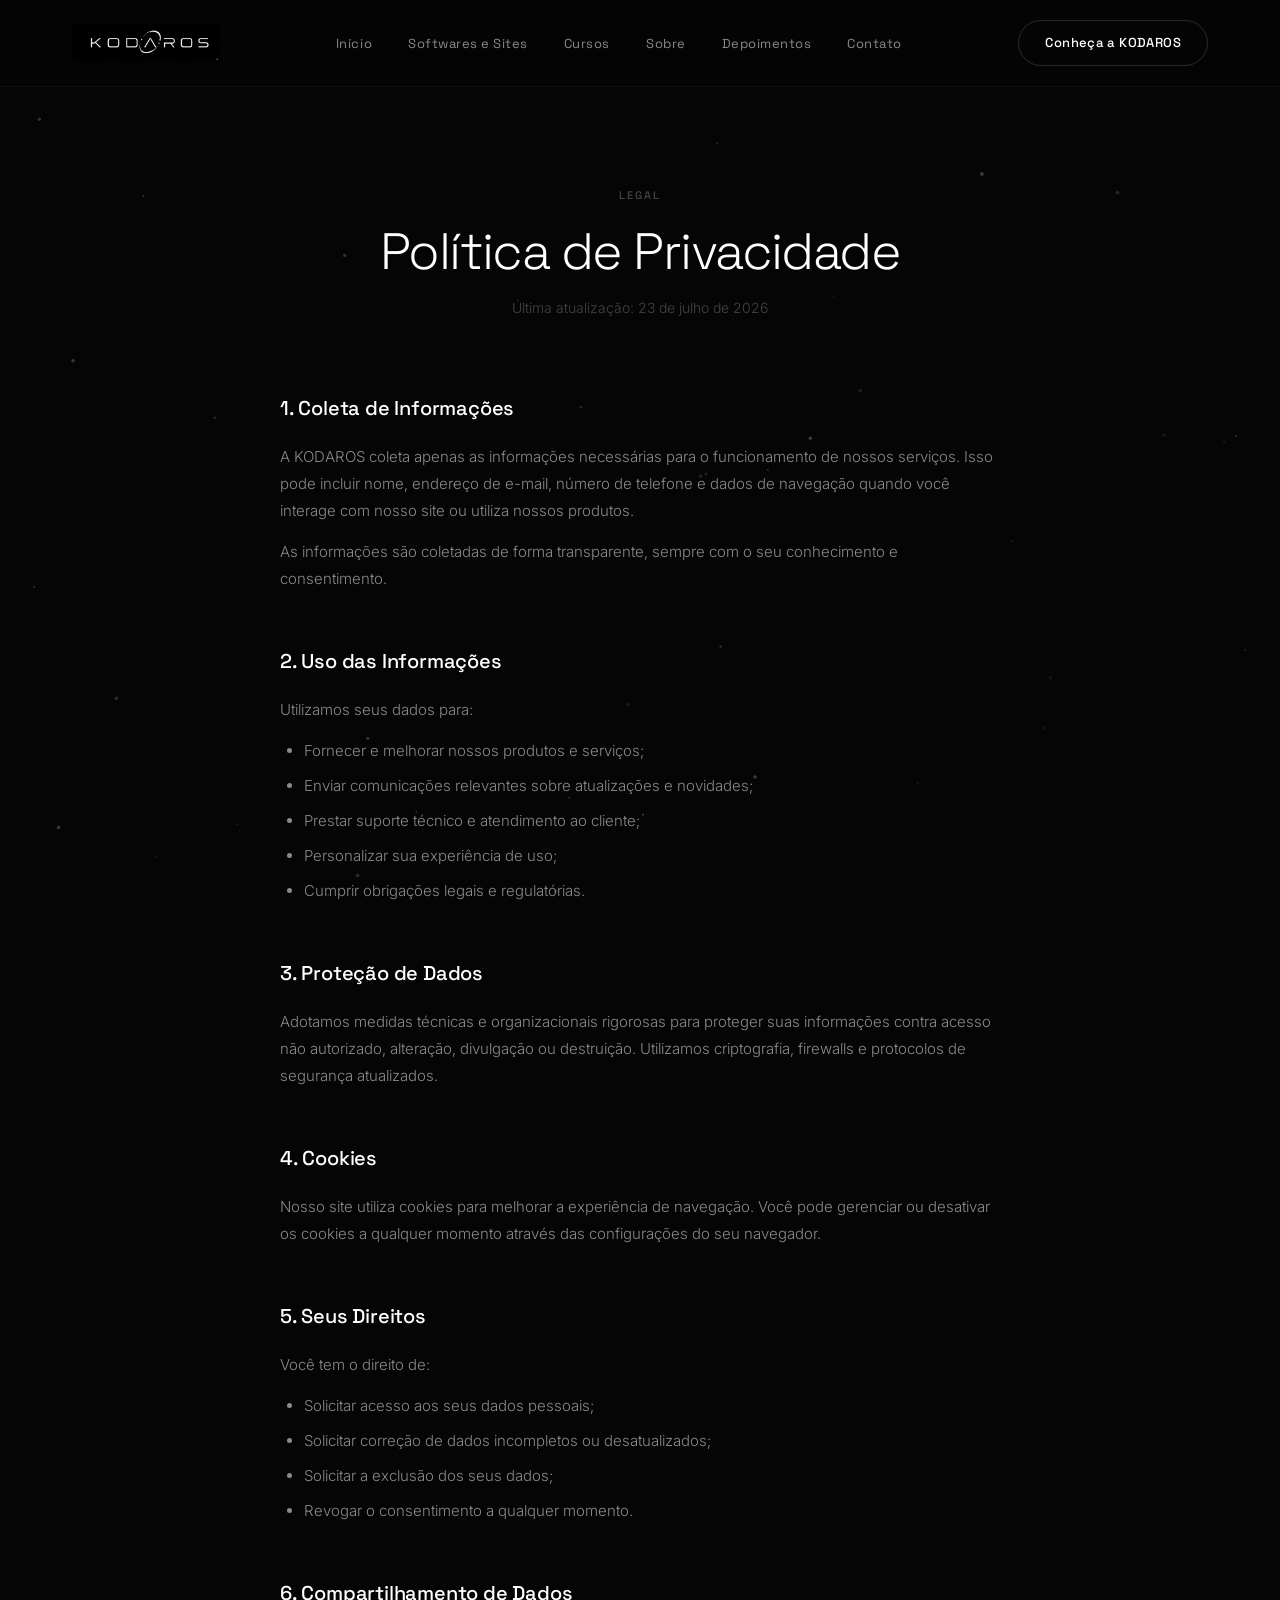
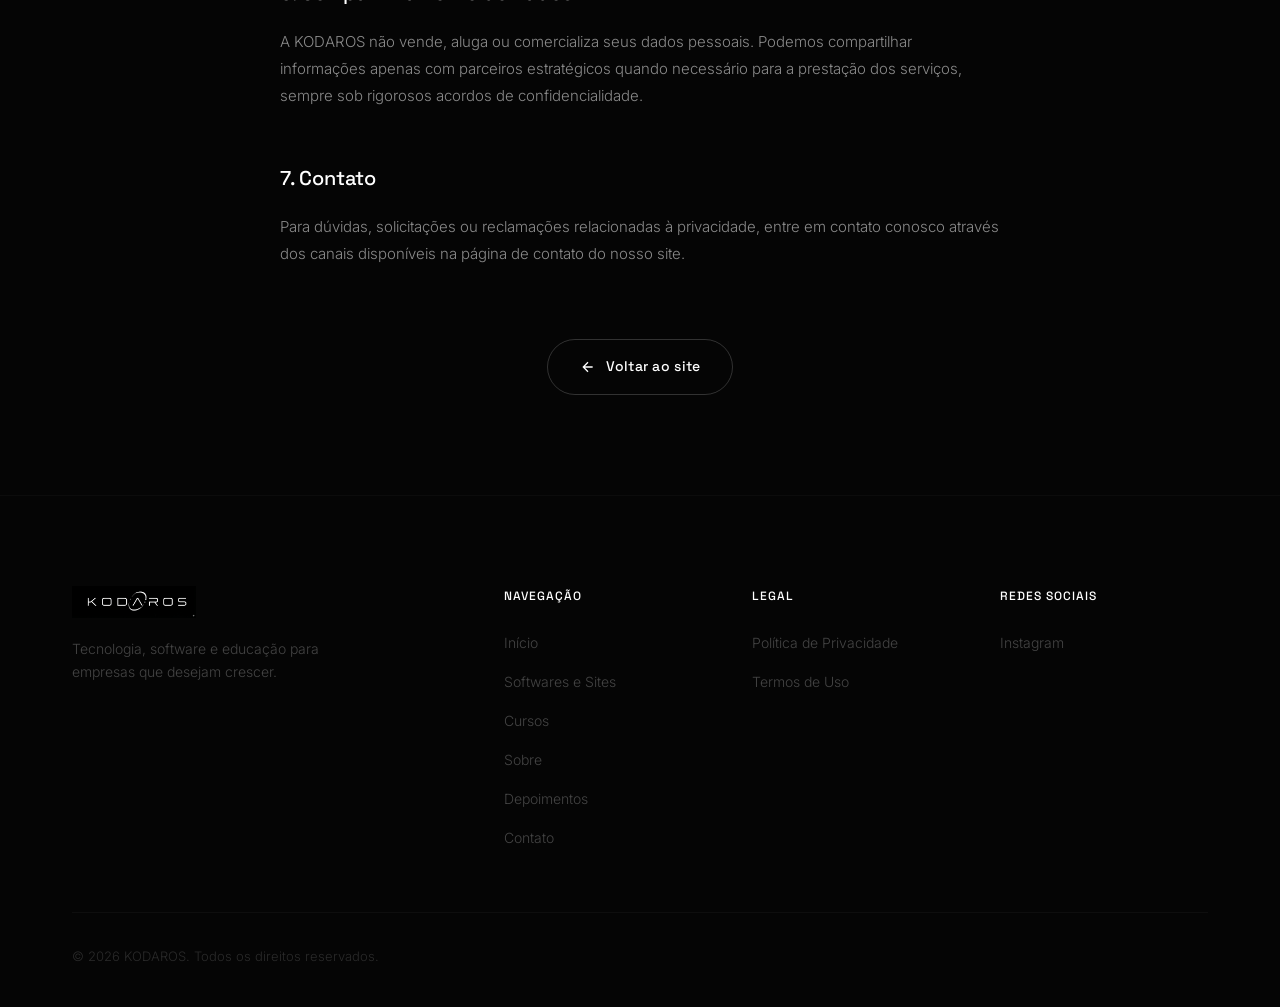
==== commit 31b4254a: "atualizações leves" ====
--- a/privacidade.html
+++ b/privacidade.html
@@ -8,11 +8,18 @@
     <link rel="preconnect" href="https://fonts.googleapis.com">
     <link rel="preconnect" href="https://fonts.gstatic.com" crossorigin>
     <link href="https://fonts.googleapis.com/css2?family=Space+Grotesk:wght@300;400;500;600;700&family=Inter:wght@200;300;400;500&display=swap" rel="stylesheet">
+    <meta property="og:title" content="Política de Privacidade — KODAROS">
+    <meta property="og:description" content="Política de Privacidade da KODAROS.">
+    <meta property="og:image" content="https://kelvinoliveiracode.github.io/Kodaros/kodaros_logo.png">
+    <meta property="og:url" content="https://kelvinoliveiracode.github.io/Kodaros/privacidade.html">
+    <meta property="og:type" content="website">
+    <meta name="twitter:card" content="summary_large_image">
+    <link rel="icon" type="image/x-icon" href="favicon.ico">
     <link rel="stylesheet" href="style.css">
 </head>
 <body>
 
-    <canvas id="particle-canvas"></canvas>
+    <canvas id="particle-canvas" aria-hidden="true" role="presentation"></canvas>
 
     <!-- NAVBAR -->
     <nav class="navbar navbar-solid" id="navbar">
@@ -22,7 +29,7 @@
             </a>
             <ul class="nav-menu">
                 <li><a href="index.html#inicio" class="nav-link">Início</a></li>
-                <li><a href="index.html#softwares" class="nav-link">Softwares</a></li>
+                <li><a href="index.html#softwares" class="nav-link">Softwares e Sites</a></li>
                 <li><a href="index.html#cursos" class="nav-link">Cursos</a></li>
                 <li><a href="index.html#sobre" class="nav-link">Sobre</a></li>
                 <li><a href="index.html#depoimentos" class="nav-link">Depoimentos</a></li>
@@ -117,7 +124,7 @@
                         <h4>Navegação</h4>
                         <ul>
                             <li><a href="index.html#inicio">Início</a></li>
-                            <li><a href="index.html#softwares">Softwares</a></li>
+                            <li><a href="index.html#softwares">Softwares e Sites</a></li>
                             <li><a href="index.html#cursos">Cursos</a></li>
                             <li><a href="index.html#sobre">Sobre</a></li>
                             <li><a href="index.html#depoimentos">Depoimentos</a></li>
@@ -148,4 +155,4 @@
 
     <script src="script.js"></script>
 </body>
-</html>+</html>
--- a/style.css
+++ b/style.css
@@ -1,7 +1,30 @@
 /* ========================================
-   KODAROS — Premium Landing Page v2.1
-   Partículas globais | Fonte: Space Grotesk + Inter
+   KODAROS — Premium Landing Page v2.2
+   Correções: Acessibilidade, Performance, Variáveis CSS
    ======================================== */
+
+/* DESIGN TOKENS — Variáveis CSS */
+:root {
+    --color-bg: #050505;
+    --color-text-primary: #FFFFFF;
+    --color-text-muted: #8A8A8A;
+    --color-text-dim: #555555;
+    --color-border: rgba(255, 255, 255, 0.04);
+    --color-border-hover: rgba(255, 255, 255, 0.1);
+
+    --font-display: 'Space Grotesk', sans-serif;
+    --font-body: 'Inter', sans-serif;
+
+    --ease-out-expo: cubic-bezier(0.22, 1, 0.36, 1);
+    --transition-fast: 0.1s ease;
+    --transition-normal: 0.3s ease;
+    --transition-slow: 0.5s cubic-bezier(0.22, 1, 0.36, 1);
+    --transition-slower: 0.6s cubic-bezier(0.22, 1, 0.36, 1);
+
+    --blur-light: blur(12px);
+    --blur-heavy: blur(32px);
+    --blur-card: blur(10px);
+}
 
 /* RESET & BASE */
 *, *::before, *::after {
@@ -16,10 +39,10 @@
 }
 
 body {
-    font-family: 'Space Grotesk', 'Inter', -apple-system, BlinkMacSystemFont, 'Segoe UI', sans-serif;
+    font-family: var(--font-display), var(--font-body), -apple-system, BlinkMacSystemFont, 'Segoe UI', sans-serif;
     font-weight: 300;
-    color: #FFFFFF;
-    background-color: #050505;
+    color: var(--color-text-primary);
+    background-color: var(--color-bg);
     line-height: 1.7;
     -webkit-font-smoothing: antialiased;
     -moz-osx-font-smoothing: grayscale;
@@ -29,7 +52,7 @@
 a {
     color: inherit;
     text-decoration: none;
-    transition: opacity 0.3s ease;
+    transition: opacity var(--transition-normal);
 }
 
 a:hover {
@@ -52,7 +75,7 @@
 }
 
 /* ========================================
-   PARTICLE CANVAS — GLOBAL (todas as seções)
+   PARTICLE CANVAS — GLOBAL
    ======================================== */
 #particle-canvas {
     position: fixed;
@@ -75,12 +98,11 @@
     right: 0;
     z-index: 1000;
     padding: 20px 0;
-    transition: transform 0.5s cubic-bezier(0.22, 1, 0.36, 1),
-                background 0.4s ease,
-                padding 0.4s ease,
-                opacity 0.4s ease,
-                backdrop-filter 0.4s ease;
-    will-change: transform;
+    transition: transform var(--transition-slower),
+                background var(--transition-normal),
+                padding var(--transition-normal),
+                opacity var(--transition-normal),
+                backdrop-filter var(--transition-normal);
 }
 
 .navbar.hidden {
@@ -95,16 +117,17 @@
 
 .navbar.scrolled {
     background: rgba(5, 5, 5, 0.75);
-    backdrop-filter: blur(32px) saturate(1.4);
-    -webkit-backdrop-filter: blur(32px) saturate(1.4);
+    backdrop-filter: var(--blur-light) saturate(1.4);
+    -webkit-backdrop-filter: var(--blur-light) saturate(1.4);
     border-bottom: 1px solid rgba(255, 255, 255, 0.04);
     padding: 14px 0;
+    will-change: transform;
 }
 
 .navbar-solid {
     background: rgba(5, 5, 5, 0.82);
-    backdrop-filter: blur(32px) saturate(1.4);
-    -webkit-backdrop-filter: blur(32px) saturate(1.4);
+    backdrop-filter: var(--blur-light) saturate(1.4);
+    -webkit-backdrop-filter: var(--blur-light) saturate(1.4);
     border-bottom: 1px solid rgba(255, 255, 255, 0.04);
 }
 
@@ -120,7 +143,7 @@
 .nav-logo img {
     height: 38px;
     width: auto;
-    transition: opacity 0.3s ease, transform 0.4s cubic-bezier(0.22, 1, 0.36, 1);
+    transition: opacity var(--transition-normal), transform var(--transition-slower);
 }
 
 .nav-logo:hover img {
@@ -135,7 +158,7 @@
 }
 
 .nav-link {
-    font-family: 'Space Grotesk', sans-serif;
+    font-family: var(--font-display);
     font-size: 0.8125rem;
     font-weight: 400;
     color: #8A8A8A;
@@ -152,12 +175,12 @@
     left: 50%;
     width: 0;
     height: 1px;
-    background: linear-gradient(90deg, transparent, #FFFFFF, transparent);
-    transition: width 0.4s cubic-bezier(0.22, 1, 0.36, 1), left 0.4s cubic-bezier(0.22, 1, 0.36, 1);
+    background: linear-gradient(90deg, transparent, var(--color-text-primary), transparent);
+    transition: width var(--transition-slower), left var(--transition-slower);
 }
 
 .nav-link:hover {
-    color: #FFFFFF;
+    color: var(--color-text-primary);
     opacity: 1;
 }
 
@@ -167,25 +190,25 @@
 }
 
 .nav-link.active {
-    color: #FFFFFF;
+    color: var(--color-text-primary);
 }
 
 .nav-link.active::after {
     width: 100%;
     left: 0;
-    background: #FFFFFF;
+    background: var(--color-text-primary);
 }
 
 .nav-cta {
-    font-family: 'Space Grotesk', sans-serif;
+    font-family: var(--font-display);
     font-size: 0.8125rem;
     font-weight: 500;
     padding: 11px 26px;
     border: 1px solid rgba(255, 255, 255, 0.15);
     border-radius: 100px;
-    color: #FFFFFF;
+    color: var(--color-text-primary);
     letter-spacing: 0.03em;
-    transition: all 0.4s cubic-bezier(0.22, 1, 0.36, 1);
+    transition: all var(--transition-slower);
     position: relative;
     overflow: hidden;
 }
@@ -202,9 +225,9 @@
 }
 
 .nav-cta:hover {
-    background: #FFFFFF;
-    color: #050505;
-    border-color: #FFFFFF;
+    background: var(--color-text-primary);
+    color: var(--color-bg);
+    border-color: var(--color-text-primary);
     opacity: 1;
     transform: translateY(-1px);
     box-shadow: 0 8px 32px rgba(255,255,255,0.08);
@@ -228,8 +251,8 @@
     display: block;
     width: 22px;
     height: 1.5px;
-    background: #FFFFFF;
-    transition: all 0.4s cubic-bezier(0.22, 1, 0.36, 1);
+    background: var(--color-text-primary);
+    transition: all var(--transition-slower);
     border-radius: 2px;
 }
 
@@ -241,21 +264,21 @@
     align-items: center;
     justify-content: center;
     gap: 10px;
-    font-family: 'Space Grotesk', sans-serif;
+    font-family: var(--font-display);
     font-size: 0.875rem;
     font-weight: 500;
     letter-spacing: 0.02em;
     padding: 15px 32px;
     border-radius: 100px;
     cursor: pointer;
-    transition: all 0.5s cubic-bezier(0.22, 1, 0.36, 1);
+    transition: all var(--transition-slower);
     border: none;
     position: relative;
     overflow: hidden;
 }
 
 .btn svg {
-    transition: transform 0.4s cubic-bezier(0.22, 1, 0.36, 1);
+    transition: transform var(--transition-slower);
 }
 
 .btn:hover svg {
@@ -263,8 +286,8 @@
 }
 
 .btn-primary {
-    background: #FFFFFF;
-    color: #050505;
+    background: var(--color-text-primary);
+    color: var(--color-bg);
 }
 
 .btn-primary::before {
@@ -291,7 +314,7 @@
 
 .btn-secondary {
     background: transparent;
-    color: #FFFFFF;
+    color: var(--color-text-primary);
     border: 1px solid rgba(255, 255, 255, 0.18);
 }
 
@@ -332,7 +355,7 @@
 }
 
 .hero-content {
-    animation: fadeInUp 1.2s cubic-bezier(0.22, 1, 0.36, 1) forwards;
+    animation: fadeInUp 1.2s var(--ease-out-expo) forwards;
     opacity: 0;
     position: relative;
     z-index: 2;
@@ -340,7 +363,7 @@
 
 .hero-label {
     display: inline-block;
-    font-family: 'Space Grotesk', sans-serif;
+    font-family: var(--font-display);
     font-size: 0.6875rem;
     font-weight: 500;
     letter-spacing: 0.2em;
@@ -360,24 +383,24 @@
     color: #888888;
     overflow: hidden;
     white-space: nowrap;
-    animation: textReveal 2s cubic-bezier(0.22, 1, 0.36, 1) 0.5s forwards;
+    animation: textReveal 2s var(--ease-out-expo) 0.5s forwards;
 }
 
 .hero-title {
-    font-family: 'Space Grotesk', sans-serif;
+    font-family: var(--font-display);
     font-size: clamp(2.5rem, 5.5vw, 4.2rem);
     font-weight: 300;
     line-height: 1.1;
     letter-spacing: -0.04em;
     margin-bottom: 28px;
-    color: #FFFFFF;
+    color: var(--color-text-primary);
 }
 
 .hero-title .word-reveal {
     display: inline-block;
     opacity: 0;
     transform: translateY(40px);
-    animation: wordReveal 0.8s cubic-bezier(0.22, 1, 0.36, 1) forwards;
+    animation: wordReveal 0.8s var(--ease-out-expo) forwards;
 }
 
 .hero-title .word-reveal:nth-child(1) { animation-delay: 0.3s; }
@@ -389,15 +412,15 @@
 .hero-title .word-reveal:nth-child(7) { animation-delay: 1.02s; }
 
 .hero-subtitle {
-    font-family: 'Inter', sans-serif;
+    font-family: var(--font-body);
     font-size: 1.125rem;
     font-weight: 300;
-    color: #7A7A7A;
+    color: var(--color-text-muted);
     line-height: 1.7;
     max-width: 480px;
     margin-bottom: 44px;
     opacity: 0;
-    animation: fadeInUp 1s cubic-bezier(0.22, 1, 0.36, 1) 1.2s forwards;
+    animation: fadeInUp 1s var(--ease-out-expo) 1.2s forwards;
 }
 
 .hero-buttons {
@@ -405,7 +428,7 @@
     gap: 16px;
     flex-wrap: wrap;
     opacity: 0;
-    animation: fadeInUp 1s cubic-bezier(0.22, 1, 0.36, 1) 1.5s forwards;
+    animation: fadeInUp 1s var(--ease-out-expo) 1.5s forwards;
 }
 
 /* Scroll Indicator */
@@ -445,7 +468,7 @@
     display: flex;
     align-items: center;
     justify-content: center;
-    animation: fadeIn 1.4s cubic-bezier(0.22, 1, 0.36, 1) 0.5s forwards;
+    animation: fadeIn 1.4s var(--ease-out-expo) 0.5s forwards;
     opacity: 0;
 }
 
@@ -462,7 +485,7 @@
     border-radius: 50%;
     filter: blur(60px);
     opacity: 0;
-    animation: orbAppear 1.5s cubic-bezier(0.22, 1, 0.36, 1) forwards;
+    animation: orbAppear 1.5s var(--ease-out-expo) forwards;
 }
 
 .orb-1 {
@@ -471,7 +494,7 @@
     top: 10%;
     right: 15%;
     background: radial-gradient(circle, rgba(255,255,255,0.04), transparent 70%);
-    animation: orbAppear 1.5s cubic-bezier(0.22, 1, 0.36, 1) 0.3s forwards, orbFloat 8s ease-in-out infinite 2s;
+    animation: orbAppear 1.5s var(--ease-out-expo) 0.3s forwards, orbFloat 8s ease-in-out infinite 2s;
 }
 
 .orb-2 {
@@ -480,7 +503,7 @@
     bottom: 15%;
     left: 10%;
     background: radial-gradient(circle, rgba(255,255,255,0.03), transparent 70%);
-    animation: orbAppear 1.5s cubic-bezier(0.22, 1, 0.36, 1) 0.6s forwards, orbFloat 10s ease-in-out infinite 2.5s;
+    animation: orbAppear 1.5s var(--ease-out-expo) 0.6s forwards, orbFloat 10s ease-in-out infinite 2.5s;
 }
 
 .orb-3 {
@@ -489,7 +512,7 @@
     top: 50%;
     left: 45%;
     background: radial-gradient(circle, rgba(255,255,255,0.025), transparent 70%);
-    animation: orbAppear 1.5s cubic-bezier(0.22, 1, 0.36, 1) 0.9s forwards, orbFloat 7s ease-in-out infinite 3s;
+    animation: orbAppear 1.5s var(--ease-out-expo) 0.9s forwards, orbFloat 7s ease-in-out infinite 3s;
 }
 
 /* Rings */
@@ -498,7 +521,7 @@
     border: 1px solid rgba(255, 255, 255, 0.05);
     border-radius: 50%;
     opacity: 0;
-    animation: ringAppear 1.5s cubic-bezier(0.22, 1, 0.36, 1) forwards;
+    animation: ringAppear 1.5s var(--ease-out-expo) forwards;
 }
 
 .ring-1 {
@@ -506,7 +529,7 @@
     height: 300px;
     top: 5%;
     left: 15%;
-    animation: ringAppear 1.5s cubic-bezier(0.22, 1, 0.36, 1) 0.4s forwards, rotate 40s linear infinite;
+    animation: ringAppear 1.5s var(--ease-out-expo) 0.4s forwards, rotate 40s linear infinite;
 }
 
 .ring-2 {
@@ -514,7 +537,7 @@
     height: 220px;
     bottom: 10%;
     right: 20%;
-    animation: ringAppear 1.5s cubic-bezier(0.22, 1, 0.36, 1) 0.7s forwards, rotate 30s linear infinite reverse;
+    animation: ringAppear 1.5s var(--ease-out-expo) 0.7s forwards, rotate 30s linear infinite reverse;
 }
 
 .ring-3 {
@@ -522,7 +545,7 @@
     height: 160px;
     top: 40%;
     left: 40%;
-    animation: ringAppear 1.5s cubic-bezier(0.22, 1, 0.36, 1) 1s forwards, rotate 25s linear infinite;
+    animation: ringAppear 1.5s var(--ease-out-expo) 1s forwards, rotate 25s linear infinite;
 }
 
 /* Lines */
@@ -532,7 +555,7 @@
     height: 1px;
     border-radius: 100px;
     opacity: 0;
-    animation: lineAppear 1.5s cubic-bezier(0.22, 1, 0.36, 1) forwards;
+    animation: lineAppear 1.5s var(--ease-out-expo) forwards;
 }
 
 .line-1 {
@@ -540,7 +563,7 @@
     top: 25%;
     left: 5%;
     transform: rotate(-12deg);
-    animation: lineAppear 1.5s cubic-bezier(0.22, 1, 0.36, 1) 0.5s forwards, lineFloat 7s ease-in-out infinite 2s;
+    animation: lineAppear 1.5s var(--ease-out-expo) 0.5s forwards, lineFloat 7s ease-in-out infinite 2s;
 }
 
 .line-2 {
@@ -548,7 +571,7 @@
     top: 65%;
     right: 10%;
     transform: rotate(20deg);
-    animation: lineAppear 1.5s cubic-bezier(0.22, 1, 0.36, 1) 0.8s forwards, lineFloat 9s ease-in-out infinite 2.5s;
+    animation: lineAppear 1.5s var(--ease-out-expo) 0.8s forwards, lineFloat 9s ease-in-out infinite 2.5s;
 }
 
 .line-3 {
@@ -556,7 +579,7 @@
     bottom: 30%;
     left: 25%;
     transform: rotate(-25deg);
-    animation: lineAppear 1.5s cubic-bezier(0.22, 1, 0.36, 1) 1.1s forwards, lineFloat 6s ease-in-out infinite 3s;
+    animation: lineAppear 1.5s var(--ease-out-expo) 1.1s forwards, lineFloat 6s ease-in-out infinite 3s;
 }
 
 /* Dots */
@@ -576,18 +599,18 @@
 .dot-4 { top: 45%; right: 40%; animation-delay: 1.5s; animation: dotAppear 1s ease 1.5s forwards, dotPulse 4.5s ease-in-out infinite 3.5s; }
 
 /* ========================================
-   SECTIONS GENERAL — Fundo transparente para ver partículas
+   SECTIONS GENERAL
    ======================================== */
 .section-label {
     display: inline-block;
-    font-family: 'Space Grotesk', sans-serif;
+    font-family: var(--font-display);
     font-size: 0.6875rem;
     font-weight: 500;
     letter-spacing: 0.18em;
     text-transform: uppercase;
     color: #444444;
     margin-bottom: 18px;
-    transition: letter-spacing 0.5s cubic-bezier(0.22, 1, 0.36, 1), color 0.5s ease;
+    transition: letter-spacing var(--transition-slower), color 0.5s ease;
 }
 
 .section-header:hover .section-label {
@@ -596,20 +619,20 @@
 }
 
 .section-title {
-    font-family: 'Space Grotesk', sans-serif;
+    font-family: var(--font-display);
     font-size: clamp(2rem, 4.5vw, 3.2rem);
     font-weight: 300;
     line-height: 1.15;
     letter-spacing: -0.03em;
     margin-bottom: 18px;
-    color: #FFFFFF;
+    color: var(--color-text-primary);
 }
 
 .section-desc {
-    font-family: 'Inter', sans-serif;
+    font-family: var(--font-body);
     font-size: 1.0625rem;
     font-weight: 300;
-    color: #6A6A6A;
+    color: var(--color-text-muted);
     line-height: 1.7;
     max-width: 560px;
 }
@@ -624,7 +647,7 @@
 }
 
 /* ========================================
-   ABOUT — Fundo transparente
+   ABOUT
    ======================================== */
 .about {
     padding: 140px 0;
@@ -662,9 +685,9 @@
     border-radius: 20px;
     border: 1px solid rgba(255, 255, 255, 0.04);
     background: rgba(255, 255, 255, 0.015);
-    backdrop-filter: blur(10px);
-    -webkit-backdrop-filter: blur(10px);
-    transition: all 0.6s cubic-bezier(0.22, 1, 0.36, 1);
+    backdrop-filter: var(--blur-card);
+    -webkit-backdrop-filter: var(--blur-card);
+    transition: all var(--transition-slower);
     position: relative;
     overflow: hidden;
     transform-style: preserve-3d;
@@ -683,7 +706,7 @@
 }
 
 .pillar:hover {
-    border-color: rgba(255, 255, 255, 0.1);
+    border-color: var(--color-border-hover);
     transform: translateY(-8px) scale(1.02);
     background: rgba(255, 255, 255, 0.03);
     box-shadow: 0 20px 60px rgba(0, 0, 0, 0.4);
@@ -700,19 +723,19 @@
     align-items: center;
     justify-content: center;
     color: #7A7A7A;
-    transition: color 0.4s ease, transform 0.5s cubic-bezier(0.22, 1, 0.36, 1);
+    transition: color 0.4s ease, transform var(--transition-slower);
 }
 
 .pillar:hover .pillar-icon {
-    color: #FFFFFF;
+    color: var(--color-text-primary);
     transform: scale(1.1);
 }
 
 .pillar span {
-    font-family: 'Inter', sans-serif;
+    font-family: var(--font-body);
     font-size: 0.8125rem;
     font-weight: 300;
-    color: #6A6A6A;
+    color: var(--color-text-muted);
     text-align: center;
     transition: color 0.4s ease;
 }
@@ -722,7 +745,7 @@
 }
 
 /* ========================================
-   SOFTWARE — Fundo transparente
+   SOFTWARE
    ======================================== */
 .software {
     padding: 140px 0;
@@ -738,11 +761,11 @@
     border-radius: 24px;
     border: 1px solid rgba(255, 255, 255, 0.04);
     background: rgba(255, 255, 255, 0.01);
-    backdrop-filter: blur(10px);
-    -webkit-backdrop-filter: blur(10px);
+    backdrop-filter: var(--blur-card);
+    -webkit-backdrop-filter: var(--blur-card);
     position: relative;
     overflow: hidden;
-    transition: all 0.6s cubic-bezier(0.22, 1, 0.36, 1);
+    transition: all var(--transition-slower);
     transform-style: preserve-3d;
 }
 
@@ -782,12 +805,12 @@
 
 .em-breve-text {
     display: inline-block;
-    font-family: 'Space Grotesk', sans-serif;
+    font-family: var(--font-display);
     font-size: 0.6875rem;
     font-weight: 500;
     letter-spacing: 0.2em;
     text-transform: uppercase;
-    color: #FFFFFF;
+    color: var(--color-text-primary);
     padding: 10px 24px;
     border-radius: 100px;
     background: rgba(255, 255, 255, 0.05);
@@ -798,10 +821,10 @@
 }
 
 .em-breve-desc {
-    font-family: 'Inter', sans-serif;
+    font-family: var(--font-body);
     font-size: 0.9375rem;
     font-weight: 300;
-    color: #555555;
+    color: var(--color-text-muted);
     line-height: 1.7;
     max-width: 480px;
     margin: 0 auto;
@@ -810,7 +833,7 @@
 }
 
 /* ========================================
-   COURSES — Fundo transparente
+   COURSES
    ======================================== */
 .courses {
     padding: 140px 0;
@@ -821,12 +844,12 @@
 
 .courses .em-breve-banner {
     background: rgba(255, 255, 255, 0.005);
-    backdrop-filter: blur(10px);
-    -webkit-backdrop-filter: blur(10px);
+    backdrop-filter: var(--blur-card);
+    -webkit-backdrop-filter: var(--blur-card);
 }
 
 /* ========================================
-   E-BOOKS — Fundo transparente
+   E-BOOKS
    ======================================== */
 .ebooks {
     padding: 140px 0;
@@ -837,8 +860,8 @@
 
 .ebooks .em-breve-banner {
     background: rgba(255, 255, 255, 0.01);
-    backdrop-filter: blur(10px);
-    -webkit-backdrop-filter: blur(10px);
+    backdrop-filter: var(--blur-card);
+    -webkit-backdrop-filter: var(--blur-card);
 }
 
 .ebooks-cta {
@@ -847,11 +870,11 @@
     border-radius: 28px;
     border: 1px solid rgba(255, 255, 255, 0.04);
     background: rgba(255, 255, 255, 0.008);
-    backdrop-filter: blur(10px);
-    -webkit-backdrop-filter: blur(10px);
+    backdrop-filter: var(--blur-card);
+    -webkit-backdrop-filter: var(--blur-card);
     max-width: 640px;
     margin: 0 auto;
-    transition: all 0.6s cubic-bezier(0.22, 1, 0.36, 1);
+    transition: all var(--transition-slower);
     position: relative;
     overflow: hidden;
     transform-style: preserve-3d;
@@ -881,10 +904,10 @@
 }
 
 .ebooks-cta-desc {
-    font-family: 'Inter', sans-serif;
+    font-family: var(--font-body);
     font-size: 1rem;
     font-weight: 300;
-    color: #6A6A6A;
+    color: var(--color-text-muted);
     line-height: 1.7;
     margin-bottom: 36px;
     max-width: 440px;
@@ -904,7 +927,7 @@
 }
 
 .ebooks-cta .btn svg {
-    transition: transform 0.4s cubic-bezier(0.22, 1, 0.36, 1);
+    transition: transform var(--transition-slower);
 }
 
 .ebooks-cta .btn:hover svg {
@@ -912,7 +935,7 @@
 }
 
 /* ========================================
-   WHY CHOOSE US — Fundo transparente
+   WHY CHOOSE US
    ======================================== */
 .why-us {
     padding: 140px 0;
@@ -932,9 +955,9 @@
     border-radius: 24px;
     border: 1px solid rgba(255, 255, 255, 0.04);
     background: rgba(255, 255, 255, 0.01);
-    backdrop-filter: blur(10px);
-    -webkit-backdrop-filter: blur(10px);
-    transition: all 0.6s cubic-bezier(0.22, 1, 0.36, 1);
+    backdrop-filter: var(--blur-card);
+    -webkit-backdrop-filter: var(--blur-card);
+    transition: all var(--transition-slower);
     text-align: center;
     position: relative;
     overflow: hidden;
@@ -954,7 +977,7 @@
 }
 
 .why-card:hover {
-    border-color: rgba(255, 255, 255, 0.1);
+    border-color: var(--color-border-hover);
     transform: translateY(-8px) scale(1.02);
     background: rgba(255, 255, 255, 0.02);
     box-shadow: 0 20px 60px rgba(0, 0, 0, 0.4);
@@ -974,36 +997,36 @@
     background: rgba(255, 255, 255, 0.03);
     border: 1px solid rgba(255, 255, 255, 0.05);
     margin: 0 auto 22px;
-    color: #6A6A6A;
-    transition: all 0.5s cubic-bezier(0.22, 1, 0.36, 1);
+    color: var(--color-text-muted);
+    transition: all var(--transition-slower);
 }
 
 .why-card:hover .why-icon {
     background: rgba(255, 255, 255, 0.06);
     border-color: rgba(255, 255, 255, 0.1);
-    color: #FFFFFF;
+    color: var(--color-text-primary);
     transform: scale(1.1);
 }
 
 .why-card h3 {
-    font-family: 'Space Grotesk', sans-serif;
+    font-family: var(--font-display);
     font-size: 1rem;
     font-weight: 500;
-    color: #FFFFFF;
+    color: var(--color-text-primary);
     margin-bottom: 12px;
     letter-spacing: -0.01em;
 }
 
 .why-card p {
-    font-family: 'Inter', sans-serif;
+    font-family: var(--font-body);
     font-size: 0.875rem;
     font-weight: 300;
-    color: #555555;
+    color: var(--color-text-muted);
     line-height: 1.6;
 }
 
 /* ========================================
-   TESTIMONIALS — Fundo transparente
+   TESTIMONIALS
    ======================================== */
 .testimonials {
     padding: 140px 0;
@@ -1023,9 +1046,9 @@
     border-radius: 24px;
     border: 1px solid rgba(255, 255, 255, 0.04);
     background: rgba(255, 255, 255, 0.01);
-    backdrop-filter: blur(10px);
-    -webkit-backdrop-filter: blur(10px);
-    transition: all 0.6s cubic-bezier(0.22, 1, 0.36, 1);
+    backdrop-filter: var(--blur-card);
+    -webkit-backdrop-filter: var(--blur-card);
+    transition: all var(--transition-slower);
     position: relative;
     overflow: hidden;
     transform-style: preserve-3d;
@@ -1044,7 +1067,7 @@
 }
 
 .testimonial-card:hover {
-    border-color: rgba(255, 255, 255, 0.1);
+    border-color: var(--color-border-hover);
     transform: translateY(-8px) scale(1.01);
     background: rgba(255, 255, 255, 0.02);
     box-shadow: 0 20px 60px rgba(0, 0, 0, 0.4);
@@ -1056,10 +1079,10 @@
 
 .stars {
     font-size: 0.875rem;
-    color: #FFFFFF;
+    color: var(--color-text-primary);
     letter-spacing: 2px;
     margin-bottom: 20px;
-    transition: letter-spacing 0.5s cubic-bezier(0.22, 1, 0.36, 1), opacity 0.5s ease;
+    transition: letter-spacing var(--transition-slower), opacity 0.5s ease;
 }
 
 .testimonial-card:hover .stars {
@@ -1068,10 +1091,10 @@
 }
 
 .testimonial-text {
-    font-family: 'Inter', sans-serif;
+    font-family: var(--font-body);
     font-size: 0.9375rem;
     font-weight: 300;
-    color: #7A7A7A;
+    color: var(--color-text-muted);
     line-height: 1.7;
     margin-bottom: 28px;
     font-style: italic;
@@ -1079,22 +1102,22 @@
 
 .testimonial-author strong {
     display: block;
-    font-family: 'Space Grotesk', sans-serif;
+    font-family: var(--font-display);
     font-size: 0.9375rem;
     font-weight: 500;
-    color: #FFFFFF;
+    color: var(--color-text-primary);
     margin-bottom: 3px;
 }
 
 .testimonial-author span {
-    font-family: 'Inter', sans-serif;
+    font-family: var(--font-body);
     font-size: 0.8125rem;
     font-weight: 300;
     color: #444444;
 }
 
 /* ========================================
-   CONTACT — Fundo transparente
+   CONTACT
    ======================================== */
 .contact {
     padding: 140px 0;
@@ -1121,9 +1144,9 @@
     border-radius: 24px;
     border: 1px solid rgba(255, 255, 255, 0.04);
     background: rgba(255, 255, 255, 0.01);
-    backdrop-filter: blur(10px);
-    -webkit-backdrop-filter: blur(10px);
-    transition: all 0.6s cubic-bezier(0.22, 1, 0.36, 1);
+    backdrop-filter: var(--blur-card);
+    -webkit-backdrop-filter: var(--blur-card);
+    transition: all var(--transition-slower);
     cursor: pointer;
     position: relative;
     overflow: hidden;
@@ -1164,14 +1187,14 @@
     border-radius: 20px;
     background: rgba(255, 255, 255, 0.03);
     border: 1px solid rgba(255, 255, 255, 0.05);
-    color: #6A6A6A;
-    transition: all 0.5s cubic-bezier(0.22, 1, 0.36, 1);
+    color: var(--color-text-muted);
+    transition: all var(--transition-slower);
 }
 
 .contact-channel:hover .channel-icon {
     background: rgba(255, 255, 255, 0.06);
     border-color: rgba(255, 255, 255, 0.12);
-    color: #FFFFFF;
+    color: var(--color-text-primary);
     transform: scale(1.12);
 }
 
@@ -1182,7 +1205,7 @@
 }
 
 .channel-label {
-    font-family: 'Space Grotesk', sans-serif;
+    font-family: var(--font-display);
     font-size: 0.6875rem;
     font-weight: 500;
     letter-spacing: 0.15em;
@@ -1191,15 +1214,15 @@
 }
 
 .channel-value {
-    font-family: 'Space Grotesk', sans-serif;
+    font-family: var(--font-display);
     font-size: 1rem;
     font-weight: 400;
-    color: #FFFFFF;
+    color: var(--color-text-primary);
     letter-spacing: -0.01em;
 }
 
 /* ========================================
-   FOOTER — Fundo transparente
+   FOOTER
    ======================================== */
 .footer {
     padding: 90px 0 40px;
@@ -1224,7 +1247,7 @@
     height: 32px;
     width: auto;
     margin-bottom: 20px;
-    transition: transform 0.4s cubic-bezier(0.22, 1, 0.36, 1), opacity 0.3s ease;
+    transition: transform var(--transition-slower), opacity var(--transition-normal);
 }
 
 .footer-brand:hover .footer-logo {
@@ -1232,7 +1255,7 @@
 }
 
 .footer-brand p {
-    font-family: 'Inter', sans-serif;
+    font-family: var(--font-body);
     font-size: 0.875rem;
     font-weight: 300;
     color: #444444;
@@ -1246,10 +1269,10 @@
 }
 
 .footer-col h4 {
-    font-family: 'Space Grotesk', sans-serif;
+    font-family: var(--font-display);
     font-size: 0.75rem;
     font-weight: 500;
-    color: #FFFFFF;
+    color: var(--color-text-primary);
     letter-spacing: 0.08em;
     text-transform: uppercase;
     margin-bottom: 22px;
@@ -1262,16 +1285,16 @@
 }
 
 .footer-col a {
-    font-family: 'Inter', sans-serif;
+    font-family: var(--font-body);
     font-size: 0.875rem;
     font-weight: 300;
     color: #444444;
-    transition: color 0.35s ease, transform 0.35s cubic-bezier(0.22, 1, 0.36, 1);
+    transition: color 0.35s ease, transform var(--transition-slower);
     display: inline-block;
 }
 
 .footer-col a:hover {
-    color: #FFFFFF;
+    color: var(--color-text-primary);
     opacity: 1;
     transform: translateX(4px);
 }
@@ -1297,14 +1320,14 @@
 }
 
 .footer-bottom p {
-    font-family: 'Inter', sans-serif;
+    font-family: var(--font-body);
     font-size: 0.8125rem;
     font-weight: 300;
     color: #2A2A2A;
 }
 
 /* ========================================
-   LEGAL PAGES — Fundo transparente
+   LEGAL PAGES
    ======================================== */
 .legal-page {
     padding: 180px 0 100px;
@@ -1320,17 +1343,17 @@
 }
 
 .legal-header h1 {
-    font-family: 'Space Grotesk', sans-serif;
+    font-family: var(--font-display);
     font-size: clamp(2rem, 4.5vw, 3.2rem);
     font-weight: 300;
     line-height: 1.15;
     letter-spacing: -0.03em;
-    color: #FFFFFF;
+    color: var(--color-text-primary);
     margin-bottom: 14px;
 }
 
 .legal-date {
-    font-family: 'Inter', sans-serif;
+    font-family: var(--font-body);
     font-size: 0.875rem;
     font-weight: 300;
     color: #444444;
@@ -1345,7 +1368,7 @@
     margin-bottom: 52px;
     opacity: 0;
     transform: translateY(30px);
-    animation: fadeInUp 0.8s cubic-bezier(0.22, 1, 0.36, 1) forwards;
+    animation: fadeInUp 0.8s var(--ease-out-expo) forwards;
 }
 
 .legal-section:nth-child(1) { animation-delay: 0.1s; }
@@ -1358,19 +1381,19 @@
 .legal-section:nth-child(8) { animation-delay: 0.8s; }
 
 .legal-section h2 {
-    font-family: 'Space Grotesk', sans-serif;
+    font-family: var(--font-display);
     font-size: 1.25rem;
     font-weight: 500;
-    color: #FFFFFF;
+    color: var(--color-text-primary);
     margin-bottom: 18px;
     letter-spacing: -0.01em;
 }
 
 .legal-section p {
-    font-family: 'Inter', sans-serif;
+    font-family: var(--font-body);
     font-size: 0.9375rem;
     font-weight: 300;
-    color: #6A6A6A;
+    color: var(--color-text-muted);
     line-height: 1.8;
     margin-bottom: 14px;
 }
@@ -1381,10 +1404,10 @@
 }
 
 .legal-section li {
-    font-family: 'Inter', sans-serif;
+    font-family: var(--font-body);
     font-size: 0.9375rem;
     font-weight: 300;
-    color: #6A6A6A;
+    color: var(--color-text-muted);
     line-height: 1.8;
     margin-bottom: 8px;
 }
@@ -1395,9 +1418,9 @@
 }
 
 .legal-back .btn {
-    transition: transform 0.5s cubic-bezier(0.22, 1, 0.36, 1),
-                background 0.3s ease,
-                border-color 0.3s ease;
+    transition: transform var(--transition-slower),
+                background var(--transition-normal),
+                border-color var(--transition-normal);
 }
 
 .legal-back .btn:hover {
@@ -1405,7 +1428,7 @@
 }
 
 .legal-back .btn svg {
-    transition: transform 0.4s cubic-bezier(0.22, 1, 0.36, 1);
+    transition: transform var(--transition-slower);
 }
 
 .legal-back .btn:hover svg {
@@ -1511,7 +1534,7 @@
 .reveal {
     opacity: 0;
     transform: translateY(50px);
-    transition: all 1s cubic-bezier(0.22, 1, 0.36, 1);
+    transition: all 1s var(--ease-out-expo);
 }
 
 .reveal.active {
@@ -1522,7 +1545,7 @@
 /* Smooth text selection */
 ::selection {
     background: rgba(255, 255, 255, 0.12);
-    color: #FFFFFF;
+    color: var(--color-text-primary);
 }
 
 /* Scrollbar styling */
@@ -1531,7 +1554,7 @@
 }
 
 ::-webkit-scrollbar-track {
-    background: #050505;
+    background: var(--color-bg);
 }
 
 ::-webkit-scrollbar-thumb {
@@ -1555,7 +1578,7 @@
 }
 
 .about-pillars .pillar {
-    transition: transform 0.6s cubic-bezier(0.22, 1, 0.36, 1),
+    transition: transform var(--transition-slower),
                 opacity 0.5s ease,
                 border-color 0.5s ease,
                 background 0.5s ease,
@@ -1571,7 +1594,7 @@
 }
 
 .why-grid .why-card {
-    transition: transform 0.6s cubic-bezier(0.22, 1, 0.36, 1),
+    transition: transform var(--transition-slower),
                 opacity 0.5s ease,
                 border-color 0.5s ease,
                 background 0.5s ease,
@@ -1587,7 +1610,7 @@
 }
 
 .testimonials-grid .testimonial-card {
-    transition: transform 0.6s cubic-bezier(0.22, 1, 0.36, 1),
+    transition: transform var(--transition-slower),
                 opacity 0.5s ease,
                 border-color 0.5s ease,
                 background 0.5s ease,
@@ -1603,11 +1626,26 @@
 }
 
 .contact-channels .contact-channel {
-    transition: transform 0.6s cubic-bezier(0.22, 1, 0.36, 1),
+    transition: transform var(--transition-slower),
                 opacity 0.5s ease,
                 border-color 0.5s ease,
                 background 0.5s ease,
                 box-shadow 0.5s ease;
+}
+
+/* ========================================
+   PREFERS-REDUCED-MOTION — Acessibilidade
+   ======================================== */
+@media (prefers-reduced-motion: reduce) {
+    *, *::before, *::after {
+        animation-duration: 0.01ms !important;
+        animation-iteration-count: 1 !important;
+        transition-duration: 0.01ms !important;
+        scroll-behavior: auto !important;
+    }
+    #particle-canvas, .cursor-glow, .hero-abstract, .scroll-indicator {
+        display: none !important;
+    }
 }
 
 /* ========================================
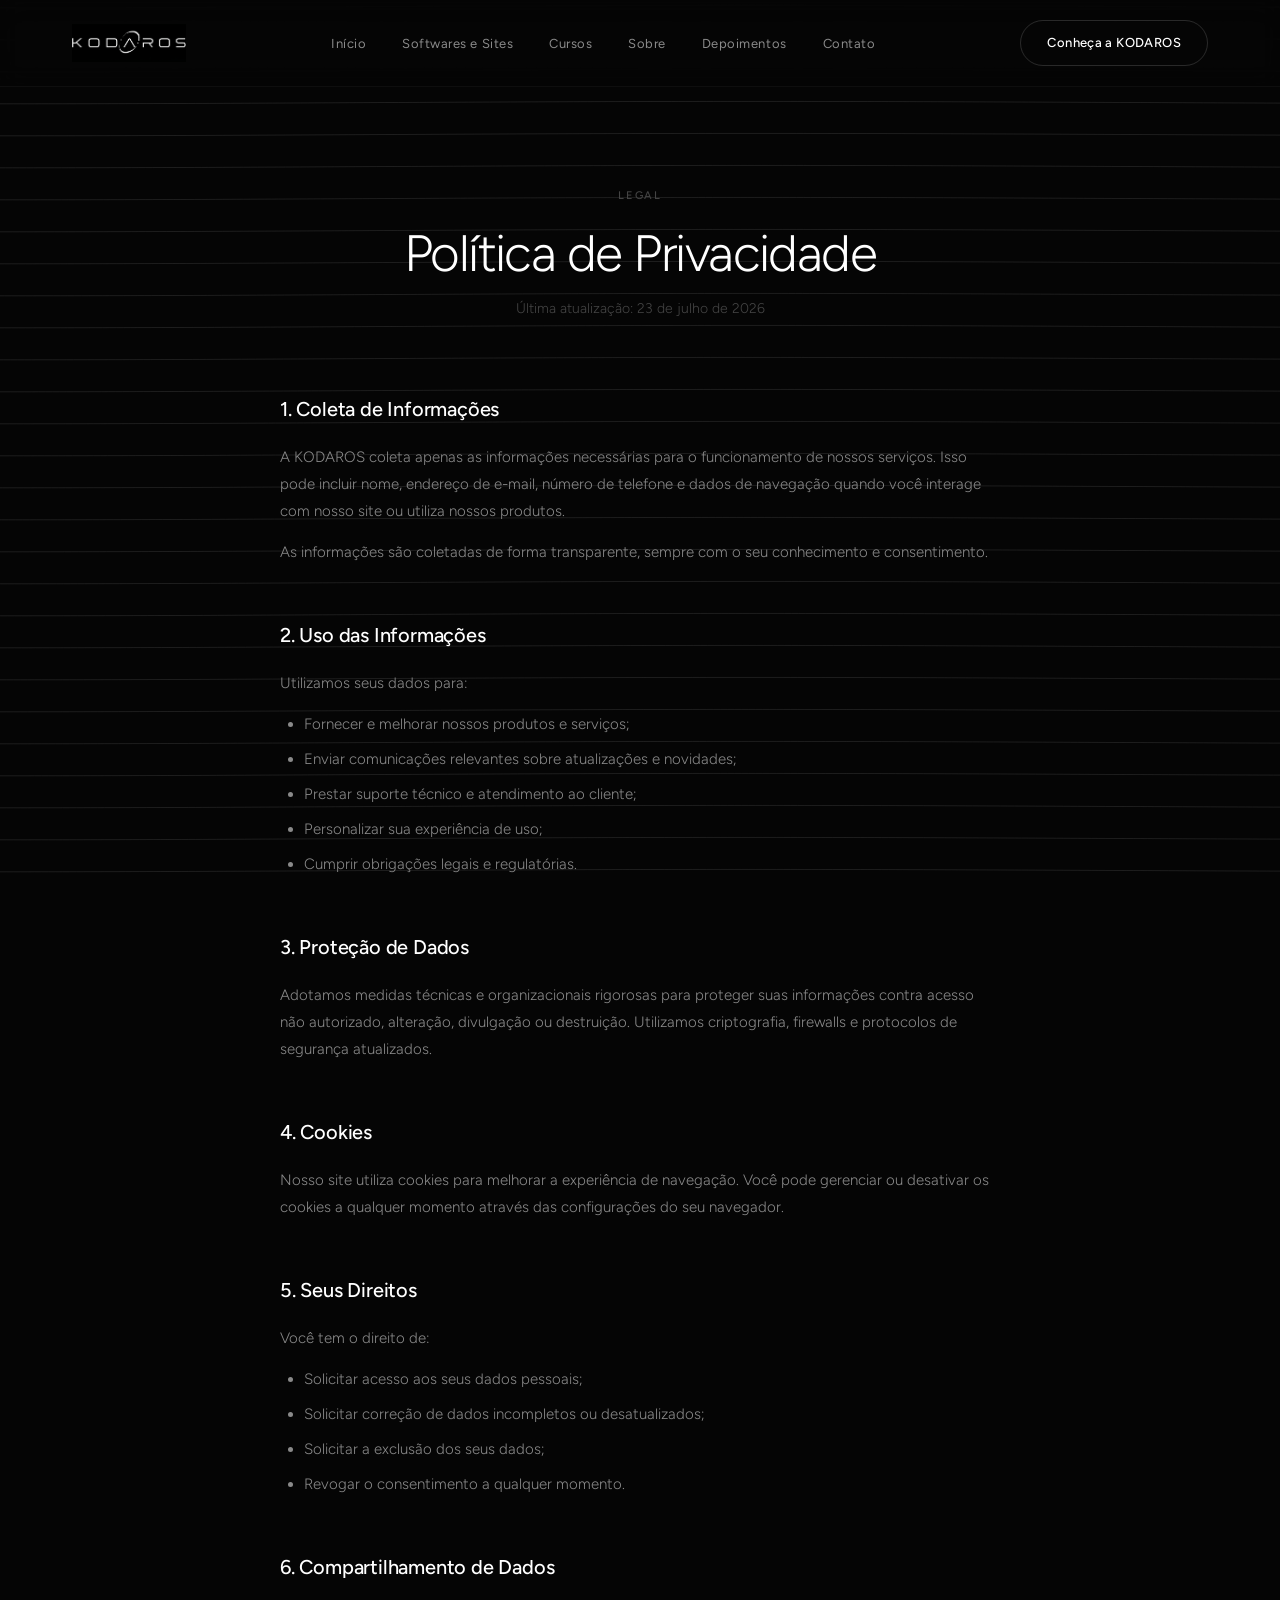
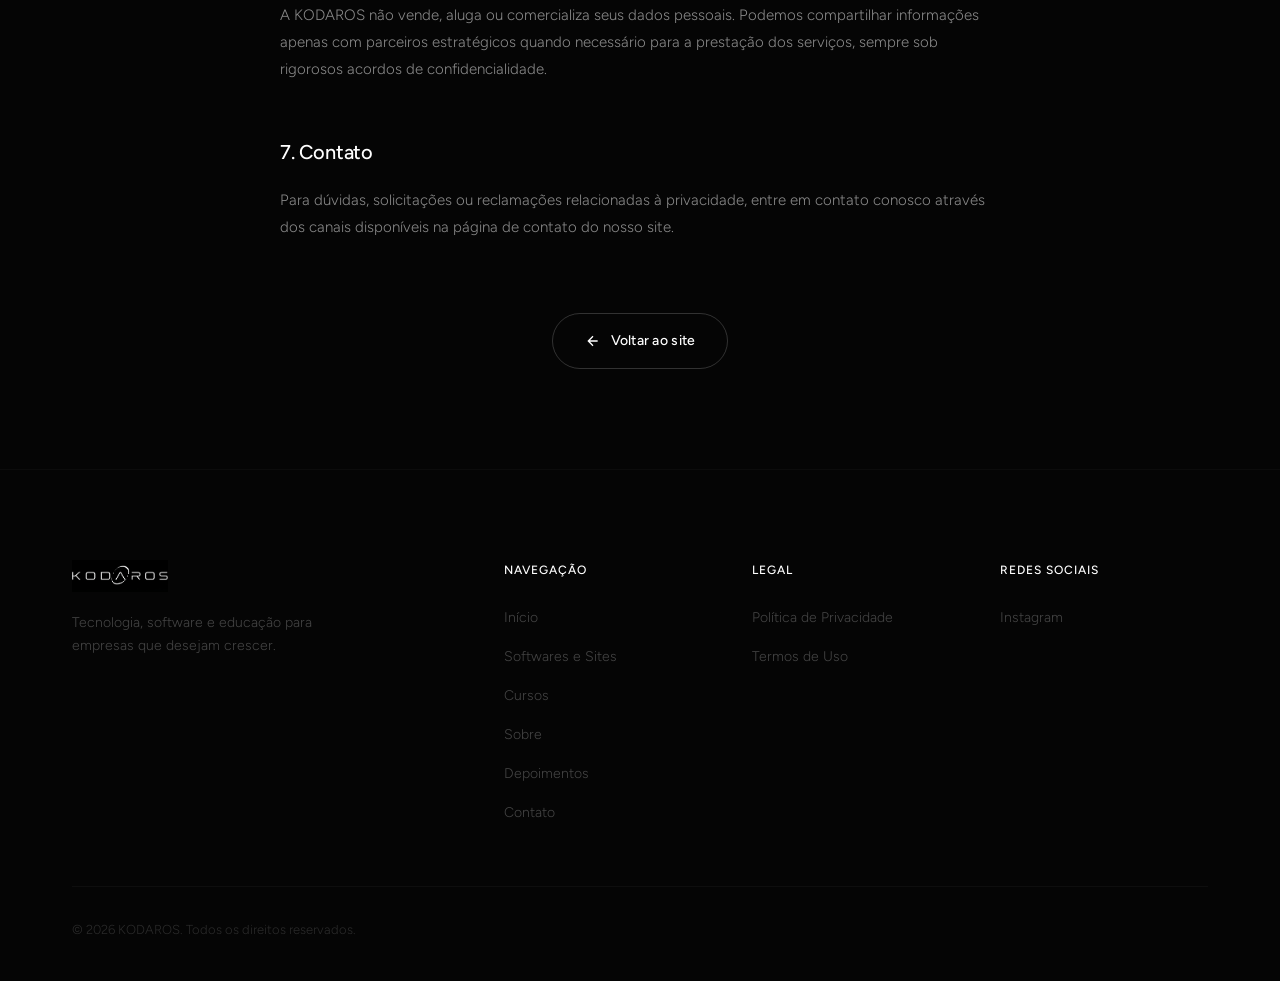
==== commit d1bd0b03: "atualização" ====
--- a/privacidade.html
+++ b/privacidade.html
@@ -7,7 +7,7 @@
     <meta name="description" content="Política de Privacidade da KODAROS.">
     <link rel="preconnect" href="https://fonts.googleapis.com">
     <link rel="preconnect" href="https://fonts.gstatic.com" crossorigin>
-    <link href="https://fonts.googleapis.com/css2?family=Space+Grotesk:wght@300;400;500;600;700&family=Inter:wght@200;300;400;500&display=swap" rel="stylesheet">
+    <link href="https://fonts.googleapis.com/css2?family=Figtree:wght@300;400;500;600;700&display=swap" rel="stylesheet">
     <meta property="og:title" content="Política de Privacidade — KODAROS">
     <meta property="og:description" content="Política de Privacidade da KODAROS.">
     <meta property="og:image" content="https://kelvinoliveiracode.github.io/Kodaros/kodaros_logo.png">
@@ -155,4 +155,4 @@
 
     <script src="script.js"></script>
 </body>
-</html>
+</html>
--- a/style.css
+++ b/style.css
@@ -1,6 +1,6 @@
 /* ========================================
-   KODAROS — Premium Landing Page v2.2
-   Correções: Acessibilidade, Performance, Variáveis CSS
+   KODAROS — Premium Landing Page v3.0
+   Atualizações: Figtree font, SVG logos, waves scroll, glass effect
    ======================================== */
 
 /* DESIGN TOKENS — Variáveis CSS */
@@ -12,8 +12,8 @@
     --color-border: rgba(255, 255, 255, 0.04);
     --color-border-hover: rgba(255, 255, 255, 0.1);
 
-    --font-display: 'Space Grotesk', sans-serif;
-    --font-body: 'Inter', sans-serif;
+    --font-display: 'Figtree', sans-serif;
+    --font-body: 'Figtree', sans-serif;
 
     --ease-out-expo: cubic-bezier(0.22, 1, 0.36, 1);
     --transition-fast: 0.1s ease;
@@ -39,7 +39,7 @@
 }
 
 body {
-    font-family: var(--font-display), var(--font-body), -apple-system, BlinkMacSystemFont, 'Segoe UI', sans-serif;
+    font-family: var(--font-display), -apple-system, BlinkMacSystemFont, 'Segoe UI', sans-serif;
     font-weight: 300;
     color: var(--color-text-primary);
     background-color: var(--color-bg);
@@ -82,10 +82,10 @@
     top: 0;
     left: 0;
     width: 100%;
-    height: 100%;
+    height: 100vh;
     z-index: 0;
     pointer-events: none;
-    opacity: 0.5;
+    opacity: 1;
 }
 
 /* ========================================
@@ -461,7 +461,7 @@
     animation: scrollPulse 2s ease-in-out infinite;
 }
 
-/* Hero Visual */
+/* Hero Visual — Ícone SVG */
 .hero-visual {
     position: relative;
     height: 520px;
@@ -472,131 +472,26 @@
     opacity: 0;
 }
 
-.hero-abstract {
-    position: relative;
+.hero-icon-svg {
     width: 100%;
-    height: 100%;
-    perspective: 1000px;
-}
-
-/* Orbs */
-.abstract-orb {
-    position: absolute;
-    border-radius: 50%;
-    filter: blur(60px);
-    opacity: 0;
-    animation: orbAppear 1.5s var(--ease-out-expo) forwards;
-}
-
-.orb-1 {
-    width: 280px;
-    height: 280px;
-    top: 10%;
-    right: 15%;
-    background: radial-gradient(circle, rgba(255,255,255,0.04), transparent 70%);
-    animation: orbAppear 1.5s var(--ease-out-expo) 0.3s forwards, orbFloat 8s ease-in-out infinite 2s;
-}
-
-.orb-2 {
-    width: 200px;
-    height: 200px;
-    bottom: 15%;
-    left: 10%;
-    background: radial-gradient(circle, rgba(255,255,255,0.03), transparent 70%);
-    animation: orbAppear 1.5s var(--ease-out-expo) 0.6s forwards, orbFloat 10s ease-in-out infinite 2.5s;
-}
-
-.orb-3 {
-    width: 150px;
-    height: 150px;
-    top: 50%;
-    left: 45%;
-    background: radial-gradient(circle, rgba(255,255,255,0.025), transparent 70%);
-    animation: orbAppear 1.5s var(--ease-out-expo) 0.9s forwards, orbFloat 7s ease-in-out infinite 3s;
-}
-
-/* Rings */
-.abstract-ring {
-    position: absolute;
-    border: 1px solid rgba(255, 255, 255, 0.05);
-    border-radius: 50%;
-    opacity: 0;
-    animation: ringAppear 1.5s var(--ease-out-expo) forwards;
-}
-
-.ring-1 {
-    width: 300px;
-    height: 300px;
-    top: 5%;
-    left: 15%;
-    animation: ringAppear 1.5s var(--ease-out-expo) 0.4s forwards, rotate 40s linear infinite;
-}
-
-.ring-2 {
-    width: 220px;
-    height: 220px;
-    bottom: 10%;
-    right: 20%;
-    animation: ringAppear 1.5s var(--ease-out-expo) 0.7s forwards, rotate 30s linear infinite reverse;
-}
-
-.ring-3 {
-    width: 160px;
-    height: 160px;
-    top: 40%;
-    left: 40%;
-    animation: ringAppear 1.5s var(--ease-out-expo) 1s forwards, rotate 25s linear infinite;
-}
-
-/* Lines */
-.abstract-line {
-    position: absolute;
-    background: linear-gradient(90deg, transparent, rgba(255,255,255,0.06), transparent);
-    height: 1px;
-    border-radius: 100px;
-    opacity: 0;
-    animation: lineAppear 1.5s var(--ease-out-expo) forwards;
-}
-
-.line-1 {
-    width: 200px;
-    top: 25%;
-    left: 5%;
-    transform: rotate(-12deg);
-    animation: lineAppear 1.5s var(--ease-out-expo) 0.5s forwards, lineFloat 7s ease-in-out infinite 2s;
-}
-
-.line-2 {
-    width: 160px;
-    top: 65%;
-    right: 10%;
-    transform: rotate(20deg);
-    animation: lineAppear 1.5s var(--ease-out-expo) 0.8s forwards, lineFloat 9s ease-in-out infinite 2.5s;
-}
-
-.line-3 {
-    width: 120px;
-    bottom: 30%;
-    left: 25%;
-    transform: rotate(-25deg);
-    animation: lineAppear 1.5s var(--ease-out-expo) 1.1s forwards, lineFloat 6s ease-in-out infinite 3s;
-}
-
-/* Dots */
-.abstract-dot {
-    position: absolute;
-    width: 3px;
-    height: 3px;
-    border-radius: 50%;
-    background: rgba(255, 255, 255, 0.25);
-    opacity: 0;
-    animation: dotAppear 1s ease forwards;
-}
-
-.dot-1 { top: 15%; left: 35%; animation-delay: 0.6s; animation: dotAppear 1s ease 0.6s forwards, dotPulse 4s ease-in-out infinite 2s; }
-.dot-2 { top: 75%; right: 25%; animation-delay: 0.9s; animation: dotAppear 1s ease 0.9s forwards, dotPulse 5s ease-in-out infinite 2.5s; }
-.dot-3 { bottom: 25%; left: 55%; animation-delay: 1.2s; animation: dotAppear 1s ease 1.2s forwards, dotPulse 3.5s ease-in-out infinite 3s; }
-.dot-4 { top: 45%; right: 40%; animation-delay: 1.5s; animation: dotAppear 1s ease 1.5s forwards, dotPulse 4.5s ease-in-out infinite 3.5s; }
+    max-width: 420px;
+    height: auto;
+    display: flex;
+    align-items: center;
+    justify-content: center;
+    animation: iconFloat 6s ease-in-out infinite;
+}
+
+.hero-icon-img {
+    width: 100%;
+    height: auto;
+    filter: drop-shadow(0 0 60px rgba(255,255,255,0.04));
+    transition: filter 0.5s ease;
+}
+
+.hero-icon-svg:hover .hero-icon-img {
+    filter: drop-shadow(0 0 80px rgba(255,255,255,0.08));
+}
 
 /* ========================================
    SECTIONS GENERAL
@@ -754,15 +649,17 @@
     z-index: 1;
 }
 
-/* EM BREVE BANNER */
+/* EM BREVE BANNER — mesma proporção da ebooks-cta */
 .em-breve-banner {
     text-align: center;
-    padding: 56px 40px;
-    border-radius: 24px;
+    padding: 64px 48px;
+    border-radius: 28px;
     border: 1px solid rgba(255, 255, 255, 0.04);
-    background: rgba(255, 255, 255, 0.01);
+    background: rgba(255, 255, 255, 0.005);
     backdrop-filter: var(--blur-card);
     -webkit-backdrop-filter: var(--blur-card);
+    max-width: 640px;
+    margin: 0 auto;
     position: relative;
     overflow: hidden;
     transition: all var(--transition-slower);
@@ -773,8 +670,8 @@
     position: absolute;
     top: 50%;
     left: 50%;
-    width: 200px;
-    height: 200px;
+    width: 300px;
+    height: 300px;
     background: radial-gradient(circle, rgba(255,255,255,0.04), transparent 70%);
     transform: translate(-50%, -50%);
     opacity: 0;
@@ -822,11 +719,11 @@
 
 .em-breve-desc {
     font-family: var(--font-body);
-    font-size: 0.9375rem;
+    font-size: 1rem;
     font-weight: 300;
     color: var(--color-text-muted);
     line-height: 1.7;
-    max-width: 480px;
+    max-width: 440px;
     margin: 0 auto;
     position: relative;
     z-index: 1;
@@ -859,7 +756,7 @@
 }
 
 .ebooks .em-breve-banner {
-    background: rgba(255, 255, 255, 0.01);
+    background: rgba(255, 255, 255, 0.005);
     backdrop-filter: var(--blur-card);
     -webkit-backdrop-filter: var(--blur-card);
 }
@@ -869,7 +766,7 @@
     padding: 64px 48px;
     border-radius: 28px;
     border: 1px solid rgba(255, 255, 255, 0.04);
-    background: rgba(255, 255, 255, 0.008);
+    background: rgba(255, 255, 255, 0.005);
     backdrop-filter: var(--blur-card);
     -webkit-backdrop-filter: var(--blur-card);
     max-width: 640px;
@@ -954,7 +851,7 @@
     padding: 44px 28px;
     border-radius: 24px;
     border: 1px solid rgba(255, 255, 255, 0.04);
-    background: rgba(255, 255, 255, 0.01);
+    background: rgba(255, 255, 255, 0.005);
     backdrop-filter: var(--blur-card);
     -webkit-backdrop-filter: var(--blur-card);
     transition: all var(--transition-slower);
@@ -979,7 +876,7 @@
 .why-card:hover {
     border-color: var(--color-border-hover);
     transform: translateY(-8px) scale(1.02);
-    background: rgba(255, 255, 255, 0.02);
+    background: rgba(255, 255, 255, 0.015);
     box-shadow: 0 20px 60px rgba(0, 0, 0, 0.4);
 }
 
@@ -1045,7 +942,7 @@
     padding: 40px 28px;
     border-radius: 24px;
     border: 1px solid rgba(255, 255, 255, 0.04);
-    background: rgba(255, 255, 255, 0.01);
+    background: rgba(255, 255, 255, 0.005);
     backdrop-filter: var(--blur-card);
     -webkit-backdrop-filter: var(--blur-card);
     transition: all var(--transition-slower);
@@ -1069,7 +966,7 @@
 .testimonial-card:hover {
     border-color: var(--color-border-hover);
     transform: translateY(-8px) scale(1.01);
-    background: rgba(255, 255, 255, 0.02);
+    background: rgba(255, 255, 255, 0.015);
     box-shadow: 0 20px 60px rgba(0, 0, 0, 0.4);
 }
 
@@ -1143,7 +1040,7 @@
     padding: 52px 32px;
     border-radius: 24px;
     border: 1px solid rgba(255, 255, 255, 0.04);
-    background: rgba(255, 255, 255, 0.01);
+    background: rgba(255, 255, 255, 0.005);
     backdrop-filter: var(--blur-card);
     -webkit-backdrop-filter: var(--blur-card);
     transition: all var(--transition-slower);
@@ -1168,7 +1065,7 @@
 .contact-channel:hover {
     border-color: rgba(255, 255, 255, 0.12);
     transform: translateY(-10px) scale(1.02);
-    background: rgba(255, 255, 255, 0.02);
+    background: rgba(255, 255, 255, 0.015);
     box-shadow: 0 25px 80px rgba(0, 0, 0, 0.5),
                 0 0 0 1px rgba(255, 255, 255, 0.05);
     opacity: 1;
@@ -1470,54 +1367,11 @@
     to { width: 100%; }
 }
 
-@keyframes orbAppear {
-    from { opacity: 0; transform: scale(0.5); }
-    to { opacity: 1; transform: scale(1); }
-}
-
-@keyframes orbFloat {
-    0%, 100% { transform: translate(0, 0); }
-    25% { transform: translate(10px, -15px); }
-    50% { transform: translate(-5px, 10px); }
-    75% { transform: translate(15px, 5px); }
-}
-
-@keyframes ringAppear {
-    from { opacity: 0; transform: scale(0.8); }
-    to { opacity: 1; transform: scale(1); }
-}
-
-@keyframes lineAppear {
-    from { opacity: 0; width: 0; }
-    to { opacity: 1; width: var(--w, 200px); }
-}
-
-.line-1 { --w: 200px; }
-.line-2 { --w: 160px; }
-.line-3 { --w: 120px; }
-
-@keyframes lineFloat {
-    0%, 100% { transform: translateY(0) rotate(var(--r, 0deg)); }
-    50% { transform: translateY(-12px) rotate(var(--r, 0deg)); }
-}
-
-.line-1 { --r: -12deg; }
-.line-2 { --r: 20deg; }
-.line-3 { --r: -25deg; }
-
-@keyframes dotAppear {
-    from { opacity: 0; transform: scale(0); }
-    to { opacity: 1; transform: scale(1); }
-}
-
-@keyframes dotPulse {
-    0%, 100% { opacity: 0.2; transform: scale(1); }
-    50% { opacity: 0.6; transform: scale(1.8); }
-}
-
-@keyframes rotate {
-    from { transform: rotate(0deg); }
-    to { transform: rotate(360deg); }
+@keyframes iconFloat {
+    0%, 100% { transform: translateY(0) rotate(0deg); }
+    25% { transform: translateY(-12px) rotate(1deg); }
+    50% { transform: translateY(0) rotate(0deg); }
+    75% { transform: translateY(12px) rotate(-1deg); }
 }
 
 @keyframes shimmer {
@@ -1643,7 +1497,7 @@
         transition-duration: 0.01ms !important;
         scroll-behavior: auto !important;
     }
-    #particle-canvas, .cursor-glow, .hero-abstract, .scroll-indicator {
+    #particle-canvas, .cursor-glow, .hero-icon-svg, .scroll-indicator {
         display: none !important;
     }
 }
@@ -1673,6 +1527,10 @@
 
     .hero-buttons {
         justify-content: center;
+    }
+
+    .hero-icon-svg {
+        max-width: 280px;
     }
 
     .contact-channels {
@@ -1753,7 +1611,7 @@
     }
 
     .em-breve-banner {
-        padding: 40px 28px;
+        padding: 44px 28px;
     }
 
     .ebooks-cta {
@@ -1799,4 +1657,8 @@
     .hero-visual {
         height: 280px;
     }
-}
+
+    .hero-icon-svg {
+        max-width: 220px;
+    }
+}
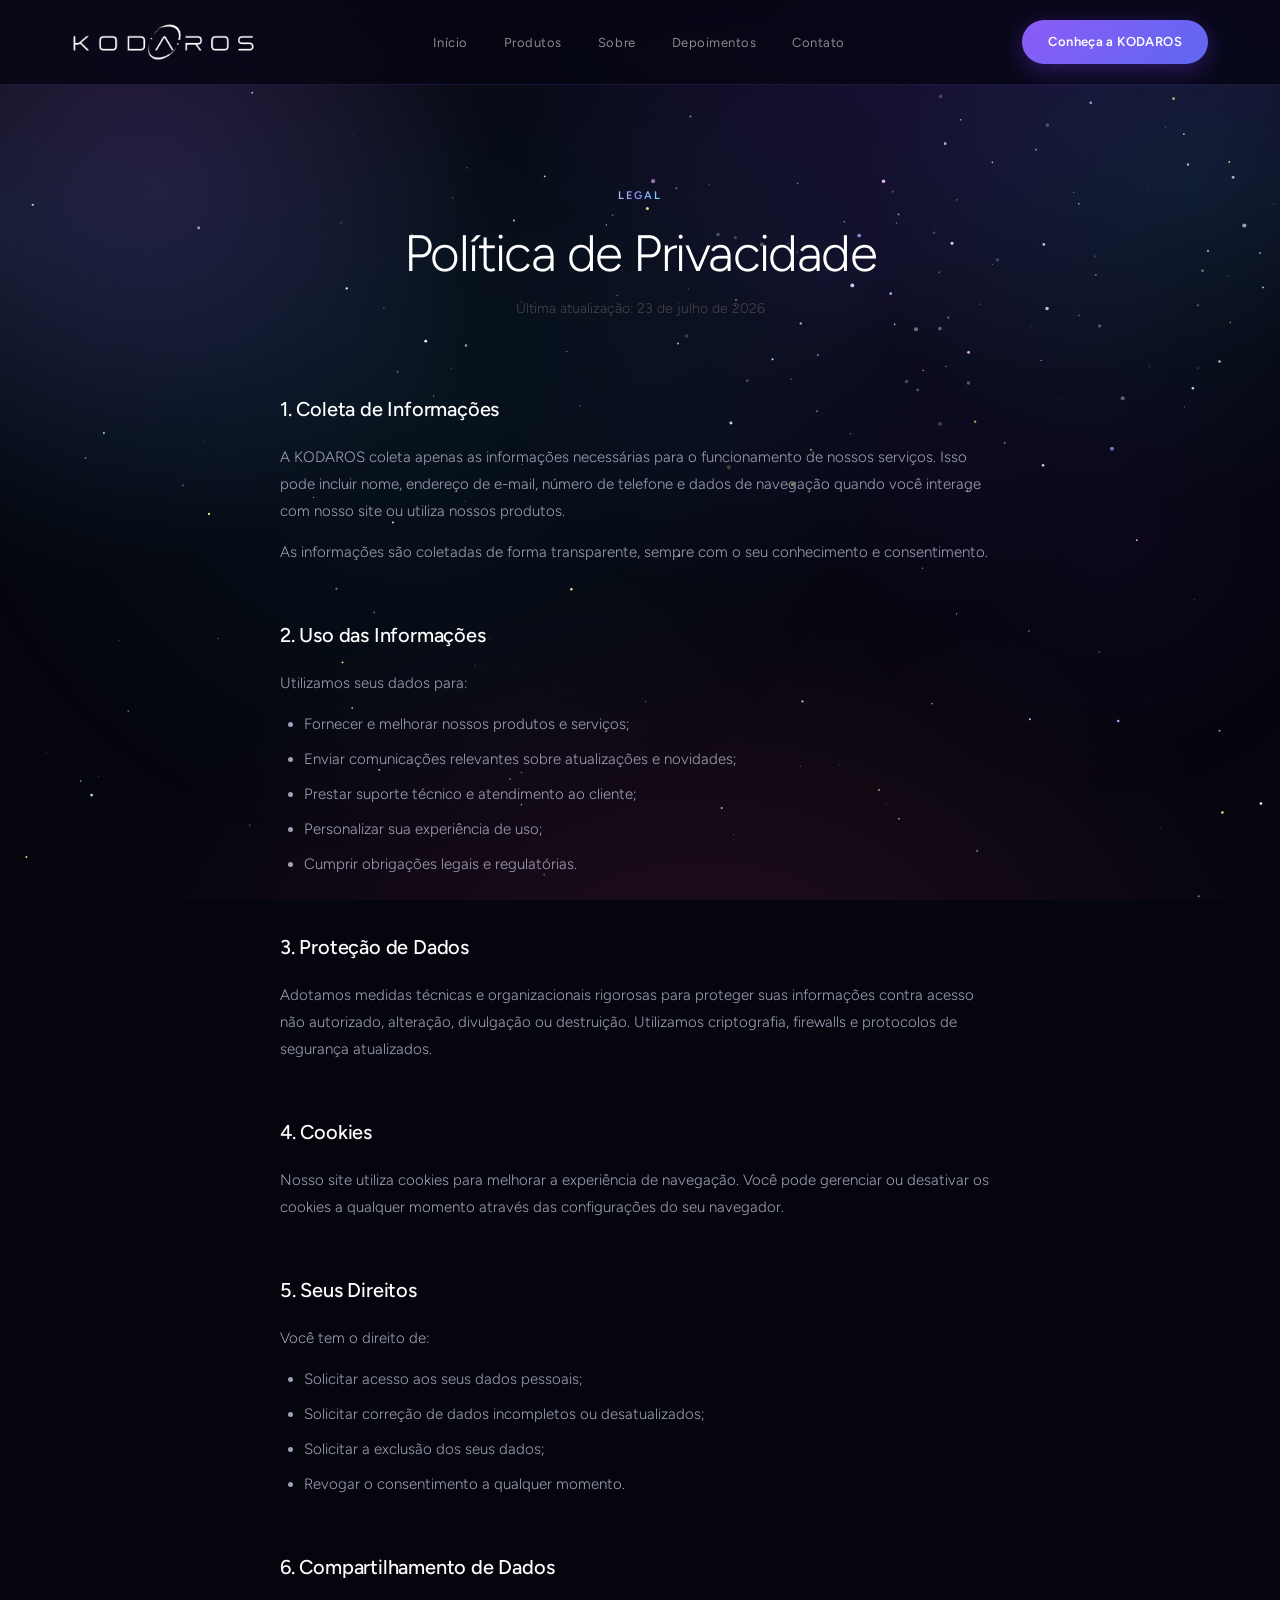
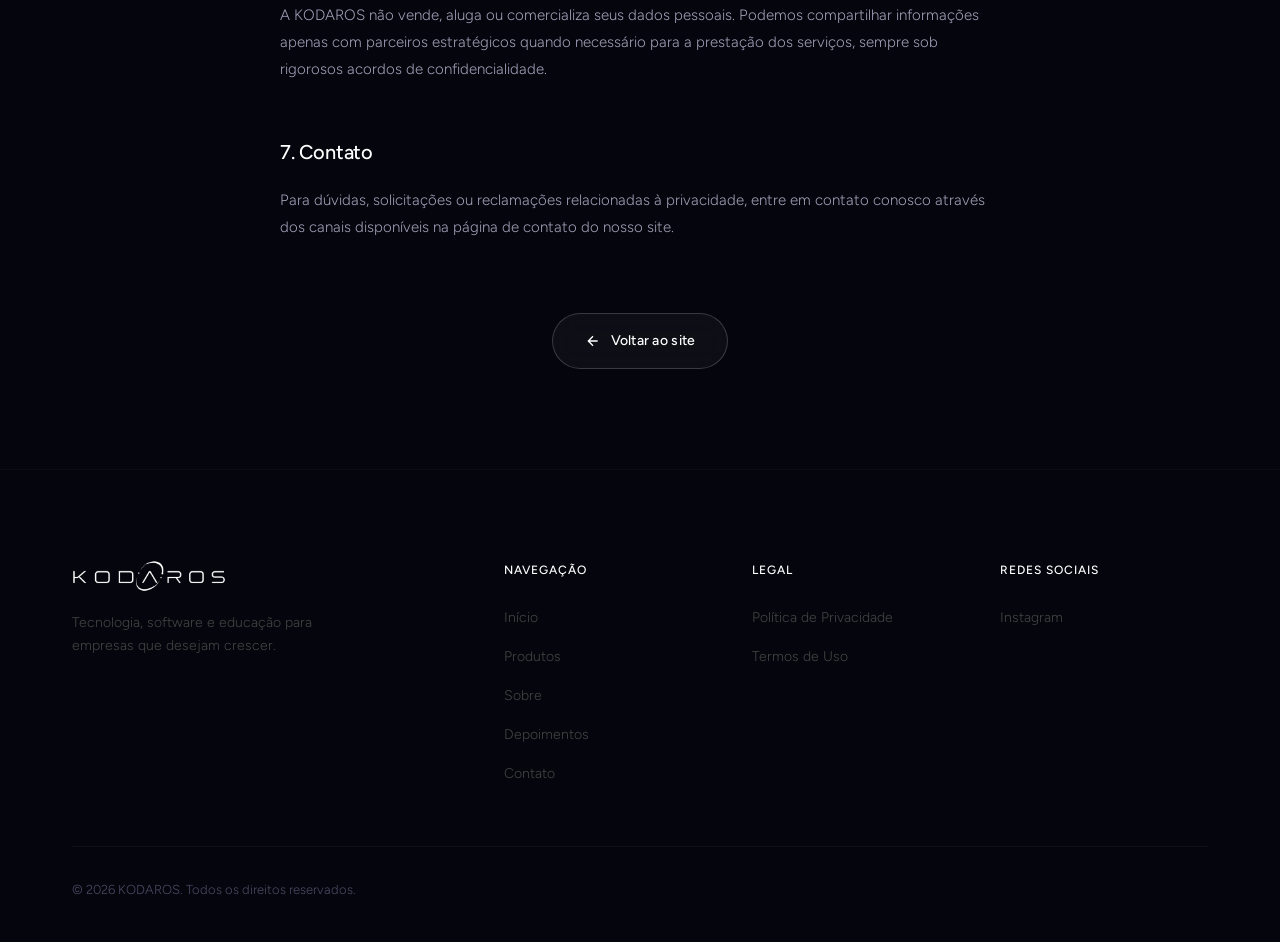
==== commit 11351891: "atualização" ====
--- a/privacidade.html
+++ b/privacidade.html
@@ -15,7 +15,7 @@
     <meta property="og:type" content="website">
     <meta name="twitter:card" content="summary_large_image">
     <link rel="icon" type="image/x-icon" href="favicon.ico">
-    <link rel="stylesheet" href="style.css">
+    <link rel="stylesheet" href="style.css?v=3">
 </head>
 <body>
 
@@ -25,17 +25,16 @@
     <nav class="navbar navbar-solid" id="navbar">
         <div class="nav-container">
             <a href="index.html" class="nav-logo">
-                <img src="kodaros_logo.png" alt="KODAROS">
+                <img src="kodaros_logo.png?v=2" alt="KODAROS">
             </a>
             <ul class="nav-menu">
                 <li><a href="index.html#inicio" class="nav-link">Início</a></li>
-                <li><a href="index.html#softwares" class="nav-link">Softwares e Sites</a></li>
-                <li><a href="index.html#cursos" class="nav-link">Cursos</a></li>
+                <li><a href="index.html#produtos" class="nav-link">Produtos</a></li>
                 <li><a href="index.html#sobre" class="nav-link">Sobre</a></li>
                 <li><a href="index.html#depoimentos" class="nav-link">Depoimentos</a></li>
                 <li><a href="index.html#contato" class="nav-link">Contato</a></li>
             </ul>
-            <a href="index.html#softwares" class="nav-cta">Conheça a KODAROS</a>
+            <a href="index.html#produtos" class="nav-cta">Conheça a KODAROS</a>
             <button class="nav-toggle" aria-label="Menu">
                 <span></span>
                 <span></span>
@@ -116,7 +115,7 @@
         <div class="container">
             <div class="footer-top">
                 <div class="footer-brand">
-                    <img src="kodaros_logo.png" alt="KODAROS" class="footer-logo">
+                    <img src="kodaros_logo.png?v=2" alt="KODAROS" class="footer-logo">
                     <p>Tecnologia, software e educação para empresas que desejam crescer.</p>
                 </div>
                 <div class="footer-nav">
@@ -124,8 +123,7 @@
                         <h4>Navegação</h4>
                         <ul>
                             <li><a href="index.html#inicio">Início</a></li>
-                            <li><a href="index.html#softwares">Softwares e Sites</a></li>
-                            <li><a href="index.html#cursos">Cursos</a></li>
+                            <li><a href="index.html#produtos">Produtos</a></li>
                             <li><a href="index.html#sobre">Sobre</a></li>
                             <li><a href="index.html#depoimentos">Depoimentos</a></li>
                             <li><a href="index.html#contato">Contato</a></li>
@@ -153,6 +151,6 @@
         </div>
     </footer>
 
-    <script src="script.js"></script>
+    <script src="script.js?v=3"></script>
 </body>
 </html>
--- a/style.css
+++ b/style.css
@@ -5,12 +5,23 @@
 
 /* DESIGN TOKENS — Variáveis CSS */
 :root {
-    --color-bg: #050505;
+    --color-bg: #05050D;
     --color-text-primary: #FFFFFF;
-    --color-text-muted: #8A8A8A;
-    --color-text-dim: #555555;
-    --color-border: rgba(255, 255, 255, 0.04);
-    --color-border-hover: rgba(255, 255, 255, 0.1);
+    --color-text-muted: #A0A0B8;
+    --color-text-dim: #5A5A70;
+    --color-border: rgba(255, 255, 255, 0.06);
+    --color-border-hover: rgba(255, 255, 255, 0.14);
+
+    --color-accent: #8B5CF6;        /* violeta */
+    --color-accent-2: #22D3EE;      /* ciano */
+    --color-accent-3: #F472B6;      /* rosa */
+    --color-accent-soft: rgba(139, 92, 246, 0.35);
+
+    --gradient-primary: linear-gradient(135deg, #8B5CF6 0%, #6366F1 50%, #22D3EE 100%);
+    --gradient-text: linear-gradient(92deg, #C4B5FD 0%, #818CF8 50%, #67E8F9 100%);
+    --glow-primary: 0 0 0 1px rgba(139, 92, 246, 0.25),
+                    0 12px 40px rgba(124, 58, 237, 0.28),
+                    0 24px 80px rgba(34, 211, 238, 0.12);
 
     --font-display: 'Figtree', sans-serif;
     --font-body: 'Figtree', sans-serif;
@@ -23,7 +34,7 @@
 
     --blur-light: blur(12px);
     --blur-heavy: blur(32px);
-    --blur-card: blur(10px);
+    --blur-card: blur(14px);
 }
 
 /* RESET & BASE */
@@ -43,6 +54,11 @@
     font-weight: 300;
     color: var(--color-text-primary);
     background-color: var(--color-bg);
+    background-image:
+        radial-gradient(1100px 750px at 85% -10%, rgba(124, 58, 237, 0.22), transparent 62%),
+        radial-gradient(900px 650px at 0% 25%, rgba(34, 211, 238, 0.10), transparent 55%),
+        radial-gradient(1000px 700px at 55% 110%, rgba(236, 72, 153, 0.12), transparent 60%);
+    background-attachment: fixed;
     line-height: 1.7;
     -webkit-font-smoothing: antialiased;
     -moz-osx-font-smoothing: grayscale;
@@ -116,19 +132,20 @@
 }
 
 .navbar.scrolled {
-    background: rgba(5, 5, 5, 0.75);
+    background: rgba(6, 6, 16, 0.72);
     backdrop-filter: var(--blur-light) saturate(1.4);
     -webkit-backdrop-filter: var(--blur-light) saturate(1.4);
-    border-bottom: 1px solid rgba(255, 255, 255, 0.04);
+    border-bottom: 1px solid rgba(139, 92, 246, 0.18);
+    box-shadow: 0 12px 40px rgba(0, 0, 0, 0.35);
     padding: 14px 0;
     will-change: transform;
 }
 
 .navbar-solid {
-    background: rgba(5, 5, 5, 0.82);
+    background: rgba(6, 6, 16, 0.82);
     backdrop-filter: var(--blur-light) saturate(1.4);
     -webkit-backdrop-filter: var(--blur-light) saturate(1.4);
-    border-bottom: 1px solid rgba(255, 255, 255, 0.04);
+    border-bottom: 1px solid rgba(139, 92, 246, 0.18);
 }
 
 .nav-container {
@@ -202,12 +219,15 @@
 .nav-cta {
     font-family: var(--font-display);
     font-size: 0.8125rem;
-    font-weight: 500;
+    font-weight: 600;
     padding: 11px 26px;
-    border: 1px solid rgba(255, 255, 255, 0.15);
+    border: none;
     border-radius: 100px;
-    color: var(--color-text-primary);
+    color: #FFFFFF;
     letter-spacing: 0.03em;
+    background: var(--gradient-primary);
+    background-size: 180% 180%;
+    box-shadow: 0 6px 24px rgba(124, 58, 237, 0.35);
     transition: all var(--transition-slower);
     position: relative;
     overflow: hidden;
@@ -220,17 +240,15 @@
     left: -100%;
     width: 100%;
     height: 100%;
-    background: linear-gradient(90deg, transparent, rgba(255,255,255,0.08), transparent);
+    background: linear-gradient(90deg, transparent, rgba(255,255,255,0.25), transparent);
     transition: left 0.6s ease;
 }
 
 .nav-cta:hover {
-    background: var(--color-text-primary);
-    color: var(--color-bg);
-    border-color: var(--color-text-primary);
+    background-position: 100% 100%;
     opacity: 1;
     transform: translateY(-1px);
-    box-shadow: 0 8px 32px rgba(255,255,255,0.08);
+    box-shadow: 0 10px 36px rgba(139, 92, 246, 0.5);
 }
 
 .nav-cta:hover::before {
@@ -286,8 +304,10 @@
 }
 
 .btn-primary {
-    background: var(--color-text-primary);
-    color: var(--color-bg);
+    background: var(--gradient-primary);
+    background-size: 180% 180%;
+    color: #FFFFFF;
+    box-shadow: 0 10px 32px rgba(124, 58, 237, 0.35);
 }
 
 .btn-primary::before {
@@ -297,14 +317,14 @@
     left: -100%;
     width: 100%;
     height: 100%;
-    background: linear-gradient(90deg, transparent, rgba(0,0,0,0.04), transparent);
+    background: linear-gradient(90deg, transparent, rgba(255,255,255,0.28), transparent);
     transition: left 0.6s ease;
 }
 
 .btn-primary:hover {
-    background: #F0F0F0;
+    background-position: 100% 100%;
     transform: translateY(-3px);
-    box-shadow: 0 12px 40px rgba(255, 255, 255, 0.12);
+    box-shadow: var(--glow-primary);
     opacity: 1;
 }
 
@@ -313,16 +333,31 @@
 }
 
 .btn-secondary {
-    background: transparent;
+    background: rgba(255, 255, 255, 0.04);
     color: var(--color-text-primary);
     border: 1px solid rgba(255, 255, 255, 0.18);
+    backdrop-filter: var(--blur-card);
+    -webkit-backdrop-filter: var(--blur-card);
 }
 
 .btn-secondary:hover {
-    background: rgba(255, 255, 255, 0.06);
-    border-color: rgba(255, 255, 255, 0.35);
+    background: rgba(139, 92, 246, 0.14);
+    border-color: rgba(139, 92, 246, 0.55);
+    box-shadow: 0 12px 36px rgba(124, 58, 237, 0.25);
     transform: translateY(-3px);
     opacity: 1;
+}
+
+/* Botão desabilitado — usado nos produtos ainda não lançados */
+.btn:disabled,
+.btn-disabled {
+    opacity: 0.5;
+    cursor: not-allowed;
+    pointer-events: none;
+    background: rgba(255, 255, 255, 0.05);
+    color: var(--color-text-muted);
+    border: 1px solid rgba(255, 255, 255, 0.12);
+    box-shadow: none;
 }
 
 .btn:active {
@@ -365,10 +400,11 @@
     display: inline-block;
     font-family: var(--font-display);
     font-size: 0.6875rem;
-    font-weight: 500;
-    letter-spacing: 0.2em;
+    font-weight: 600;
+    letter-spacing: 0.22em;
     text-transform: uppercase;
-    color: #555555;
+    color: #A78BFA;
+    text-shadow: 0 0 24px rgba(139, 92, 246, 0.45);
     margin-bottom: 28px;
     position: relative;
     overflow: hidden;
@@ -380,7 +416,7 @@
     top: 0;
     left: 0;
     width: 0;
-    color: #888888;
+    color: #67E8F9;
     overflow: hidden;
     white-space: nowrap;
     animation: textReveal 2s var(--ease-out-expo) 0.5s forwards;
@@ -410,6 +446,14 @@
 .hero-title .word-reveal:nth-child(5) { animation-delay: 0.78s; }
 .hero-title .word-reveal:nth-child(6) { animation-delay: 0.9s; }
 .hero-title .word-reveal:nth-child(7) { animation-delay: 1.02s; }
+
+.text-gradient {
+    background: var(--gradient-text);
+    -webkit-background-clip: text;
+    background-clip: text;
+    -webkit-text-fill-color: transparent;
+    color: transparent;
+}
 
 .hero-subtitle {
     font-family: var(--font-body);
@@ -485,12 +529,14 @@
 .hero-icon-img {
     width: 100%;
     height: auto;
-    filter: drop-shadow(0 0 60px rgba(255,255,255,0.04));
+    filter: drop-shadow(0 0 50px rgba(139, 92, 246, 0.45))
+            drop-shadow(0 0 110px rgba(34, 211, 238, 0.25));
     transition: filter 0.5s ease;
 }
 
 .hero-icon-svg:hover .hero-icon-img {
-    filter: drop-shadow(0 0 80px rgba(255,255,255,0.08));
+    filter: drop-shadow(0 0 70px rgba(139, 92, 246, 0.6))
+            drop-shadow(0 0 140px rgba(34, 211, 238, 0.35));
 }
 
 /* ========================================
@@ -500,17 +546,20 @@
     display: inline-block;
     font-family: var(--font-display);
     font-size: 0.6875rem;
-    font-weight: 500;
+    font-weight: 600;
     letter-spacing: 0.18em;
     text-transform: uppercase;
-    color: #444444;
+    background: var(--gradient-text);
+    -webkit-background-clip: text;
+    background-clip: text;
+    -webkit-text-fill-color: transparent;
+    color: transparent;
     margin-bottom: 18px;
-    transition: letter-spacing var(--transition-slower), color 0.5s ease;
+    transition: letter-spacing var(--transition-slower);
 }
 
 .section-header:hover .section-label {
-    letter-spacing: 0.28em;
-    color: #777777;
+    letter-spacing: 0.3em;
 }
 
 .section-title {
@@ -604,7 +653,8 @@
     border-color: var(--color-border-hover);
     transform: translateY(-8px) scale(1.02);
     background: rgba(255, 255, 255, 0.03);
-    box-shadow: 0 20px 60px rgba(0, 0, 0, 0.4);
+    box-shadow: 0 20px 60px rgba(0, 0, 0, 0.45),
+                0 0 50px rgba(124, 58, 237, 0.1);
 }
 
 .pillar:hover::before {
@@ -640,196 +690,176 @@
 }
 
 /* ========================================
-   SOFTWARE
+   PRODUCTS — Softwares e Sites | Cursos | E-books
    ======================================== */
-.software {
+.products {
     padding: 140px 0;
     background: transparent;
     position: relative;
     z-index: 1;
 }
 
-/* EM BREVE BANNER — mesma proporção da ebooks-cta */
-.em-breve-banner {
+.products-grid {
+    display: grid;
+    grid-template-columns: repeat(3, 1fr);
+    gap: 24px;
+    align-items: stretch;
+    max-width: 1200px;
+    margin: 0 auto;
+}
+
+.product-card {
+    position: relative;
     text-align: center;
     padding: 64px 48px;
     border-radius: 28px;
-    border: 1px solid rgba(255, 255, 255, 0.04);
-    background: rgba(255, 255, 255, 0.005);
+    border: 1px solid rgba(255, 255, 255, 0.07);
+    background: linear-gradient(180deg, rgba(255, 255, 255, 0.045), rgba(255, 255, 255, 0.012));
     backdrop-filter: var(--blur-card);
     -webkit-backdrop-filter: var(--blur-card);
-    max-width: 640px;
-    margin: 0 auto;
-    position: relative;
+    height: 100%;
+    min-height: 430px;
+    display: flex;
+    flex-direction: column;
+    align-items: center;
+    justify-content: center;
     overflow: hidden;
-    transition: all var(--transition-slower);
-    transform-style: preserve-3d;
-}
-
-.em-breve-glow {
-    position: absolute;
-    top: 50%;
-    left: 50%;
-    width: 300px;
-    height: 300px;
-    background: radial-gradient(circle, rgba(255,255,255,0.04), transparent 70%);
-    transform: translate(-50%, -50%);
-    opacity: 0;
-    transition: opacity 0.5s ease;
-    pointer-events: none;
-}
-
-.em-breve-banner:hover .em-breve-glow {
-    opacity: 1;
-}
-
-.em-breve-banner::before {
+    transition: border-color var(--transition-slower),
+                box-shadow var(--transition-slower),
+                transform var(--transition-slower);
+    transform: translateY(0) scale(1);
+}
+
+.product-card::before {
     content: '';
     position: absolute;
     top: 0;
-    left: -100%;
-    width: 100%;
-    height: 100%;
-    background: linear-gradient(90deg, transparent, rgba(255,255,255,0.02), transparent);
-    animation: shimmer 4s ease-in-out infinite;
-}
-
-.em-breve-banner:hover {
-    border-color: rgba(255, 255, 255, 0.08);
-    transform: translateY(-6px) scale(1.005);
-    box-shadow: 0 30px 80px rgba(0, 0, 0, 0.5);
-}
-
-.em-breve-text {
+    left: 20%;
+    right: 20%;
+    height: 1px;
+    background: linear-gradient(90deg, transparent, rgba(139, 92, 246, 0.6), rgba(34, 211, 238, 0.6), transparent);
+    opacity: 0.7;
+    transition: opacity 0.5s ease;
+}
+
+.product-card:hover {
+    border-color: rgba(139, 92, 246, 0.35);
+    transform: translateY(-6px);
+    box-shadow: 0 30px 90px rgba(0, 0, 0, 0.45),
+                0 0 60px rgba(124, 58, 237, 0.12);
+}
+
+.product-glow {
+    position: absolute;
+    top: 30%;
+    left: 50%;
+    width: 420px;
+    height: 420px;
+    background: radial-gradient(circle, rgba(139, 92, 246, 0.16), transparent 65%);
+    transform: translate(-50%, -50%);
+    pointer-events: none;
+    transition: opacity 0.5s ease;
+}
+
+.product-card-live .product-glow {
+    background: radial-gradient(circle, rgba(34, 211, 238, 0.18), transparent 65%);
+}
+
+.product-icon {
+    width: 72px;
+    height: 72px;
+    display: flex;
+    align-items: center;
+    justify-content: center;
+    border-radius: 22px;
+    background: linear-gradient(135deg, rgba(139, 92, 246, 0.22), rgba(34, 211, 238, 0.12));
+    border: 1px solid rgba(139, 92, 246, 0.35);
+    color: #C4B5FD;
+    box-shadow: 0 12px 36px rgba(124, 58, 237, 0.25);
+    margin-bottom: 28px;
+    position: relative;
+    z-index: 1;
+    transition: transform var(--transition-slower), color 0.4s ease;
+}
+
+.product-card-live .product-icon {
+    background: linear-gradient(135deg, rgba(34, 211, 238, 0.2), rgba(139, 92, 246, 0.16));
+    border-color: rgba(34, 211, 238, 0.4);
+    color: #67E8F9;
+    box-shadow: 0 12px 36px rgba(34, 211, 238, 0.2);
+}
+
+.product-card:hover .product-icon {
+    transform: scale(1.1) rotate(-4deg);
+}
+
+.product-status {
     display: inline-block;
     font-family: var(--font-display);
     font-size: 0.6875rem;
-    font-weight: 500;
+    font-weight: 600;
     letter-spacing: 0.2em;
     text-transform: uppercase;
-    color: var(--color-text-primary);
-    padding: 10px 24px;
+    padding: 9px 22px;
     border-radius: 100px;
-    background: rgba(255, 255, 255, 0.05);
-    border: 1px solid rgba(255, 255, 255, 0.08);
-    margin-bottom: 20px;
+    margin-bottom: 22px;
     position: relative;
     z-index: 1;
 }
 
-.em-breve-desc {
+.status-live {
+    color: #6EE7B7;
+    background: rgba(16, 185, 129, 0.12);
+    border: 1px solid rgba(16, 185, 129, 0.35);
+    box-shadow: 0 0 28px rgba(16, 185, 129, 0.2);
+}
+
+.status-soon {
+    color: #FCD34D;
+    background: rgba(245, 158, 11, 0.12);
+    border: 1px solid rgba(245, 158, 11, 0.35);
+    box-shadow: 0 0 28px rgba(245, 158, 11, 0.18);
+}
+
+.product-title {
+    font-family: var(--font-display);
+    font-size: clamp(1.6rem, 3vw, 2.2rem);
+    font-weight: 600;
+    letter-spacing: -0.02em;
+    color: var(--color-text-primary);
+    margin-bottom: 16px;
+    position: relative;
+    z-index: 1;
+}
+
+.product-desc {
     font-family: var(--font-body);
     font-size: 1rem;
     font-weight: 300;
     color: var(--color-text-muted);
     line-height: 1.7;
-    max-width: 440px;
-    margin: 0 auto;
+    max-width: 460px;
+    margin: 0 auto 36px;
     position: relative;
     z-index: 1;
 }
 
-/* ========================================
-   COURSES
-   ======================================== */
-.courses {
-    padding: 140px 0;
-    background: transparent;
+.product-card .btn {
     position: relative;
     z-index: 1;
 }
 
-.courses .em-breve-banner {
-    background: rgba(255, 255, 255, 0.005);
-    backdrop-filter: var(--blur-card);
-    -webkit-backdrop-filter: var(--blur-card);
-}
-
-/* ========================================
-   E-BOOKS
-   ======================================== */
-.ebooks {
-    padding: 140px 0;
-    background: transparent;
-    position: relative;
-    z-index: 1;
-}
-
-.ebooks .em-breve-banner {
-    background: rgba(255, 255, 255, 0.005);
-    backdrop-filter: var(--blur-card);
-    -webkit-backdrop-filter: var(--blur-card);
-}
-
-.ebooks-cta {
-    text-align: center;
-    padding: 64px 48px;
-    border-radius: 28px;
-    border: 1px solid rgba(255, 255, 255, 0.04);
-    background: rgba(255, 255, 255, 0.005);
-    backdrop-filter: var(--blur-card);
-    -webkit-backdrop-filter: var(--blur-card);
-    max-width: 640px;
-    margin: 0 auto;
-    transition: all var(--transition-slower);
-    position: relative;
-    overflow: hidden;
-    transform-style: preserve-3d;
-}
-
-.ebooks-cta-glow {
-    position: absolute;
-    top: 50%;
-    left: 50%;
-    width: 300px;
-    height: 300px;
-    background: radial-gradient(circle, rgba(255,255,255,0.03), transparent 70%);
-    transform: translate(-50%, -50%);
-    opacity: 0;
-    transition: opacity 0.5s ease;
-    pointer-events: none;
-}
-
-.ebooks-cta:hover .ebooks-cta-glow {
-    opacity: 1;
-}
-
-.ebooks-cta:hover {
-    transform: translateY(-8px);
-    border-color: rgba(255, 255, 255, 0.1);
-    box-shadow: 0 30px 100px rgba(0, 0, 0, 0.5);
-}
-
-.ebooks-cta-desc {
-    font-family: var(--font-body);
-    font-size: 1rem;
-    font-weight: 300;
-    color: var(--color-text-muted);
-    line-height: 1.7;
-    margin-bottom: 36px;
-    max-width: 440px;
-    margin-left: auto;
-    margin-right: auto;
-    position: relative;
-    z-index: 1;
-}
-
-.ebooks-cta .btn {
-    display: inline-flex;
-    align-items: center;
-    padding: 18px 40px;
-    font-size: 0.9375rem;
-    position: relative;
-    z-index: 1;
-}
-
-.ebooks-cta .btn svg {
-    transition: transform var(--transition-slower);
-}
-
-.ebooks-cta .btn:hover svg {
-    transform: translate(4px, -3px);
-}
+/* Os cards ficam lado a lado, todos visíveis — sem carrossel. */
+
+/* Em telas menores os cards empilham em uma coluna */
+@media (max-width: 1100px) {
+    .products-grid {
+        grid-template-columns: 1fr;
+        max-width: 560px;
+        gap: 20px;
+    }
+}
+
 
 /* ========================================
    WHY CHOOSE US
@@ -877,7 +907,8 @@
     border-color: var(--color-border-hover);
     transform: translateY(-8px) scale(1.02);
     background: rgba(255, 255, 255, 0.015);
-    box-shadow: 0 20px 60px rgba(0, 0, 0, 0.4);
+    box-shadow: 0 20px 60px rgba(0, 0, 0, 0.45),
+                0 0 50px rgba(124, 58, 237, 0.1);
 }
 
 .why-card:hover::before {
@@ -967,7 +998,8 @@
     border-color: var(--color-border-hover);
     transform: translateY(-8px) scale(1.01);
     background: rgba(255, 255, 255, 0.015);
-    box-shadow: 0 20px 60px rgba(0, 0, 0, 0.4);
+    box-shadow: 0 20px 60px rgba(0, 0, 0, 0.45),
+                0 0 50px rgba(124, 58, 237, 0.1);
 }
 
 .testimonial-card:hover::before {
@@ -1067,7 +1099,8 @@
     transform: translateY(-10px) scale(1.02);
     background: rgba(255, 255, 255, 0.015);
     box-shadow: 0 25px 80px rgba(0, 0, 0, 0.5),
-                0 0 0 1px rgba(255, 255, 255, 0.05);
+                0 0 0 1px rgba(139, 92, 246, 0.3),
+                0 0 60px rgba(124, 58, 237, 0.12);
     opacity: 1;
 }
 
@@ -1191,7 +1224,7 @@
 }
 
 .footer-col a:hover {
-    color: var(--color-text-primary);
+    color: #A78BFA;
     opacity: 1;
     transform: translateX(4px);
 }
@@ -1220,7 +1253,7 @@
     font-family: var(--font-body);
     font-size: 0.8125rem;
     font-weight: 300;
-    color: #2A2A2A;
+    color: #4A4A66;
 }
 
 /* ========================================
@@ -1396,6 +1429,11 @@
     transform: translateY(0);
 }
 
+/* Garante o efeito de elevação no hover do card de produto (vence o reveal) */
+.product-card.reveal.active:hover {
+    transform: translateY(-6px);
+}
+
 /* Smooth text selection */
 ::selection {
     background: rgba(255, 255, 255, 0.12);
@@ -1412,12 +1450,12 @@
 }
 
 ::-webkit-scrollbar-thumb {
-    background: #1A1A1A;
+    background: linear-gradient(180deg, #4C1D95, #1E3A8A);
     border-radius: 3px;
 }
 
 ::-webkit-scrollbar-thumb:hover {
-    background: #2A2A2A;
+    background: linear-gradient(180deg, #6D28D9, #1D4ED8);
 }
 
 /* ========================================
@@ -1570,11 +1608,11 @@
         top: 100%;
         left: 0;
         right: 0;
-        background: rgba(5, 5, 5, 0.97);
+        background: rgba(6, 6, 16, 0.97);
         backdrop-filter: blur(24px);
         padding: 32px;
         gap: 24px;
-        border-bottom: 1px solid rgba(255, 255, 255, 0.04);
+        border-bottom: 1px solid rgba(139, 92, 246, 0.2);
     }
 
     .about-pillars {
@@ -1598,8 +1636,7 @@
     }
 
     .about,
-    .software,
-    .courses,
+    .products,
     .why-us,
     .testimonials,
     .contact {
@@ -1610,12 +1647,9 @@
         margin-bottom: 48px;
     }
 
-    .em-breve-banner {
-        padding: 44px 28px;
-    }
-
-    .ebooks-cta {
-        padding: 44px 28px;
+    .product-card {
+        padding: 48px 28px;
+        min-height: 0;
     }
 }
 
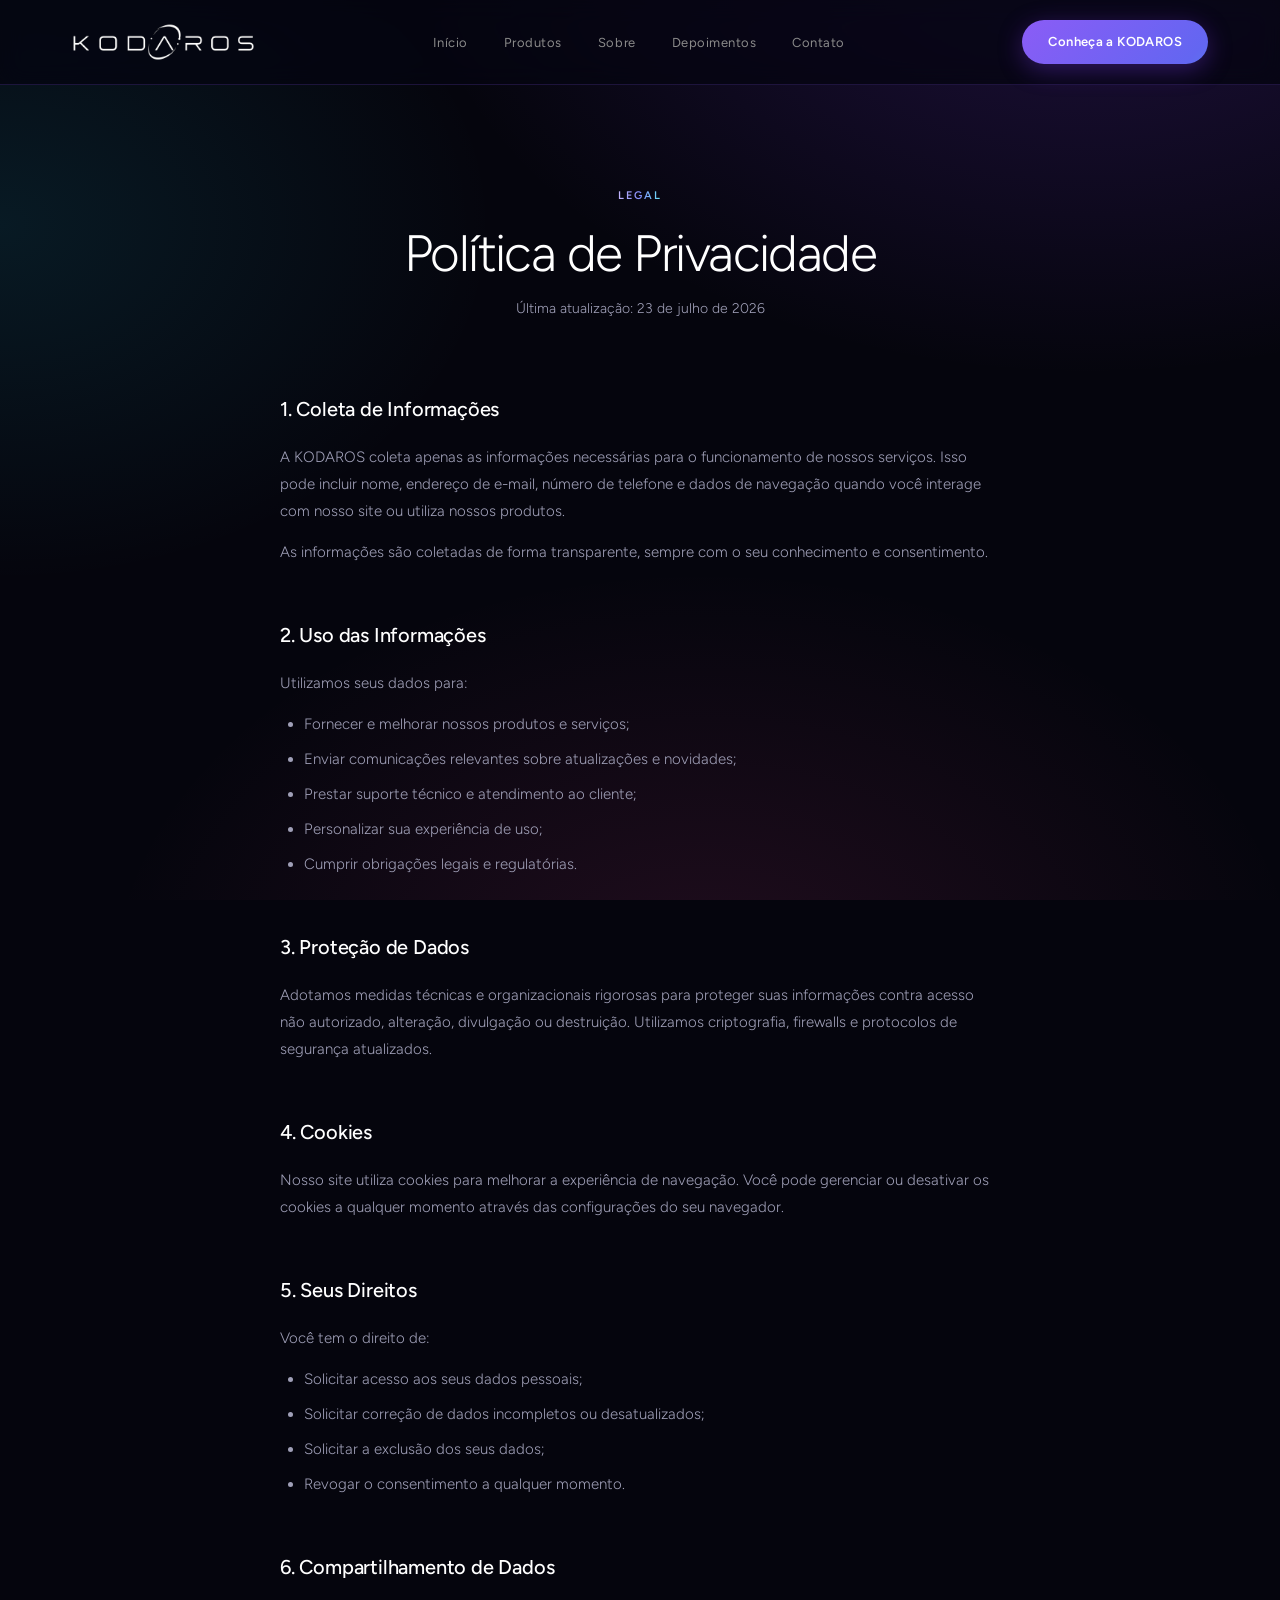
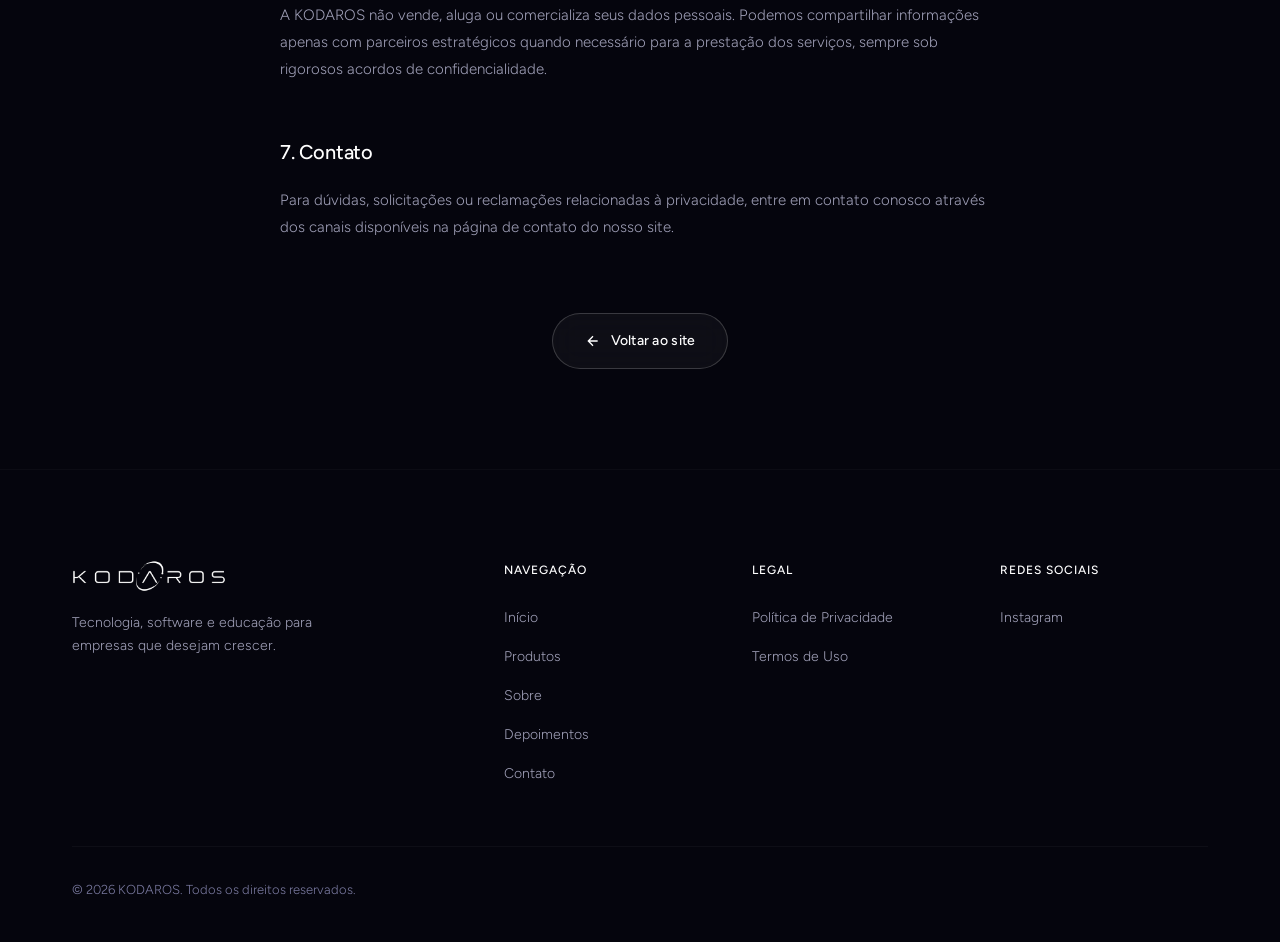
==== commit df3e1505: "feat: a11y/SEO/perf — skip-link, nav aria, ebooks modal focus-trap e deep-link #ebooks, galaxy guard" ====
--- a/privacidade.html
+++ b/privacidade.html
@@ -17,7 +17,7 @@
     <link rel="icon" type="image/x-icon" href="favicon.ico">
     <link rel="stylesheet" href="style.css?v=3">
 </head>
-<body>
+<body data-no-galaxy="1">
 
     <canvas id="particle-canvas" aria-hidden="true" role="presentation"></canvas>
 
--- a/style.css
+++ b/style.css
@@ -37,6 +37,14 @@
     --blur-card: blur(14px);
 }
 
+/* SKIP LINK */
+.skip-link {
+    position: absolute; left: -9999px; top: 10px; z-index: 99999;
+    background: #fff; color: #05050D; padding: 10px 18px; border-radius: 999px;
+    font-weight: 600; font-size: 0.875rem;
+}
+.skip-link:focus { left: 16px; }
+
 /* RESET & BASE */
 *, *::before, *::after {
     margin: 0;
@@ -48,6 +56,8 @@
     scroll-behavior: smooth;
     font-size: 16px;
 }
+
+:focus-visible { outline: 2px solid #C4B5FD; outline-offset: 3px; }
 
 body {
     font-family: var(--font-display), -apple-system, BlinkMacSystemFont, 'Segoe UI', sans-serif;
@@ -183,6 +193,10 @@
     position: relative;
     padding-bottom: 4px;
     transition: color 0.35s ease;
+}
+.nav-link-btn {
+    background: none; border: none; cursor: pointer; padding-bottom: 4px;
+    font-family: inherit; font-size: inherit; font-weight: inherit; color: inherit; letter-spacing: inherit;
 }
 
 .nav-link::after {
@@ -701,7 +715,7 @@
 
 .products-grid {
     display: grid;
-    grid-template-columns: repeat(3, 1fr);
+    grid-template-columns: repeat(auto-fit, minmax(280px, 1fr));
     gap: 24px;
     align-items: stretch;
     max-width: 1200px;
@@ -1042,7 +1056,7 @@
     font-family: var(--font-body);
     font-size: 0.8125rem;
     font-weight: 300;
-    color: #444444;
+    color: var(--color-text-muted);
 }
 
 /* ========================================
@@ -1140,7 +1154,7 @@
     font-weight: 500;
     letter-spacing: 0.15em;
     text-transform: uppercase;
-    color: #444444;
+    color: var(--color-text-muted);
 }
 
 .channel-value {
@@ -1188,7 +1202,7 @@
     font-family: var(--font-body);
     font-size: 0.875rem;
     font-weight: 300;
-    color: #444444;
+    color: var(--color-text-muted);
     line-height: 1.6;
 }
 
@@ -1218,7 +1232,7 @@
     font-family: var(--font-body);
     font-size: 0.875rem;
     font-weight: 300;
-    color: #444444;
+    color: var(--color-text-muted);
     transition: color 0.35s ease, transform var(--transition-slower);
     display: inline-block;
 }
@@ -1253,7 +1267,7 @@
     font-family: var(--font-body);
     font-size: 0.8125rem;
     font-weight: 300;
-    color: #4A4A66;
+    color: #7A7AA0;
 }
 
 /* ========================================
@@ -1286,7 +1300,7 @@
     font-family: var(--font-body);
     font-size: 0.875rem;
     font-weight: 300;
-    color: #444444;
+    color: var(--color-text-muted);
 }
 
 .legal-content {
@@ -1538,6 +1552,14 @@
     #particle-canvas, .cursor-glow, .hero-icon-svg, .scroll-indicator {
         display: none !important;
     }
+    .about-pillars:hover .pillar,
+    .why-grid:hover .why-card,
+    .testimonials-grid:hover .testimonial-card,
+    .contact-channels:hover .contact-channel { opacity: 1 !important; }
+}
+@media (max-width: 768px) {
+    .navbar.scrolled, .navbar-solid { backdrop-filter: none !important; -webkit-backdrop-filter: none !important; }
+    .product-card, .why-card, .testimonial-card, .contact-channel, .pillar { backdrop-filter: none !important; -webkit-backdrop-filter: none !important; }
 }
 
 /* ========================================
@@ -1695,4 +1717,281 @@
     .hero-icon-svg {
         max-width: 220px;
     }
+}
+
+/* ========================================
+   QUIZ PROMO
+   ======================================== */
+.quiz-promo {
+    padding: 100px 0 20px;
+    position: relative;
+    z-index: 1;
+}
+
+.quiz-promo-card {
+    display: flex;
+    align-items: center;
+    gap: 56px;
+    padding: 60px 64px;
+    border-radius: 28px;
+    border: 1px solid rgba(139, 92, 246, 0.30);
+    background:
+        linear-gradient(rgba(11, 11, 24, 0.88), rgba(11, 11, 24, 0.88)) padding-box,
+        linear-gradient(135deg, rgba(139, 92, 246, 0.55), rgba(99, 102, 241, 0.2), rgba(34, 211, 238, 0.45)) border-box;
+    box-shadow: var(--glow-primary);
+    backdrop-filter: var(--blur-card);
+    -webkit-backdrop-filter: var(--blur-card);
+}
+
+.quiz-promo-content {
+    flex: 1;
+    min-width: 0;
+}
+
+.quiz-promo-content .section-title {
+    font-size: clamp(1.7rem, 3.4vw, 2.4rem);
+}
+
+.quiz-promo-content .section-desc {
+    margin-bottom: 26px;
+}
+
+.quiz-benefits {
+    list-style: none;
+    display: flex;
+    flex-direction: column;
+    gap: 14px;
+    margin-bottom: 34px;
+}
+
+.quiz-benefit {
+    display: flex;
+    align-items: center;
+    gap: 14px;
+    font-family: var(--font-body);
+    font-size: 0.98rem;
+    font-weight: 300;
+    color: var(--color-text-muted);
+}
+
+.quiz-benefit svg {
+    flex-shrink: 0;
+    color: var(--color-accent-2);
+    filter: drop-shadow(0 0 8px rgba(34, 211, 238, 0.5));
+}
+
+.quiz-benefit strong {
+    font-weight: 600;
+    color: var(--color-text-primary);
+}
+
+.quiz-cta {
+    margin-right: 14px;
+}
+
+.quiz-note {
+    display: inline-block;
+    margin-left: 4px;
+    font-family: var(--font-body);
+    font-size: 0.8rem;
+    font-weight: 300;
+    color: var(--color-text-dim);
+    letter-spacing: 0.04em;
+}
+
+.quiz-promo-visual {
+    flex-shrink: 0;
+    display: flex;
+    flex-direction: column;
+    align-items: flex-end;
+    gap: 18px;
+    position: relative;
+}
+
+.quiz-ebook-cover {
+    width: 230px;
+    border-radius: 10px;
+    box-shadow:
+        0 24px 60px rgba(0, 0, 0, 0.6),
+        0 0 0 1px rgba(255, 255, 255, 0.08),
+        0 0 44px rgba(139, 92, 246, 0.35);
+    transform: rotate(2deg);
+    transition: transform var(--transition-slower);
+}
+
+.quiz-promo-card:hover .quiz-ebook-cover {
+    transform: rotate(0deg) scale(1.03);
+}
+
+.quiz-gift-tag {
+    font-family: var(--font-body);
+    font-size: 0.62rem;
+    font-weight: 700;
+    letter-spacing: 0.22em;
+    color: #67E8F9;
+    background: rgba(34, 211, 238, 0.10);
+    border: 1px solid rgba(34, 211, 238, 0.32);
+    padding: 7px 16px;
+    border-radius: 999px;
+    transform: rotate(-2deg);
+}
+
+@media (max-width: 900px) {
+    .quiz-promo-card {
+        flex-direction: column;
+        text-align: center;
+        padding: 44px 28px;
+        gap: 36px;
+    }
+
+    .quiz-benefits {
+        align-items: center;
+    }
+
+    .quiz-promo-visual {
+        align-items: center;
+    }
+
+    .quiz-cta {
+        margin-right: 0;
+    }
+}
+
+/* ========================================
+   SEÇÃO E-BOOKS (catálogo integrado ao site principal)
+   ======================================== */
+/* Modal catálogo de e-books (abre ao clicar, nao ocupa a pagina) */
+.ebooks-modal {
+    position: fixed; inset: 0; z-index: 2000;
+    display: none; align-items: flex-start; justify-content: center;
+    padding: 48px 16px;
+}
+.ebooks-modal.open { display: flex; }
+.ebooks-modal-backdrop {
+    position: absolute; inset: 0;
+    background: rgba(3, 3, 10, 0.80);
+    backdrop-filter: blur(8px);
+    -webkit-backdrop-filter: blur(8px);
+}
+.ebooks-modal-panel {
+    position: relative; z-index: 1;
+    width: 100%; max-width: 1180px; max-height: 90vh;
+    overflow-y: auto;
+    background: rgba(10, 10, 22, 0.97);
+    border: 1px solid var(--color-border);
+    border-radius: 22px;
+    padding: 30px 28px 44px;
+    box-shadow: var(--glow-primary);
+    animation: ebookModalIn 0.35s var(--ease-out-expo);
+}
+@keyframes ebookModalIn {
+    from { opacity: 0; transform: translateY(18px) scale(0.98); }
+    to { opacity: 1; transform: none; }
+}
+.ebooks-modal-close {
+    position: absolute; top: 14px; right: 16px; z-index: 2;
+    width: 42px; height: 42px; border-radius: 50%;
+    background: rgba(255, 255, 255, 0.06);
+    border: 1px solid var(--color-border);
+    color: #fff; font-size: 1.6rem; line-height: 1; cursor: pointer;
+    transition: all var(--transition-normal);
+}
+.ebooks-modal-close:hover {
+    background: var(--color-accent); border-color: transparent; transform: rotate(90deg);
+}
+.ebooks-modal .section-header { text-align: center; }
+.ebooks-modal .section-desc { max-width: 660px; margin: 0 auto; }
+
+.ebook-filter {
+    display: flex; flex-wrap: wrap; gap: 0.6rem; justify-content: center;
+    margin: 1.8rem auto 2.8rem; max-width: 920px;
+}
+.ebook-filter-btn {
+    font-family: var(--font-body);
+    font-size: 0.9rem; font-weight: 600;
+    color: var(--color-text-muted);
+    background: rgba(255, 255, 255, 0.03);
+    border: 1px solid var(--color-border);
+    padding: 0.6rem 1.25rem; border-radius: 999px;
+    cursor: pointer; transition: all var(--transition-normal);
+}
+.ebook-filter-btn:hover { color: #fff; border-color: var(--color-accent-soft); transform: translateY(-2px); }
+.ebook-filter-btn.active {
+    color: #fff; border-color: transparent;
+    background: var(--gradient-primary);
+    box-shadow: var(--glow-primary);
+}
+
+.ebooks-grid {
+    display: grid;
+    grid-template-columns: repeat(auto-fill, minmax(270px, 1fr));
+    gap: 1.6rem; max-width: 1200px; margin: 0 auto;
+}
+.ebook-card {
+    position: relative; display: flex; flex-direction: column;
+    background: rgba(255, 255, 255, 0.03);
+    border: 1px solid var(--color-border);
+    border-radius: 18px; overflow: hidden;
+    backdrop-filter: var(--blur-card);
+    transition: transform var(--transition-normal), border-color var(--transition-normal), box-shadow var(--transition-normal);
+}
+.ebook-card:hover {
+    transform: translateY(-6px);
+    border-color: var(--color-accent-soft);
+    box-shadow: var(--glow-primary);
+}
+.ebook-cover { aspect-ratio: 3 / 4; overflow: hidden; background: rgba(255, 255, 255, 0.04); }
+.ebook-cover img { width: 100%; height: 100%; object-fit: cover; }
+.ebook-body { padding: 1.2rem 1.3rem 1.4rem; display: flex; flex-direction: column; gap: 0.55rem; flex: 1; }
+.ebook-badge {
+    align-self: flex-start; font-size: 0.68rem; font-weight: 700;
+    letter-spacing: 0.05em; text-transform: uppercase; color: #fff;
+    background: var(--gradient-primary); padding: 0.25rem 0.7rem; border-radius: 999px;
+}
+.ebook-title { font-size: 1.12rem; font-weight: 600; line-height: 1.3; }
+.ebook-desc { font-size: 0.88rem; color: var(--color-text-muted); line-height: 1.55; }
+.ebook-price { margin-top: auto; display: flex; align-items: baseline; gap: 0.5rem; padding-top: 0.4rem; }
+.ebook-price .old { font-size: 0.78rem; color: var(--color-text-dim); text-decoration: line-through; }
+.ebook-price .now { font-size: 1.25rem; font-weight: 700; color: #fff; }
+.ebook-cta { margin-top: 0.9rem; width: 100%; justify-content: center; }
+.ebook-card.placeholder {
+    align-items: center; justify-content: center; text-align: center;
+    min-height: 340px; border-style: dashed; background: rgba(255, 255, 255, 0.015);
+}
+.ebook-card.placeholder .ebook-body { align-items: center; }
+.ebook-card.placeholder .ebook-title { opacity: 0.7; }
+.ebook-soon {
+    font-size: 0.72rem; letter-spacing: 0.1em; text-transform: uppercase;
+    color: var(--color-accent-2); margin-top: 0.4rem;
+}
+.ebook-card.hide { display: none; }
+
+/* NOTIFY FORM + CONTACT FORM */
+.sr-only { position:absolute; width:1px; height:1px; padding:0; margin:-1px; overflow:hidden; clip:rect(0,0,0,0); white-space:nowrap; border:0; }
+.notify-form { margin-top: 18px; width: 100%; }
+.notify-form input[type="email"] {
+    width: 100%; padding: 12px 14px; border-radius: 999px; border: 1px solid rgba(255,255,255,0.12);
+    background: rgba(255,255,255,0.04); color: #fff; font-family: var(--font-body); font-size: 0.9rem;
+}
+.notify-form input[type="email"]:focus { outline: none; border-color: var(--color-accent); box-shadow: 0 0 0 3px rgba(139,92,246,0.2); }
+.notify-msg { font-size: 0.78rem; color: #6EE7B7; margin-top: 8px; min-height: 1.2em; }
+.contact-form { max-width: 700px; margin: 48px auto 0; padding: 32px; border-radius: 24px; border: 1px solid rgba(255,255,255,0.06); background: rgba(255,255,255,0.015); backdrop-filter: var(--blur-card); }
+.contact-form-grid { display: grid; grid-template-columns: 1fr 1fr; gap: 16px; margin-bottom: 16px; }
+.contact-form .field { display: flex; flex-direction: column; gap: 6px; margin-bottom: 16px; }
+.contact-form label { font-size: 0.78rem; font-weight: 600; color: var(--color-text-muted); }
+.contact-form input, .contact-form textarea {
+    padding: 12px 14px; border-radius: 12px; border: 1px solid rgba(255,255,255,0.12);
+    background: rgba(255,255,255,0.04); color: #fff; font-family: var(--font-body); font-size: 0.9rem; width: 100%;
+}
+.contact-form input:focus, .contact-form textarea:focus { outline: none; border-color: var(--color-accent); box-shadow: 0 0 0 3px rgba(139,92,246,0.2); }
+.contact-form textarea { resize: vertical; }
+@media (max-width: 768px) {
+    .contact-form-grid { grid-template-columns: 1fr; }
+    .contact-form { padding: 24px 18px; }
+}
+
+@media (max-width: 768px) {
+    .ebooks-modal { padding: 12px 6px; }
+    .ebooks-modal-panel { padding: 24px 14px 32px; border-radius: 18px; }
+    .ebooks-grid { grid-template-columns: 1fr; }
 }
